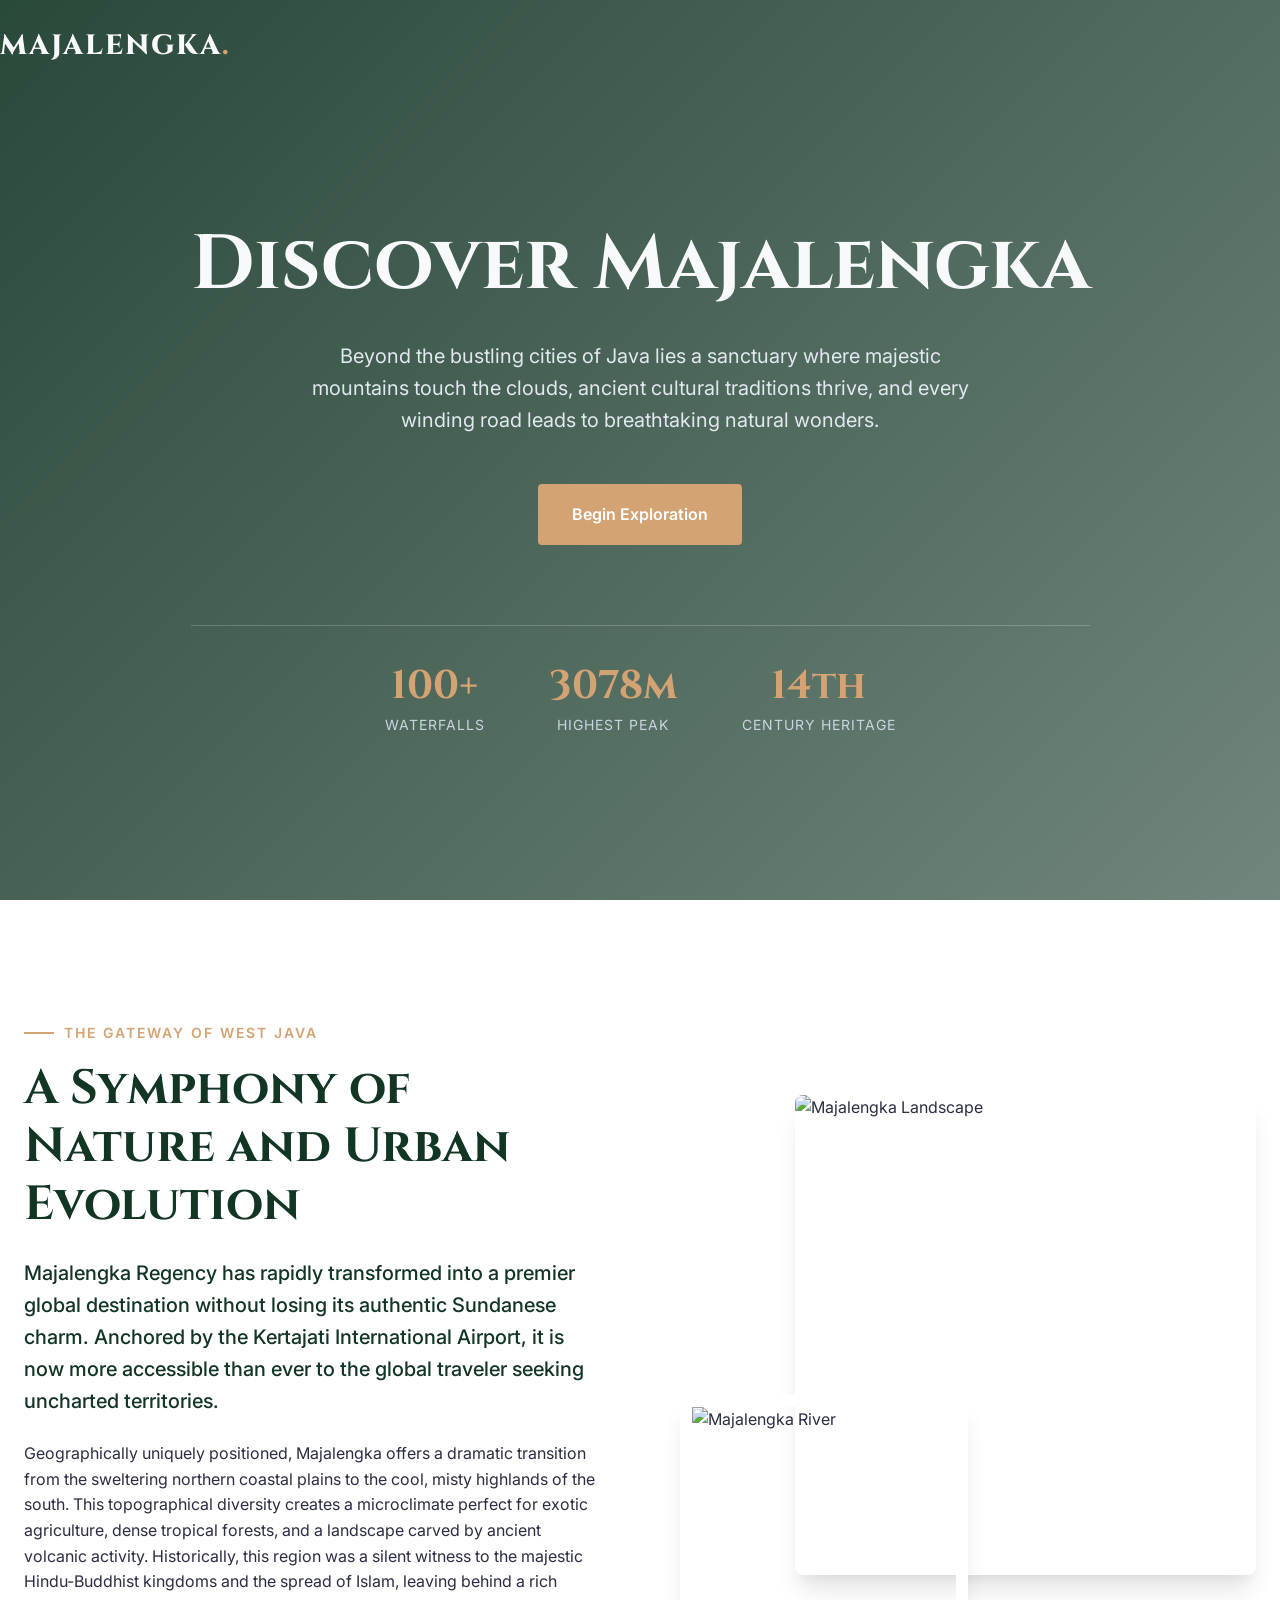
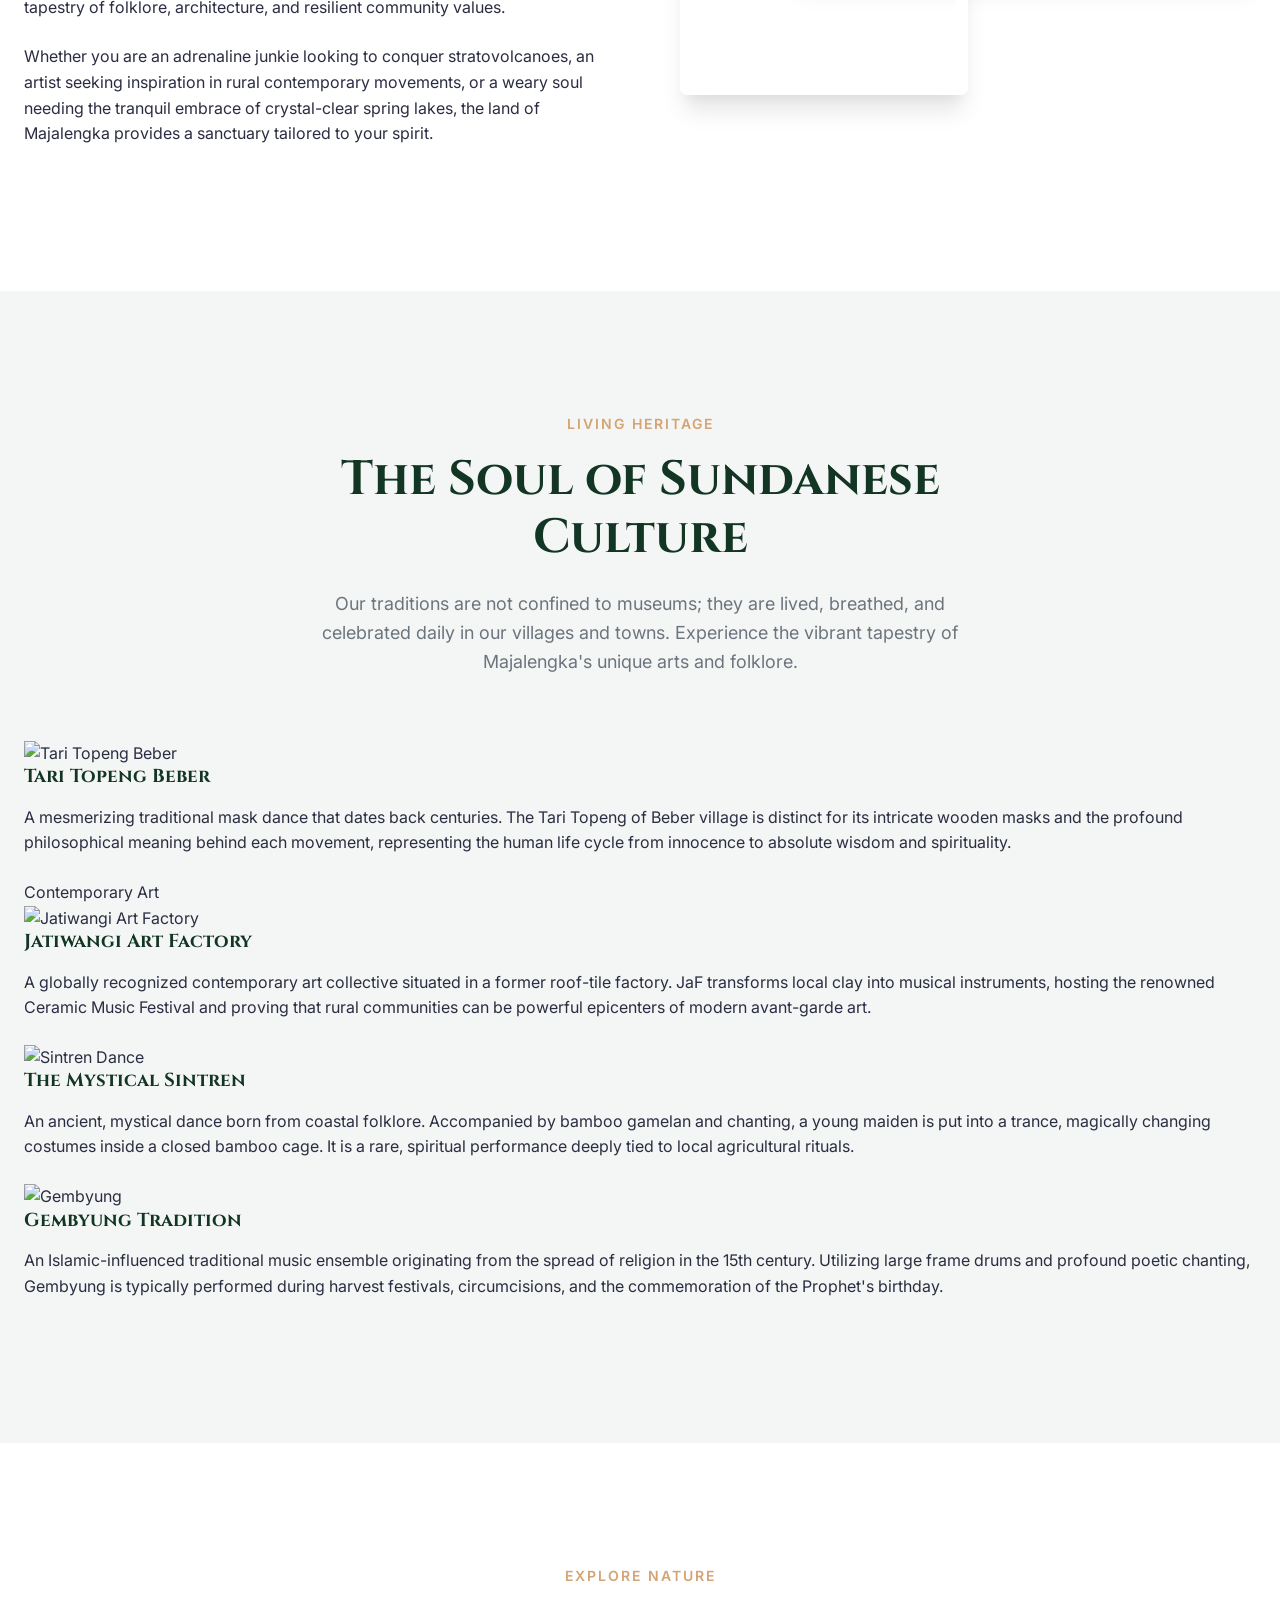
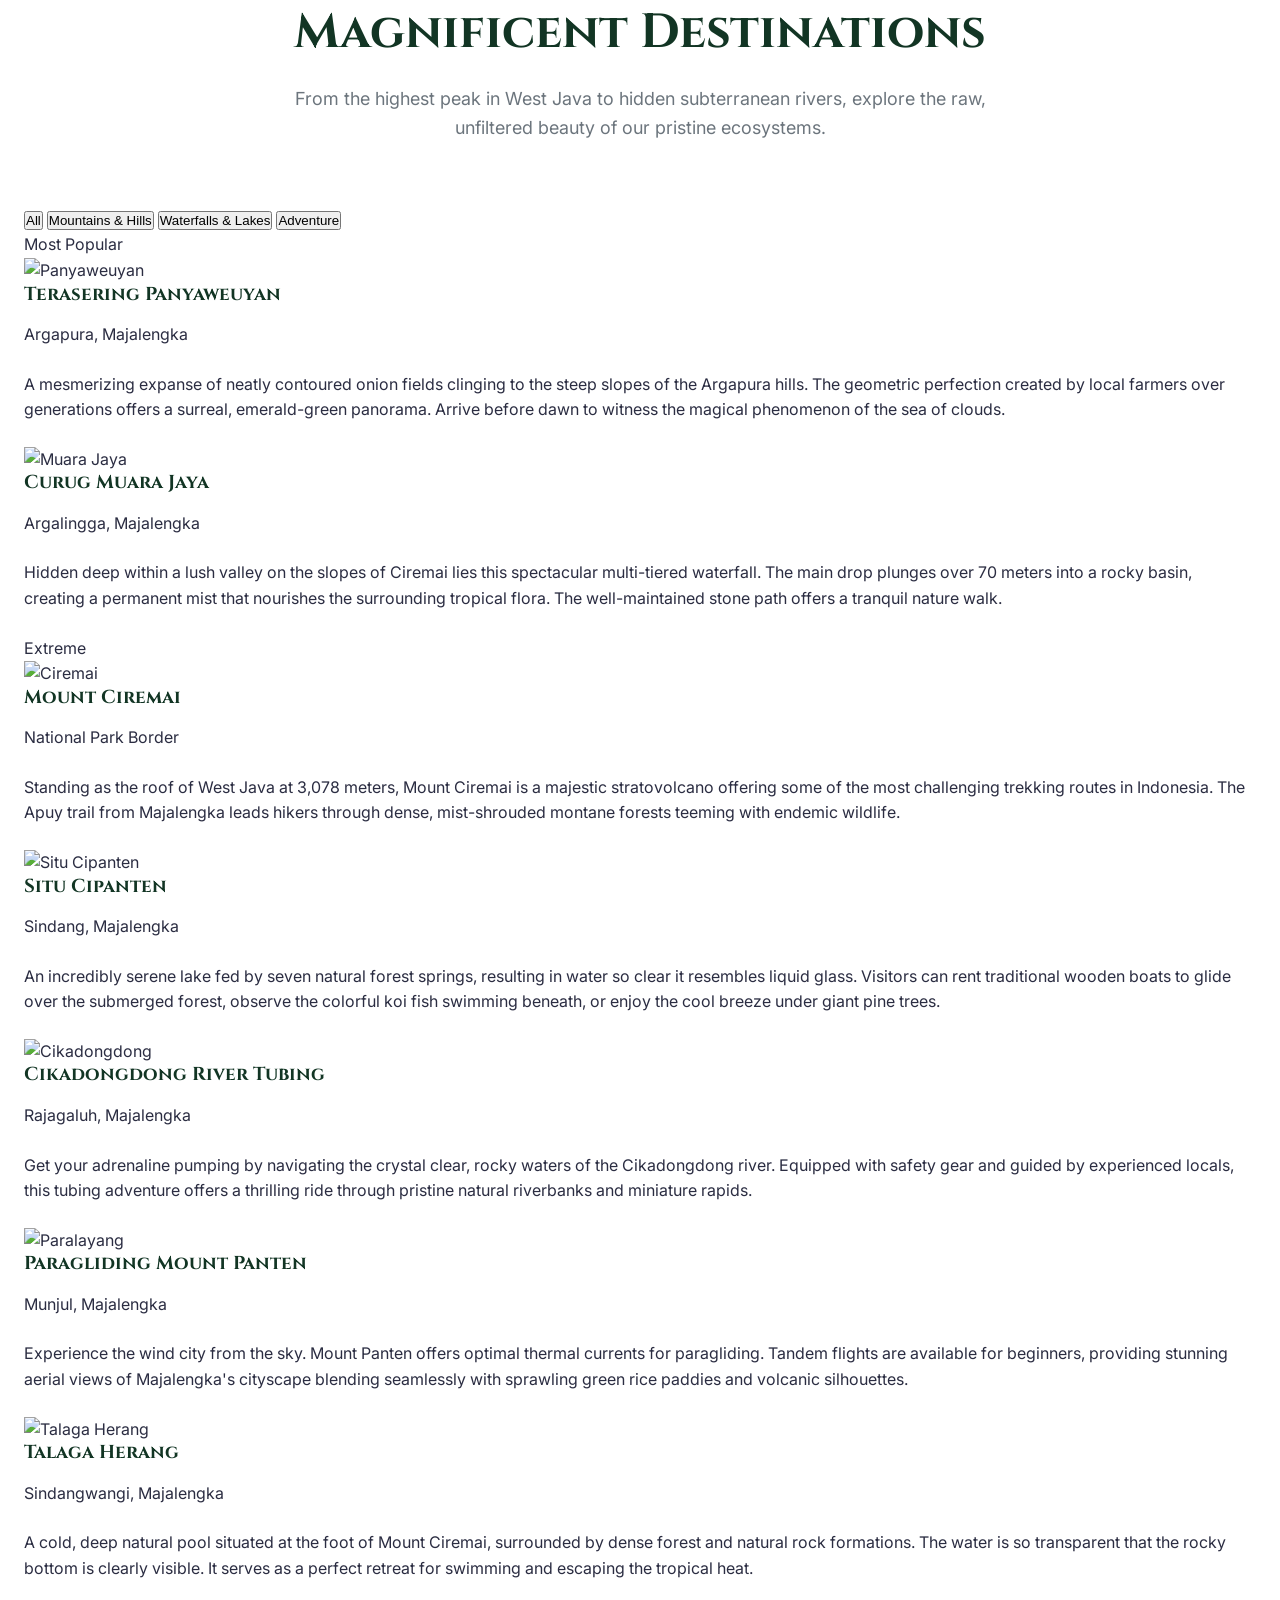
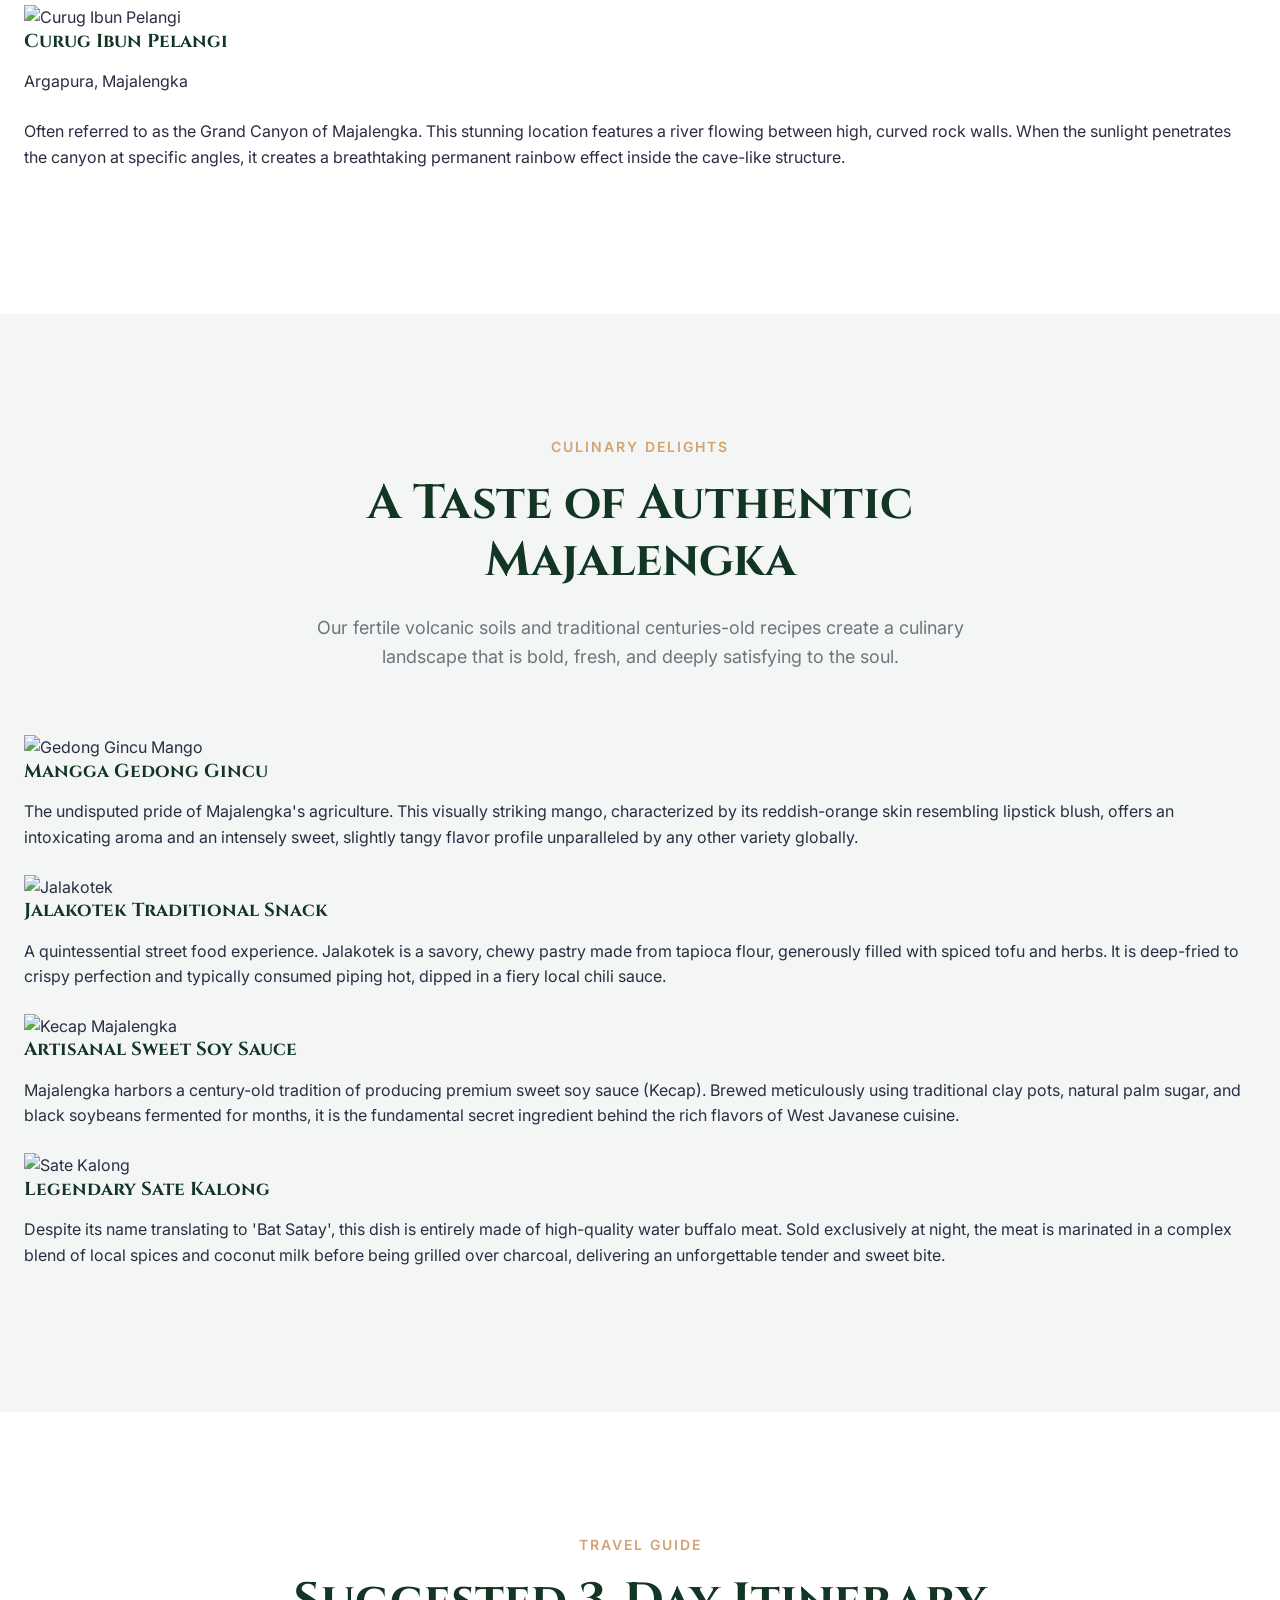
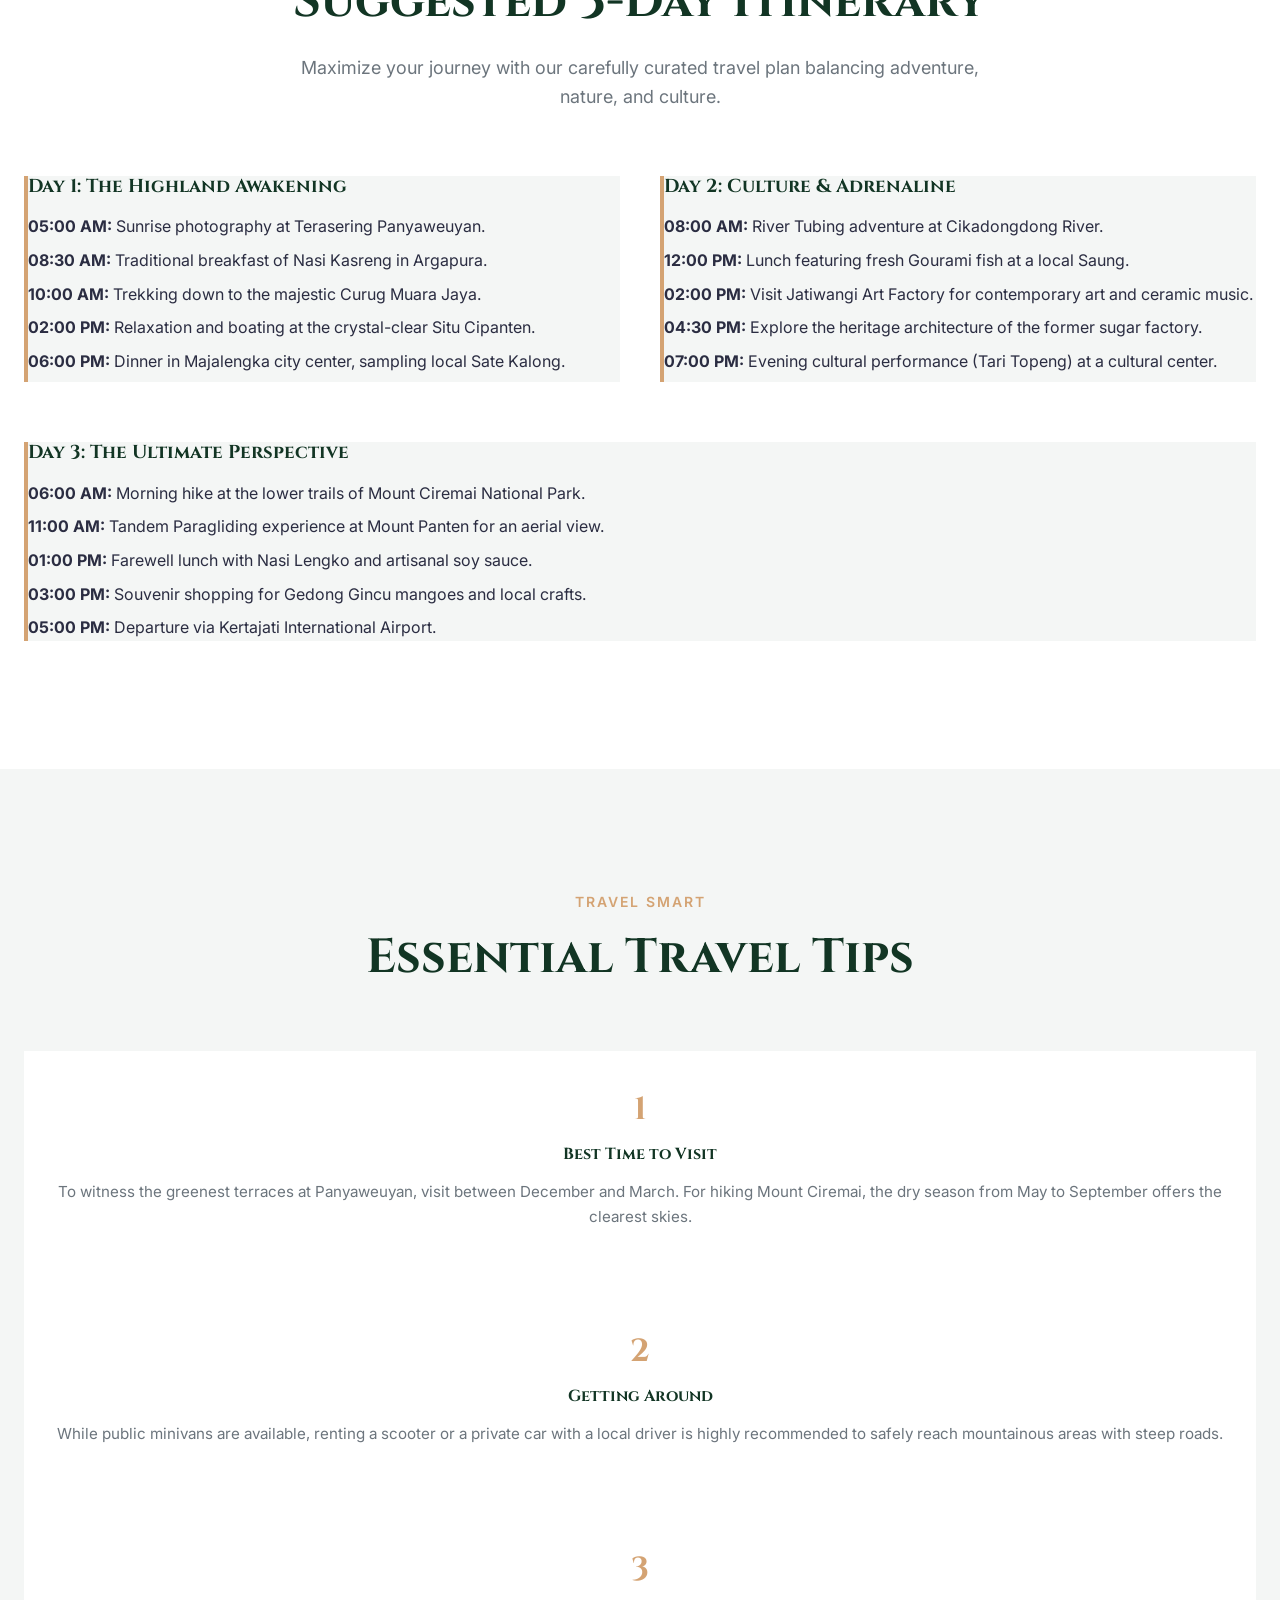
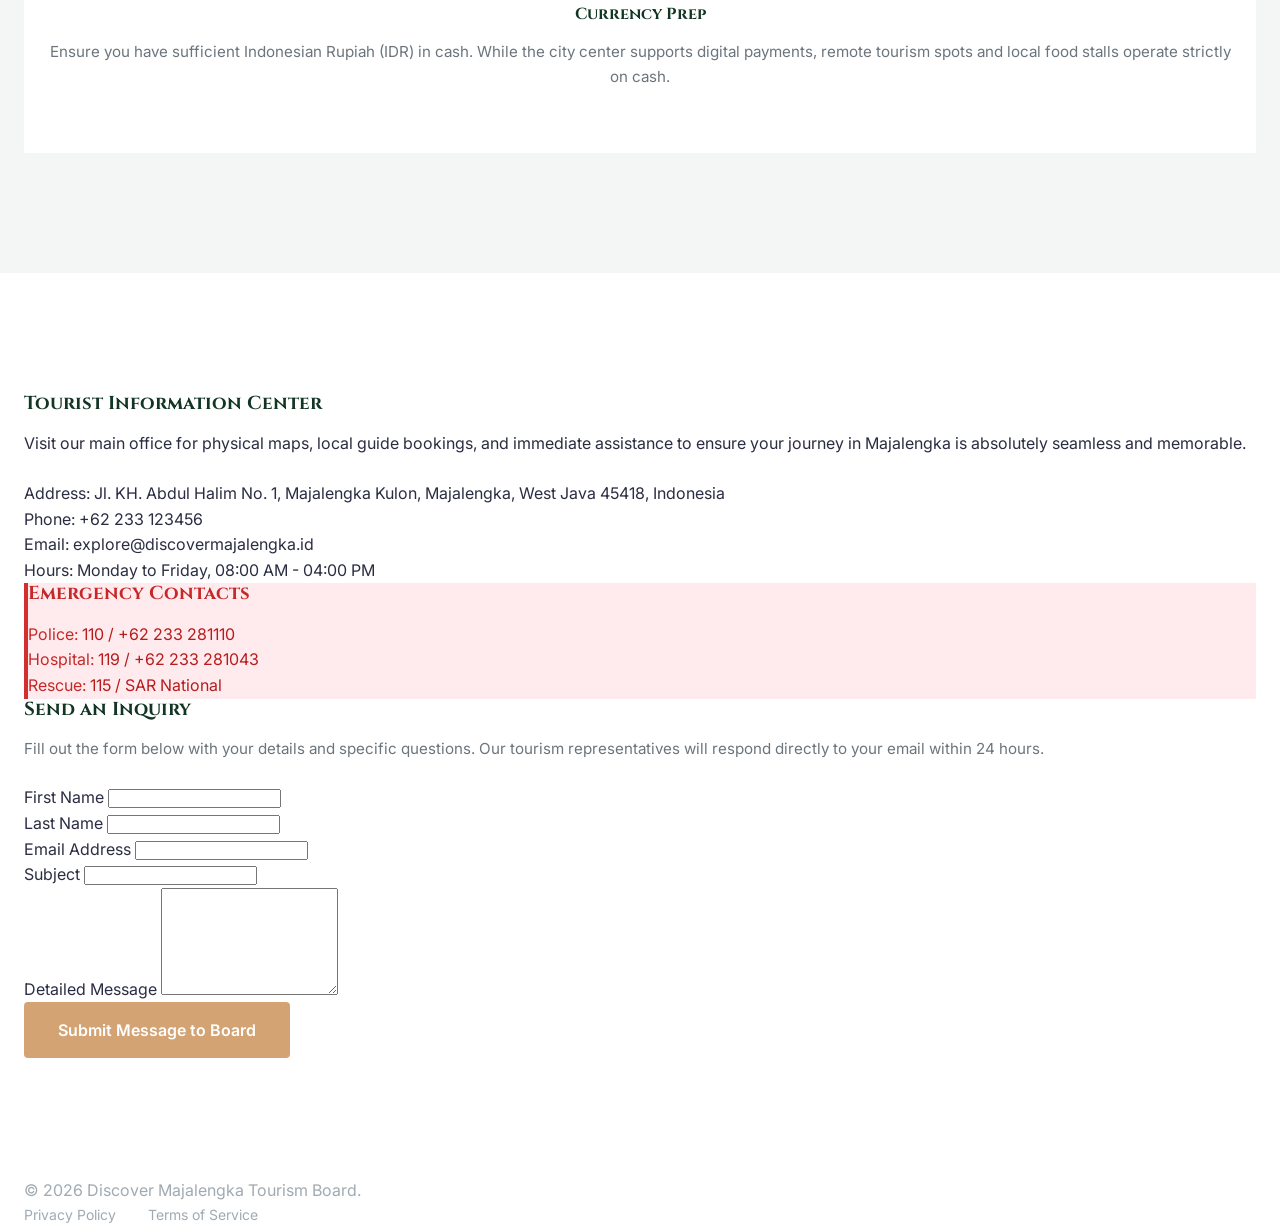
==== index.html @ 17fcf08e "Update index.html" ====
<!DOCTYPE html>
<html lang="en">
<head>
    <meta charset="UTF-8">
    <meta name="viewport" content="width=device-width, initial-scale=1.0">
    <meta name="description" content="Discover Majalengka - The Ultimate Tourism and Cultural Portal. Explore the hidden gems, rich Sundanese heritage, majestic landscapes, and vibrant culinary scene of Majalengka Regency, West Java, Indonesia.">
    <title>Discover Majalengka | Official Tourism Portal</title>
    <link rel="preconnect" href="https://fonts.googleapis.com">
    <link rel="preconnect" href="https://fonts.gstatic.com" crossorigin>
    <link href="https://fonts.googleapis.com/css2?family=Cinzel:wght@600;700;800&family=Inter:wght@300;400;500;600;700&display=swap" rel="stylesheet">
    <link rel="stylesheet" href="style.css">
</head>
<body>
    <nav class="navbar" id="navbar">
        <div class="nav-container">
            <a href="index.html" class="brand-logo">MAJALENGKA<span class="dot">.</span></a>
        </div>
    </nav>
    <header class="hero-section">
        <div class="hero-overlay"></div>
        <div class="hero-content">
            <h1 class="hero-title">Discover Majalengka</h1>
            <p class="hero-description">Beyond the bustling cities of Java lies a sanctuary where majestic mountains touch the clouds, ancient cultural traditions thrive, and every winding road leads to breathtaking natural wonders.</p>
            <div class="hero-actions">
                <a href="#explore" class="btn-primary">Begin Exploration</a>
            </div>
            <div class="hero-stats">
                <div class="stat-item"><span class="stat-number">100+</span><span class="stat-label">Waterfalls</span></div>
                <div class="stat-item"><span class="stat-number">3078m</span><span class="stat-label">Highest Peak</span></div>
                <div class="stat-item"><span class="stat-number">14th</span><span class="stat-label">Century Heritage</span></div>
            </div>
        </div>
    </header>
    <main id="explore">
        <section class="intro-section section-padding">
            <div class="container intro-grid">
                <div class="intro-text">
                    <span class="section-badge">The Gateway of West Java</span>
                    <h2 class="section-title">A Symphony of Nature and Urban Evolution</h2>
                    <p class="lead-text">Majalengka Regency has rapidly transformed into a premier global destination without losing its authentic Sundanese charm. Anchored by the Kertajati International Airport, it is now more accessible than ever to the global traveler seeking uncharted territories.</p>
                    <p>Geographically uniquely positioned, Majalengka offers a dramatic transition from the sweltering northern coastal plains to the cool, misty highlands of the south. This topographical diversity creates a microclimate perfect for exotic agriculture, dense tropical forests, and a landscape carved by ancient volcanic activity. Historically, this region was a silent witness to the majestic Hindu-Buddhist kingdoms and the spread of Islam, leaving behind a rich tapestry of folklore, architecture, and resilient community values.</p>
                    <p>Whether you are an adrenaline junkie looking to conquer stratovolcanoes, an artist seeking inspiration in rural contemporary movements, or a weary soul needing the tranquil embrace of crystal-clear spring lakes, the land of Majalengka provides a sanctuary tailored to your spirit.</p>
                </div>
                <div class="intro-gallery">
                    <img src="https://images.unsplash.com/photo-1596404984534-118c7d0d046e?auto=format&fit=crop&w=600&q=80" alt="Majalengka Landscape" class="img-main">
                    <img src="https://images.unsplash.com/photo-1544434914-f584e0394334?auto=format&fit=crop&w=400&q=80" alt="Majalengka River" class="img-sub">
                </div>
            </div>
        </section>
        <section class="culture-section section-padding bg-light">
            <div class="container">
                <div class="section-header center">
                    <span class="section-badge">Living Heritage</span>
                    <h2 class="section-title">The Soul of Sundanese Culture</h2>
                    <p class="section-desc">Our traditions are not confined to museums; they are lived, breathed, and celebrated daily in our villages and towns. Experience the vibrant tapestry of Majalengka's unique arts and folklore.</p>
                </div>
                <div class="destination-grid full-grid">
                    <article class="dest-card">
                        <div class="dest-img-wrapper">
                            <img src="https://images.unsplash.com/photo-1528222409593-9204bc32e721?auto=format&fit=crop&w=800&q=80" alt="Tari Topeng Beber">
                        </div>
                        <div class="dest-info">
                            <h3>Tari Topeng Beber</h3>
                            <p class="desc">A mesmerizing traditional mask dance that dates back centuries. The Tari Topeng of Beber village is distinct for its intricate wooden masks and the profound philosophical meaning behind each movement, representing the human life cycle from innocence to absolute wisdom and spirituality.</p>
                        </div>
                    </article>
                    <article class="dest-card">
                        <div class="dest-img-wrapper">
                            <span class="badge">Contemporary Art</span>
                            <img src="https://images.unsplash.com/photo-1514525253161-7a46d19cd819?auto=format&fit=crop&w=800&q=80" alt="Jatiwangi Art Factory">
                        </div>
                        <div class="dest-info">
                            <h3>Jatiwangi Art Factory</h3>
                            <p class="desc">A globally recognized contemporary art collective situated in a former roof-tile factory. JaF transforms local clay into musical instruments, hosting the renowned Ceramic Music Festival and proving that rural communities can be powerful epicenters of modern avant-garde art.</p>
                        </div>
                    </article>
                    <article class="dest-card">
                        <div class="dest-img-wrapper">
                            <img src="https://images.unsplash.com/photo-1516450360452-9312f5e86fc7?auto=format&fit=crop&w=800&q=80" alt="Sintren Dance">
                        </div>
                        <div class="dest-info">
                            <h3>The Mystical Sintren</h3>
                            <p class="desc">An ancient, mystical dance born from coastal folklore. Accompanied by bamboo gamelan and chanting, a young maiden is put into a trance, magically changing costumes inside a closed bamboo cage. It is a rare, spiritual performance deeply tied to local agricultural rituals.</p>
                        </div>
                    </article>
                    <article class="dest-card">
                        <div class="dest-img-wrapper">
                            <img src="https://images.unsplash.com/photo-1511671782779-c97d3d27a1d4?auto=format&fit=crop&w=800&q=80" alt="Gembyung">
                        </div>
                        <div class="dest-info">
                            <h3>Gembyung Tradition</h3>
                            <p class="desc">An Islamic-influenced traditional music ensemble originating from the spread of religion in the 15th century. Utilizing large frame drums and profound poetic chanting, Gembyung is typically performed during harvest festivals, circumcisions, and the commemoration of the Prophet's birthday.</p>
                        </div>
                    </article>
                </div>
            </div>
        </section>
        <section class="destinations-section section-padding">
            <div class="container">
                <div class="section-header center">
                    <span class="section-badge">Explore Nature</span>
                    <h2 class="section-title">Magnificent Destinations</h2>
                    <p class="section-desc">From the highest peak in West Java to hidden subterranean rivers, explore the raw, unfiltered beauty of our pristine ecosystems.</p>
                </div>
                <div class="filter-container">
                    <button class="filter-btn active" data-filter="all">All</button>
                    <button class="filter-btn" data-filter="mountain">Mountains & Hills</button>
                    <button class="filter-btn" data-filter="water">Waterfalls & Lakes</button>
                    <button class="filter-btn" data-filter="adventure">Adventure</button>
                </div>
                <div class="destination-grid full-grid" id="destinations-grid">
                    <article class="dest-card mix mountain">
                        <div class="dest-img-wrapper">
                            <span class="badge">Most Popular</span>
                            <img src="https://images.unsplash.com/photo-1596404984534-118c7d0d046e?auto=format&fit=crop&w=800&q=80" alt="Panyaweuyan">
                        </div>
                        <div class="dest-info">
                            <h3>Terasering Panyaweuyan</h3>
                            <p class="location">Argapura, Majalengka</p>
                            <p class="desc">A mesmerizing expanse of neatly contoured onion fields clinging to the steep slopes of the Argapura hills. The geometric perfection created by local farmers over generations offers a surreal, emerald-green panorama. Arrive before dawn to witness the magical phenomenon of the sea of clouds.</p>
                        </div>
                    </article>
                    <article class="dest-card mix water">
                        <div class="dest-img-wrapper">
                            <img src="https://images.unsplash.com/photo-1432405972618-c60b0225b8f9?auto=format&fit=crop&w=800&q=80" alt="Muara Jaya">
                        </div>
                        <div class="dest-info">
                            <h3>Curug Muara Jaya</h3>
                            <p class="location">Argalingga, Majalengka</p>
                            <p class="desc">Hidden deep within a lush valley on the slopes of Ciremai lies this spectacular multi-tiered waterfall. The main drop plunges over 70 meters into a rocky basin, creating a permanent mist that nourishes the surrounding tropical flora. The well-maintained stone path offers a tranquil nature walk.</p>
                        </div>
                    </article>
                    <article class="dest-card mix mountain adventure">
                        <div class="dest-img-wrapper">
                            <span class="badge">Extreme</span>
                            <img src="https://images.unsplash.com/photo-1506905925209-4ce4327249a1?auto=format&fit=crop&w=800&q=80" alt="Ciremai">
                        </div>
                        <div class="dest-info">
                            <h3>Mount Ciremai</h3>
                            <p class="location">National Park Border</p>
                            <p class="desc">Standing as the roof of West Java at 3,078 meters, Mount Ciremai is a majestic stratovolcano offering some of the most challenging trekking routes in Indonesia. The Apuy trail from Majalengka leads hikers through dense, mist-shrouded montane forests teeming with endemic wildlife.</p>
                        </div>
                    </article>
                    <article class="dest-card mix water">
                        <div class="dest-img-wrapper">
                            <img src="https://images.unsplash.com/photo-1518548419970-58e3b4079ab2?auto=format&fit=crop&w=800&q=80" alt="Situ Cipanten">
                        </div>
                        <div class="dest-info">
                            <h3>Situ Cipanten</h3>
                            <p class="location">Sindang, Majalengka</p>
                            <p class="desc">An incredibly serene lake fed by seven natural forest springs, resulting in water so clear it resembles liquid glass. Visitors can rent traditional wooden boats to glide over the submerged forest, observe the colorful koi fish swimming beneath, or enjoy the cool breeze under giant pine trees.</p>
                        </div>
                    </article>
                    <article class="dest-card mix adventure water">
                        <div class="dest-img-wrapper">
                            <img src="https://images.unsplash.com/photo-1544434914-f584e0394334?auto=format&fit=crop&w=800&q=80" alt="Cikadongdong">
                        </div>
                        <div class="dest-info">
                            <h3>Cikadongdong River Tubing</h3>
                            <p class="location">Rajagaluh, Majalengka</p>
                            <p class="desc">Get your adrenaline pumping by navigating the crystal clear, rocky waters of the Cikadongdong river. Equipped with safety gear and guided by experienced locals, this tubing adventure offers a thrilling ride through pristine natural riverbanks and miniature rapids.</p>
                        </div>
                    </article>
                    <article class="dest-card mix mountain adventure">
                        <div class="dest-img-wrapper">
                            <img src="https://images.unsplash.com/photo-1522093537031-3ee8eb5a109a?auto=format&fit=crop&w=800&q=80" alt="Paralayang">
                        </div>
                        <div class="dest-info">
                            <h3>Paragliding Mount Panten</h3>
                            <p class="location">Munjul, Majalengka</p>
                            <p class="desc">Experience the wind city from the sky. Mount Panten offers optimal thermal currents for paragliding. Tandem flights are available for beginners, providing stunning aerial views of Majalengka's cityscape blending seamlessly with sprawling green rice paddies and volcanic silhouettes.</p>
                        </div>
                    </article>
                    <article class="dest-card mix water">
                        <div class="dest-img-wrapper">
                            <img src="https://images.unsplash.com/photo-1432405972618-c60b0225b8f9?auto=format&fit=crop&w=800&q=80" alt="Talaga Herang">
                        </div>
                        <div class="dest-info">
                            <h3>Talaga Herang</h3>
                            <p class="location">Sindangwangi, Majalengka</p>
                            <p class="desc">A cold, deep natural pool situated at the foot of Mount Ciremai, surrounded by dense forest and natural rock formations. The water is so transparent that the rocky bottom is clearly visible. It serves as a perfect retreat for swimming and escaping the tropical heat.</p>
                        </div>
                    </article>
                    <article class="dest-card mix water adventure">
                        <div class="dest-img-wrapper">
                            <img src="https://images.unsplash.com/photo-1518548419970-58e3b4079ab2?auto=format&fit=crop&w=800&q=80" alt="Curug Ibun Pelangi">
                        </div>
                        <div class="dest-info">
                            <h3>Curug Ibun Pelangi</h3>
                            <p class="location">Argapura, Majalengka</p>
                            <p class="desc">Often referred to as the Grand Canyon of Majalengka. This stunning location features a river flowing between high, curved rock walls. When the sunlight penetrates the canyon at specific angles, it creates a breathtaking permanent rainbow effect inside the cave-like structure.</p>
                        </div>
                    </article>
                </div>
            </div>
        </section>
        <section class="gastronomy-section section-padding bg-light">
            <div class="container">
                <div class="section-header center">
                    <span class="section-badge">Culinary Delights</span>
                    <h2 class="section-title">A Taste of Authentic Majalengka</h2>
                    <p class="section-desc">Our fertile volcanic soils and traditional centuries-old recipes create a culinary landscape that is bold, fresh, and deeply satisfying to the soul.</p>
                </div>
                <div class="destination-grid full-grid">
                    <article class="dest-card">
                        <div class="dest-img-wrapper">
                            <img src="https://images.unsplash.com/photo-1582515073490-39981397c445?auto=format&fit=crop&w=800&q=80" alt="Gedong Gincu Mango">
                        </div>
                        <div class="dest-info">
                            <h3>Mangga Gedong Gincu</h3>
                            <p class="desc">The undisputed pride of Majalengka's agriculture. This visually striking mango, characterized by its reddish-orange skin resembling lipstick blush, offers an intoxicating aroma and an intensely sweet, slightly tangy flavor profile unparalleled by any other variety globally.</p>
                        </div>
                    </article>
                    <article class="dest-card">
                        <div class="dest-img-wrapper">
                            <img src="https://images.unsplash.com/photo-1551218808-94e220e084d2?auto=format&fit=crop&w=800&q=80" alt="Jalakotek">
                        </div>
                        <div class="dest-info">
                            <h3>Jalakotek Traditional Snack</h3>
                            <p class="desc">A quintessential street food experience. Jalakotek is a savory, chewy pastry made from tapioca flour, generously filled with spiced tofu and herbs. It is deep-fried to crispy perfection and typically consumed piping hot, dipped in a fiery local chili sauce.</p>
                        </div>
                    </article>
                    <article class="dest-card">
                        <div class="dest-img-wrapper">
                            <img src="https://images.unsplash.com/photo-1621996346565-e3dbc646d9a9?auto=format&fit=crop&w=800&q=80" alt="Kecap Majalengka">
                        </div>
                        <div class="dest-info">
                            <h3>Artisanal Sweet Soy Sauce</h3>
                            <p class="desc">Majalengka harbors a century-old tradition of producing premium sweet soy sauce (Kecap). Brewed meticulously using traditional clay pots, natural palm sugar, and black soybeans fermented for months, it is the fundamental secret ingredient behind the rich flavors of West Javanese cuisine.</p>
                        </div>
                    </article>
                    <article class="dest-card">
                        <div class="dest-img-wrapper">
                            <img src="https://images.unsplash.com/photo-1555939594-58d7cb561ad1?auto=format&fit=crop&w=800&q=80" alt="Sate Kalong">
                        </div>
                        <div class="dest-info">
                            <h3>Legendary Sate Kalong</h3>
                            <p class="desc">Despite its name translating to 'Bat Satay', this dish is entirely made of high-quality water buffalo meat. Sold exclusively at night, the meat is marinated in a complex blend of local spices and coconut milk before being grilled over charcoal, delivering an unforgettable tender and sweet bite.</p>
                        </div>
                    </article>
                </div>
            </div>
        </section>
        <section class="itinerary-section section-padding">
            <div class="container">
                <div class="section-header center">
                    <span class="section-badge">Travel Guide</span>
                    <h2 class="section-title">Suggested 3-Day Itinerary</h2>
                    <p class="section-desc">Maximize your journey with our carefully curated travel plan balancing adventure, nature, and culture.</p>
                </div>
                <div class="intro-grid" style="gap: 40px; margin-bottom: 60px;">
                    <div class="info-block" style="background-color: var(--bg-light); border-left: 4px solid var(--accent-color);">
                        <h3 style="margin-bottom: 16px;">Day 1: The Highland Awakening</h3>
                        <p style="margin-bottom: 8px;"><strong>05:00 AM:</strong> Sunrise photography at Terasering Panyaweuyan.</p>
                        <p style="margin-bottom: 8px;"><strong>08:30 AM:</strong> Traditional breakfast of Nasi Kasreng in Argapura.</p>
                        <p style="margin-bottom: 8px;"><strong>10:00 AM:</strong> Trekking down to the majestic Curug Muara Jaya.</p>
                        <p style="margin-bottom: 8px;"><strong>02:00 PM:</strong> Relaxation and boating at the crystal-clear Situ Cipanten.</p>
                        <p style="margin-bottom: 8px;"><strong>06:00 PM:</strong> Dinner in Majalengka city center, sampling local Sate Kalong.</p>
                    </div>
                    <div class="info-block" style="background-color: var(--bg-light); border-left: 4px solid var(--accent-color);">
                        <h3 style="margin-bottom: 16px;">Day 2: Culture & Adrenaline</h3>
                        <p style="margin-bottom: 8px;"><strong>08:00 AM:</strong> River Tubing adventure at Cikadongdong River.</p>
                        <p style="margin-bottom: 8px;"><strong>12:00 PM:</strong> Lunch featuring fresh Gourami fish at a local Saung.</p>
                        <p style="margin-bottom: 8px;"><strong>02:00 PM:</strong> Visit Jatiwangi Art Factory for contemporary art and ceramic music.</p>
                        <p style="margin-bottom: 8px;"><strong>04:30 PM:</strong> Explore the heritage architecture of the former sugar factory.</p>
                        <p style="margin-bottom: 8px;"><strong>07:00 PM:</strong> Evening cultural performance (Tari Topeng) at a cultural center.</p>
                    </div>
                </div>
                <div class="info-block" style="background-color: var(--bg-light); border-left: 4px solid var(--accent-color); max-width: 100%;">
                    <h3 style="margin-bottom: 16px;">Day 3: The Ultimate Perspective</h3>
                    <p style="margin-bottom: 8px;"><strong>06:00 AM:</strong> Morning hike at the lower trails of Mount Ciremai National Park.</p>
                    <p style="margin-bottom: 8px;"><strong>11:00 AM:</strong> Tandem Paragliding experience at Mount Panten for an aerial view.</p>
                    <p style="margin-bottom: 8px;"><strong>01:00 PM:</strong> Farewell lunch with Nasi Lengko and artisanal soy sauce.</p>
                    <p style="margin-bottom: 8px;"><strong>03:00 PM:</strong> Souvenir shopping for Gedong Gincu mangoes and local crafts.</p>
                    <p style="margin-bottom: 8px;"><strong>05:00 PM:</strong> Departure via Kertajati International Airport.</p>
                </div>
            </div>
        </section>
        <section class="tips-section section-padding bg-light">
            <div class="container">
                <div class="section-header center">
                    <span class="section-badge">Travel Smart</span>
                    <h2 class="section-title">Essential Travel Tips</h2>
                </div>
                <div class="destination-grid full-grid" style="grid-template-columns: repeat(auto-fit, minmax(250px, 1fr));">
                    <div class="info-block" style="background-color: var(--bg-main); text-align: center; padding: 40px 24px;">
                        <h3 style="color: var(--accent-color); font-size: 2rem; margin-bottom: 16px;">1</h3>
                        <h4 style="margin-bottom: 16px;">Best Time to Visit</h4>
                        <p style="color: var(--text-muted); font-size: 0.95rem;">To witness the greenest terraces at Panyaweuyan, visit between December and March. For hiking Mount Ciremai, the dry season from May to September offers the clearest skies.</p>
                    </div>
                    <div class="info-block" style="background-color: var(--bg-main); text-align: center; padding: 40px 24px;">
                        <h3 style="color: var(--accent-color); font-size: 2rem; margin-bottom: 16px;">2</h3>
                        <h4 style="margin-bottom: 16px;">Getting Around</h4>
                        <p style="color: var(--text-muted); font-size: 0.95rem;">While public minivans are available, renting a scooter or a private car with a local driver is highly recommended to safely reach mountainous areas with steep roads.</p>
                    </div>
                    <div class="info-block" style="background-color: var(--bg-main); text-align: center; padding: 40px 24px;">
                        <h3 style="color: var(--accent-color); font-size: 2rem; margin-bottom: 16px;">3</h3>
                        <h4 style="margin-bottom: 16px;">Currency Prep</h4>
                        <p style="color: var(--text-muted); font-size: 0.95rem;">Ensure you have sufficient Indonesian Rupiah (IDR) in cash. While the city center supports digital payments, remote tourism spots and local food stalls operate strictly on cash.</p>
                    </div>
                </div>
            </div>
        </section>
        <section class="contact-section section-padding">
            <div class="container contact-layout">
                <div class="contact-info-panel">
                    <div class="info-block">
                        <h3>Tourist Information Center</h3>
                        <p>Visit our main office for physical maps, local guide bookings, and immediate assistance to ensure your journey in Majalengka is absolutely seamless and memorable.</p>
                        <div class="contact-detail-row">
                            <span class="detail-label">Address:</span>
                            <span class="detail-value">Jl. KH. Abdul Halim No. 1, Majalengka Kulon, Majalengka, West Java 45418, Indonesia</span>
                        </div>
                        <div class="contact-detail-row">
                            <span class="detail-label">Phone:</span>
                            <span class="detail-value">+62 233 123456</span>
                        </div>
                        <div class="contact-detail-row">
                            <span class="detail-label">Email:</span>
                            <span class="detail-value">explore@discovermajalengka.id</span>
                        </div>
                        <div class="contact-detail-row">
                            <span class="detail-label">Hours:</span>
                            <span class="detail-value">Monday to Friday, 08:00 AM - 04:00 PM</span>
                        </div>
                    </div>
                    <div class="info-block" style="background-color: #ffebee; border-left: 4px solid #d32f2f;">
                        <h3 style="color: #c62828;">Emergency Contacts</h3>
                        <div class="contact-detail-row" style="border-bottom-color: #ffcdd2;">
                            <span class="detail-label" style="color: #c62828;">Police:</span>
                            <span class="detail-value" style="color: #b71c1c;">110 / +62 233 281110</span>
                        </div>
                        <div class="contact-detail-row" style="border-bottom-color: #ffcdd2;">
                            <span class="detail-label" style="color: #c62828;">Hospital:</span>
                            <span class="detail-value" style="color: #b71c1c;">119 / +62 233 281043</span>
                        </div>
                        <div class="contact-detail-row" style="border: none; margin-bottom: 0; padding-bottom: 0;">
                            <span class="detail-label" style="color: #c62828;">Rescue:</span>
                            <span class="detail-value" style="color: #b71c1c;">115 / SAR National</span>
                        </div>
                    </div>
                </div>
                <div class="contact-form-panel">
                    <form id="mainContactForm" class="inquiry-form" action="#" method="POST">
                        <h3>Send an Inquiry</h3>
                        <p style="color: var(--text-muted); margin-bottom: 24px; font-size: 0.95rem;">Fill out the form below with your details and specific questions. Our tourism representatives will respond directly to your email within 24 hours.</p>
                        <div class="form-grid">
                            <div class="input-group">
                                <label for="firstName">First Name</label>
                                <input type="text" id="firstName" name="firstName" required>
                            </div>
                            <div class="input-group">
                                <label for="lastName">Last Name</label>
                                <input type="text" id="lastName" name="lastName" required>
                            </div>
                        </div>
                        <div class="input-group">
                            <label for="emailAddress">Email Address</label>
                            <input type="email" id="emailAddress" name="emailAddress" required>
                        </div>
                        <div class="input-group">
                            <label for="messageSubject">Subject</label>
                            <input type="text" id="messageSubject" name="messageSubject" required>
                        </div>
                        <div class="input-group">
                            <label for="messageBody">Detailed Message</label>
                            <textarea id="messageBody" name="messageBody" rows="7" required></textarea>
                        </div>
                        <button type="submit" class="btn-primary w-100">Submit Message to Board</button>
                        <div id="formStatus" class="form-status"></div>
                    </form>
                </div>
            </div>
        </section>
    </main>
    <footer class="site-footer-simple">
        <div class="container footer-simple-flex">
            <p class="copyright">&copy; 2026 Discover Majalengka Tourism Board.</p>
            <div class="legal-links">
                <a href="privacy-policy.html">Privacy Policy</a>
                <a href="terms-of-service.html">Terms of Service</a>
            </div>
        </div>
    </footer>
    <script src="script.js"></script>
   </body>
</html>
---- style.css ----
:root {
    --primary-color: #123524;
    --primary-light: #1b4d35;
    --primary-dark: #0a1f15;
    --accent-color: #d4a373;
    --accent-hover: #bc8a59;
    --text-main: #2b2d42;
    --text-light: #f8f9fa;
    --text-muted: #6c757d;
    --bg-main: #ffffff;
    --bg-light: #f4f6f5;
    --bg-dark: #121413;
    --border-color: #e9ecef;
    --border-dark: #2a2d2b;
    --font-heading: 'Cinzel', serif;
    --font-body: 'Inter', sans-serif;
    --transition-fast: 0.2s ease-in-out;
    --transition-normal: 0.3s cubic-bezier(0.4, 0, 0.2, 1);
    --transition-slow: 0.5s cubic-bezier(0.4, 0, 0.2, 1);
    --shadow-sm: 0 4px 6px -1px rgba(0, 0, 0, 0.05), 0 2px 4px -1px rgba(0, 0, 0, 0.03);
    --shadow-md: 0 10px 15px -3px rgba(0, 0, 0, 0.1), 0 4px 6px -2px rgba(0, 0, 0, 0.05);
    --shadow-lg: 0 20px 25px -5px rgba(0, 0, 0, 0.1), 0 10px 10px -5px rgba(0, 0, 0, 0.04);
    --radius-sm: 4px;
    --radius-md: 8px;
    --radius-lg: 16px;
    --radius-full: 9999px;
    --z-nav: 1000;
    --z-modal: 2000;
}
*, *::before, *::after {
    box-sizing: border-box;
    margin: 0;
    padding: 0;
}
html {
    font-size: 16px;
    scroll-behavior: smooth;
    text-rendering: optimizeLegibility;
    -webkit-font-smoothing: antialiased;
    -moz-osx-font-smoothing: grayscale;
}
body {
    font-family: var(--font-body);
    color: var(--text-main);
    background-color: var(--bg-main);
    line-height: 1.6;
    overflow-x: hidden;
    display: flex;
    flex-direction: column;
    min-height: 100vh;
}
h1, h2, h3, h4, h5, h6 {
    font-family: var(--font-heading);
    color: var(--primary-color);
    line-height: 1.2;
    margin-bottom: 1rem;
    font-weight: 700;
}
p {
    margin-bottom: 1.5rem;
}
a {
    text-decoration: none;
    color: inherit;
    transition: var(--transition-normal);
}
ul {
    list-style: none;
}
img {
    max-width: 100%;
    height: auto;
    display: block;
    object-fit: cover;
}
.container {
    width: 100%;
    max-width: 1280px;
    margin: 0 auto;
    padding: 0 24px;
}
.section-padding {
    padding: 120px 0;
}
.bg-light {
    background-color: var(--bg-light);
}
.bg-dark {
    background-color: var(--bg-dark);
    color: var(--text-light);
}
.bg-dark h2, .bg-dark h3, .bg-dark h4 {
    color: var(--text-light);
}
.bg-dark .section-desc, .bg-dark p {
    color: #a0aab2;
}
.section-header {
    margin-bottom: 64px;
    max-width: 700px;
}
.section-header.center {
    text-align: center;
    margin-left: auto;
    margin-right: auto;
}
.section-badge {
    display: inline-block;
    font-size: 0.875rem;
    font-weight: 600;
    text-transform: uppercase;
    letter-spacing: 2px;
    color: var(--accent-color);
    margin-bottom: 16px;
    position: relative;
    padding-left: 40px;
}
.section-badge::before {
    content: '';
    position: absolute;
    left: 0;
    top: 50%;
    transform: translateY(-50%);
    width: 30px;
    height: 2px;
    background-color: var(--accent-color);
}
.section-header.center .section-badge {
    padding-left: 0;
}
.section-header.center .section-badge::before {
    display: none;
}
.section-title {
    font-size: 3rem;
    margin-bottom: 24px;
}
.section-desc {
    font-size: 1.125rem;
    color: var(--text-muted);
}
.btn-primary, .btn-secondary, .btn-primary-nav {
    display: inline-flex;
    align-items: center;
    justify-content: center;
    padding: 16px 32px;
    border-radius: var(--radius-sm);
    font-family: var(--font-body);
    font-weight: 600;
    font-size: 1rem;
    cursor: pointer;
    border: 2px solid transparent;
    transition: var(--transition-normal);
}
.btn-primary {
    background-color: var(--accent-color);
    color: var(--bg-main);
}
.btn-primary:hover, .btn-primary:focus {
    background-color: var(--accent-hover);
    transform: translateY(-3px);
    box-shadow: var(--shadow-md);
    outline: none;
}
.btn-secondary {
    background-color: transparent;
    color: var(--text-light);
    border-color: var(--text-light);
}
.btn-secondary:hover, .btn-secondary:focus {
    background-color: var(--text-light);
    color: var(--primary-color);
    transform: translateY(-3px);
}
.btn-primary-nav {
    background-color: var(--accent-color);
    color: var(--bg-main) !important;
    padding: 10px 24px;
}
.btn-primary-nav:hover {
    background-color: var(--accent-hover);
}
.btn-text {
    font-weight: 600;
    color: var(--accent-color);
    font-size: 1rem;
    display: inline-flex;
    align-items: center;
    gap: 8px;
    text-transform: uppercase;
    letter-spacing: 1px;
}
.btn-text:hover {
    color: var(--primary-color);
    gap: 12px;
}
.navbar {
    position: fixed;
    top: 0;
    left: 0;
    width: 100%;
    background-color: transparent;
    z-index: var(--z-nav);
    transition: var(--transition-normal);
    padding: 24px 0;
}
.navbar.scrolled {
    background-color: var(--bg-main);
    padding: 16px 0;
    box-shadow: var(--shadow-md);
}
.navbar.scrolled .brand-logo, .navbar.scrolled .nav-menu li a {
    color: var(--text-main);
}
.navbar.scrolled .nav-menu li a:hover, .navbar.scrolled .nav-menu li a.active {
    color: var(--accent-color);
}
.navbar.scrolled .hamburger .bar {
    background-color: var(--text-main);
}
.nav-container {
    display: flex;
    justify-content: space-between;
    align-items: center;
}
.brand-logo {
    font-family: var(--font-heading);
    font-size: 1.75rem;
    font-weight: 800;
    color: var(--text-light);
    letter-spacing: 2px;
    z-index: calc(var(--z-nav) + 1);
}
.brand-logo .dot {
    color: var(--accent-color);
}
.brand-logo.light {
    color: var(--text-light);
}
.nav-menu {
    display: flex;
    align-items: center;
    gap: 40px;
}
.nav-menu li a {
    font-family: var(--font-body);
    font-weight: 500;
    color: var(--text-light);
    font-size: 0.95rem;
    position: relative;
}
.nav-menu li a::after {
    content: '';
    position: absolute;
    bottom: -4px;
    left: 0;
    width: 0;
    height: 2px;
    background-color: var(--accent-color);
    transition: var(--transition-normal);
}
.nav-menu li a:not(.btn-primary-nav):hover::after, .nav-menu li a.active::after {
    width: 100%;
}
.nav-menu li a.btn-primary-nav::after {
    display: none;
}
.hamburger {
    display: none;
    cursor: pointer;
    z-index: calc(var(--z-nav) + 1);
}
.bar {
    display: block;
    width: 30px;
    height: 2px;
    margin: 6px auto;
    background-color: var(--text-light);
    transition: var(--transition-normal);
}
.hero-section {
    position: relative;
    min-height: 100vh;
    display: flex;
    align-items: center;
    padding: 120px 24px 60px;
    background-image: url('https://images.unsplash.com/photo-1544434914-f584e0394334?auto=format&fit=crop&w=1920&q=80');
    background-size: cover;
    background-position: center;
    background-attachment: fixed;
}
.hero-overlay {
    position: absolute;
    inset: 0;
    background: linear-gradient(135deg, rgba(18, 53, 36, 0.9) 0%, rgba(18, 53, 36, 0.6) 100%);
}
.hero-content {
    position: relative;
    z-index: 1;
    max-width: 900px;
    margin: 0 auto;
    text-align: center;
    color: var(--text-light);
}
.hero-content .subtitle {
    display: block;
    font-family: var(--font-body);
    font-size: 1.125rem;
    font-weight: 600;
    letter-spacing: 4px;
    text-transform: uppercase;
    color: var(--accent-color);
    margin-bottom: 24px;
    animation: fadeInDown 1s ease forwards;
}
.hero-title {
    font-size: clamp(3rem, 6vw, 5.5rem);
    color: var(--text-light);
    margin-bottom: 32px;
    line-height: 1.1;
    animation: fadeInUp 1s ease 0.2s forwards;
    opacity: 0;
}
.hero-description {
    font-size: 1.25rem;
    margin-bottom: 48px;
    opacity: 0;
    max-width: 700px;
    margin-left: auto;
    margin-right: auto;
    color: #e2e8f0;
    animation: fadeInUp 1s ease 0.4s forwards;
}
.hero-actions {
    display: flex;
    gap: 20px;
    justify-content: center;
    margin-bottom: 80px;
    opacity: 0;
    animation: fadeInUp 1s ease 0.6s forwards;
}
.hero-stats {
    display: flex;
    justify-content: center;
    gap: 64px;
    border-top: 1px solid rgba(255, 255, 255, 0.2);
    padding-top: 40px;
    opacity: 0;
    animation: fadeIn 1s ease 0.8s forwards;
}
.stat-item {
    display: flex;
    flex-direction: column;
    align-items: center;
}
.stat-number {
    font-family: var(--font-heading);
    font-size: 2.5rem;
    font-weight: 700;
    color: var(--accent-color);
    line-height: 1;
    margin-bottom: 8px;
}
.stat-label {
    font-size: 0.875rem;
    text-transform: uppercase;
    letter-spacing: 1px;
    color: #cbd5e1;
}
.intro-grid {
    display: grid;
    grid-template-columns: 1fr 1fr;
    gap: 80px;
    align-items: center;
}
.lead-text {
    font-size: 1.25rem;
    color: var(--primary-color);
    font-weight: 500;
    margin-bottom: 24px;
}
.link-arrow {
    display: inline-block;
    font-weight: 600;
    color: var(--accent-color);
    font-size: 1.125rem;
    margin-top: 24px;
    border-bottom: 2px solid transparent;
}
.link-arrow:hover {
    border-bottom-color: var(--accent-color);
    gap: 8px;
}
.intro-gallery {
    position: relative;
    height: 600px;
}
.img-main {
    width: 80%;
    height: 80%;
    position: absolute;
    top: 0;
    right: 0;
    border-radius: var(--radius-md);
    box-shadow: var(--shadow-lg);
}
.img-sub {
    width: 50%;
    height: 50%;
    position: absolute;
    bottom: 0;
    left: 0;
    border-radius: var(--radius-md);
    border: 12px solid var(--bg-main);
    box-shadow: var(--shadow-lg);
}
.culture-grid {
    display: grid;
    grid-template-columns: repeat(3, 1fr);
    gap: 32px;
}
.culture-card {
    background-color: var(--primary-color);
    border-radius: var(--radius-md);
    overflow: hidden;
    transition: var(--transition-normal);
    border: 1px solid var(--border-dark);
}
.culture-card:hover {
    transform: translateY(-10px);
    box-shadow: var(--shadow-lg);
    border-color: var(--accent-color);
}
.card-img {
    height: 250px;
    overflow: hidden;
}
.card-img img {
    width: 100%;
    height: 100%;
    transition: var(--transition-slow);
}
.culture-card:hover .card-img img {
    transform: scale(1.1);
}
.card-content {
    padding: 32px;
}
.card-content h3 {
    font-size: 1.5rem;
    margin-bottom: 16px;
}
.card-content p {
    font-size: 0.95rem;
    margin: 0;
}
.destination-showcase {
    display: flex;
    flex-direction: column;
    gap: 120px;
}
.showcase-item {
    display: grid;
    grid-template-columns: 1fr 1.2fr;
    gap: 64px;
    align-items: center;
}
.showcase-item.reverse {
    grid-template-columns: 1.2fr 1fr;
}
.showcase-item.reverse .showcase-content {
    order: 2;
}
.showcase-item.reverse .showcase-image {
    order: 1;
}
.showcase-title {
    font-size: 2.5rem;
    margin-bottom: 16px;
}
.meta-tags {
    display: flex;
    flex-wrap: wrap;
    gap: 12px;
    margin-bottom: 24px;
}
.tag {
    padding: 6px 16px;
    background-color: var(--bg-light);
    color: var(--primary-color);
    border-radius: var(--radius-full);
    font-size: 0.875rem;
    font-weight: 500;
}
.showcase-content p {
    font-size: 1.125rem;
    color: var(--text-muted);
    margin-bottom: 32px;
}
.showcase-image {
    border-radius: var(--radius-lg);
    overflow: hidden;
    box-shadow: var(--shadow-lg);
    position: relative;
}
.showcase-image::after {
    content: '';
    position: absolute;
    inset: 0;
    border: 1px solid rgba(255,255,255,0.2);
    border-radius: var(--radius-lg);
    pointer-events: none;
}
.showcase-image img {
    transition: var(--transition-slow);
}
.showcase-item:hover .showcase-image img {
    transform: scale(1.03);
}
.gastro-grid {
    display: grid;
    grid-template-columns: repeat(auto-fit, minmax(350px, 1fr));
    gap: 40px;
}
.gastro-item {
    background-color: var(--bg-main);
    border-radius: var(--radius-md);
    padding: 24px;
    box-shadow: var(--shadow-sm);
    transition: var(--transition-normal);
    display: flex;
    flex-direction: column;
    gap: 24px;
}
.gastro-item:hover {
    box-shadow: var(--shadow-md);
    transform: translateY(-5px);
}
.gastro-img {
    height: 250px;
    border-radius: var(--radius-sm);
    overflow: hidden;
}
.gastro-info h4 {
    font-size: 1.5rem;
    margin-bottom: 16px;
}
.timeline {
    position: relative;
    max-width: 800px;
    margin: 0 auto;
}
.timeline::before {
    content: '';
    position: absolute;
    top: 0;
    bottom: 0;
    left: 40px;
    width: 2px;
    background-color: var(--border-color);
}
.timeline-item {
    position: relative;
    padding-left: 100px;
    margin-bottom: 64px;
}
.timeline-item:last-child {
    margin-bottom: 0;
}
.timeline-marker {
    position: absolute;
    left: 0;
    top: 0;
    width: 80px;
    height: 80px;
    background-color: var(--primary-color);
    color: var(--accent-color);
    border-radius: 50%;
    display: flex;
    align-items: center;
    justify-content: center;
    font-family: var(--font-heading);
    font-weight: 700;
    font-size: 1.125rem;
    box-shadow: 0 0 0 8px var(--bg-main);
    z-index: 1;
}
.timeline-content {
    background-color: var(--bg-light);
    padding: 40px;
    border-radius: var(--radius-md);
    box-shadow: var(--shadow-sm);
}
.timeline-content h3 {
    font-size: 1.75rem;
    margin-bottom: 24px;
}
.itinerary-list li {
    margin-bottom: 16px;
    padding-left: 24px;
    position: relative;
}
.itinerary-list li::before {
    content: '→';
    position: absolute;
    left: 0;
    color: var(--accent-color);
    font-weight: bold;
}
.tips-grid {
    display: grid;
    grid-template-columns: repeat(3, 1fr);
    gap: 40px;
}
.tip-card {
    background-color: var(--primary-color);
    padding: 40px;
    border-radius: var(--radius-md);
    border: 1px solid var(--border-dark);
    text-align: center;
}
.tip-icon {
    font-size: 3rem;
    margin-bottom: 24px;
    color: var(--accent-color);
}
.newsletter-wrapper {
    background-color: var(--primary-light);
    border-radius: var(--radius-lg);
    padding: 80px;
    display: flex;
    align-items: center;
    justify-content: space-between;
    gap: 64px;
    color: var(--text-light);
    box-shadow: var(--shadow-lg);
}
.newsletter-content {
    flex: 1;
}
.newsletter-content h2 {
    color: var(--text-light);
    font-size: 2.5rem;
    margin-bottom: 16px;
}
.newsletter-content p {
    color: #cbd5e1;
    font-size: 1.125rem;
    margin: 0;
}
.newsletter-form {
    flex: 1;
    display: flex;
    width: 100%;
    gap: 16px;
}
.newsletter-form input {
    flex: 1;
    padding: 16px 24px;
    border: none;
    border-radius: var(--radius-sm);
    font-family: var(--font-body);
    font-size: 1rem;
    outline: none;
}
.newsletter-form input:focus {
    box-shadow: 0 0 0 4px rgba(212, 163, 115, 0.3);
}
.site-footer {
    background-color: var(--primary-dark);
    color: var(--text-light);
    padding-top: 100px;
}
.footer-grid {
    display: grid;
    grid-template-columns: 2fr 1fr 1fr 1.5fr;
    gap: 64px;
    margin-bottom: 80px;
}
.footer-desc {
    color: #a0aab2;
    margin: 24px 0;
    max-width: 400px;
}
.social-links {
    display: flex;
    gap: 16px;
}
.social-icon {
    width: 40px;
    height: 40px;
    border-radius: 50%;
    background-color: rgba(255,255,255,0.05);
    display: flex;
    align-items: center;
    justify-content: center;
    font-weight: 600;
    font-size: 0.875rem;
    transition: var(--transition-normal);
}
.social-icon:hover {
    background-color: var(--accent-color);
    color: var(--primary-dark);
    transform: translateY(-3px);
}
.footer-title {
    color: var(--text-light);
    font-size: 1.25rem;
    margin-bottom: 32px;
}
.footer-links ul li {
    margin-bottom: 16px;
}
.footer-links a {
    color: #a0aab2;
    transition: var(--transition-fast);
}
.footer-links a:hover {
    color: var(--accent-color);
    padding-left: 8px;
}
.contact-details p {
    color: #a0aab2;
    margin-bottom: 8px;
}
.contact-methods {
    margin-top: 24px;
}
.contact-methods a {
    color: var(--accent-color);
    font-weight: 600;
    font-size: 1.125rem;
}
.contact-methods a:hover {
    color: var(--text-light);
}
.footer-bottom {
    border-top: 1px solid rgba(255,255,255,0.1);
    padding: 32px 0;
}
.bottom-flex {
    display: flex;
    justify-content: space-between;
    align-items: center;
    flex-wrap: wrap;
    gap: 24px;
}
.copyright {
    color: #a0aab2;
    margin: 0;
}
.legal-links {
    display: flex;
    gap: 32px;
}
.legal-links a {
    color: #a0aab2;
    font-size: 0.875rem;
}
.legal-links a:hover {
    color: var(--text-light);
}
@keyframes fadeInUp {
    from { opacity: 0; transform: translateY(30px); }
    to { opacity: 1; transform: translateY(0); }
}
@keyframes fadeInDown {
    from { opacity: 0; transform: translateY(-30px); }
    to { opacity: 1; transform: translateY(0); }
}
@keyframes fadeIn {
    from { opacity: 0; }
    to { opacity: 1; }
}
@media screen and (max-width: 1200px) {
    .showcase-item, .showcase-item.reverse {
        grid-template-columns: 1fr;
        gap: 40px;
    }
    .showcase-item.reverse .showcase-content {
        order: 1;
    }
    .showcase-item.reverse .showcase-image {
        order: 2;
    }
    .intro-grid {
        grid-template-columns: 1fr;
    }
    .intro-gallery {
        margin-top: 40px;
    }
}
@media screen and (max-width: 992px) {
    .culture-grid, .tips-grid {
        grid-template-columns: 1fr;
    }
    .footer-grid {
        grid-template-columns: 1fr 1fr;
    }
    .newsletter-wrapper {
        flex-direction: column;
        text-align: center;
        padding: 48px 32px;
    }
    .hero-stats {
        flex-wrap: wrap;
        gap: 32px;
    }
}
@media screen and (max-width: 768px) {
    .hamburger {
        display: block;
    }
    .nav-menu {
        position: fixed;
        left: -100%;
        top: 0;
        flex-direction: column;
        background-color: var(--primary-color);
        width: 100%;
        height: 100vh;
        justify-content: center;
        transition: 0.4s ease-in-out;
        padding: 0;
    }
    .nav-menu.active {
        left: 0;
    }
    .nav-menu li {
        margin: 16px 0;
    }
    .nav-menu li a {
        font-size: 1.5rem;
    }
    .hamburger.active .bar:nth-child(2) {
        opacity: 0;
    }
    .hamburger.active .bar:nth-child(1) {
        transform: translateY(8px) rotate(45deg);
    }
    .hamburger.active .bar:nth-child(3) {
        transform: translateY(-8px) rotate(-45deg);
    }
    .hero-actions {
        flex-direction: column;
    }
    .footer-grid {
        grid-template-columns: 1fr;
        gap: 40px;
    }
    .timeline::before {
        left: 20px;
    }
    .timeline-item {
        padding-left: 60px;
    }
    .timeline-marker {
        width: 40px;
        height: 40px;
        font-size: 0.75rem;
        box-shadow: 0 0 0 4px var(--bg-main);
    }
    .newsletter-form {
        flex-direction: column;
    }
    .bottom-flex {
        flex-direction: column;
        text-align: center;
    }
}
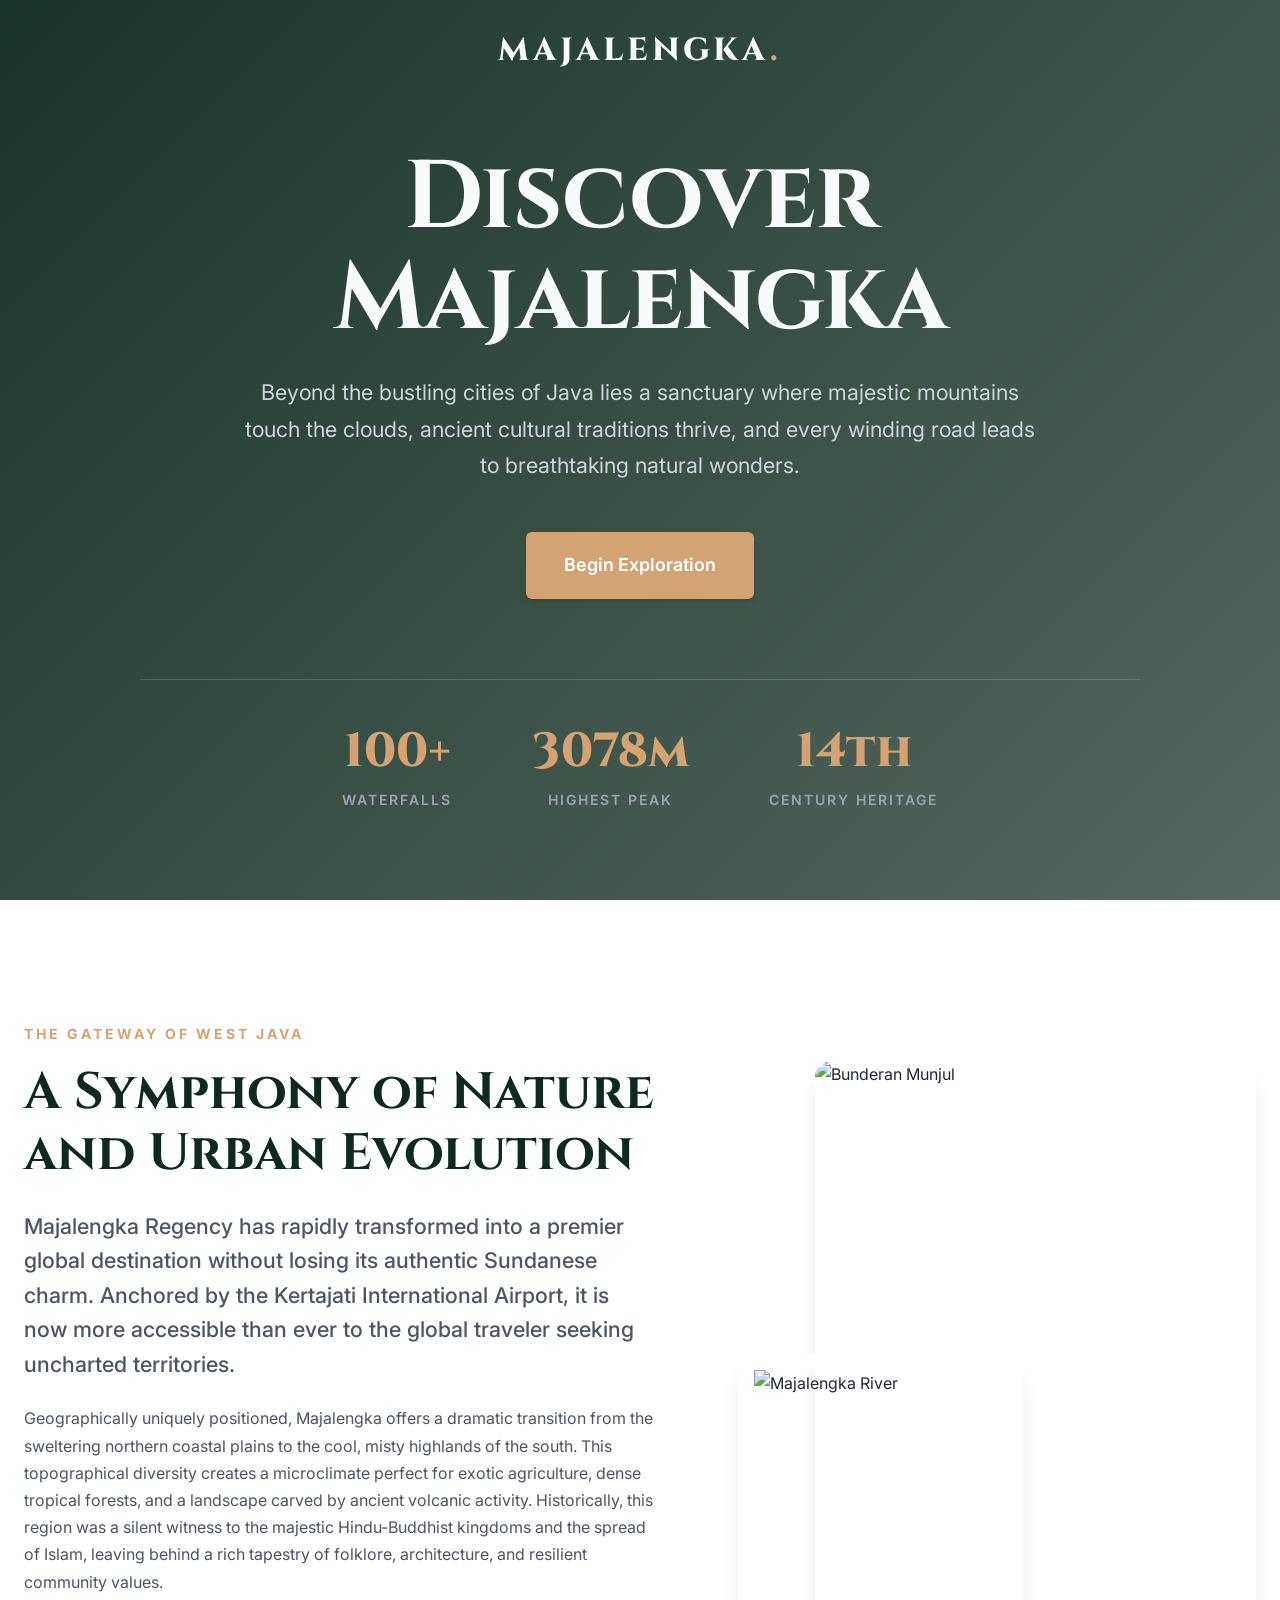
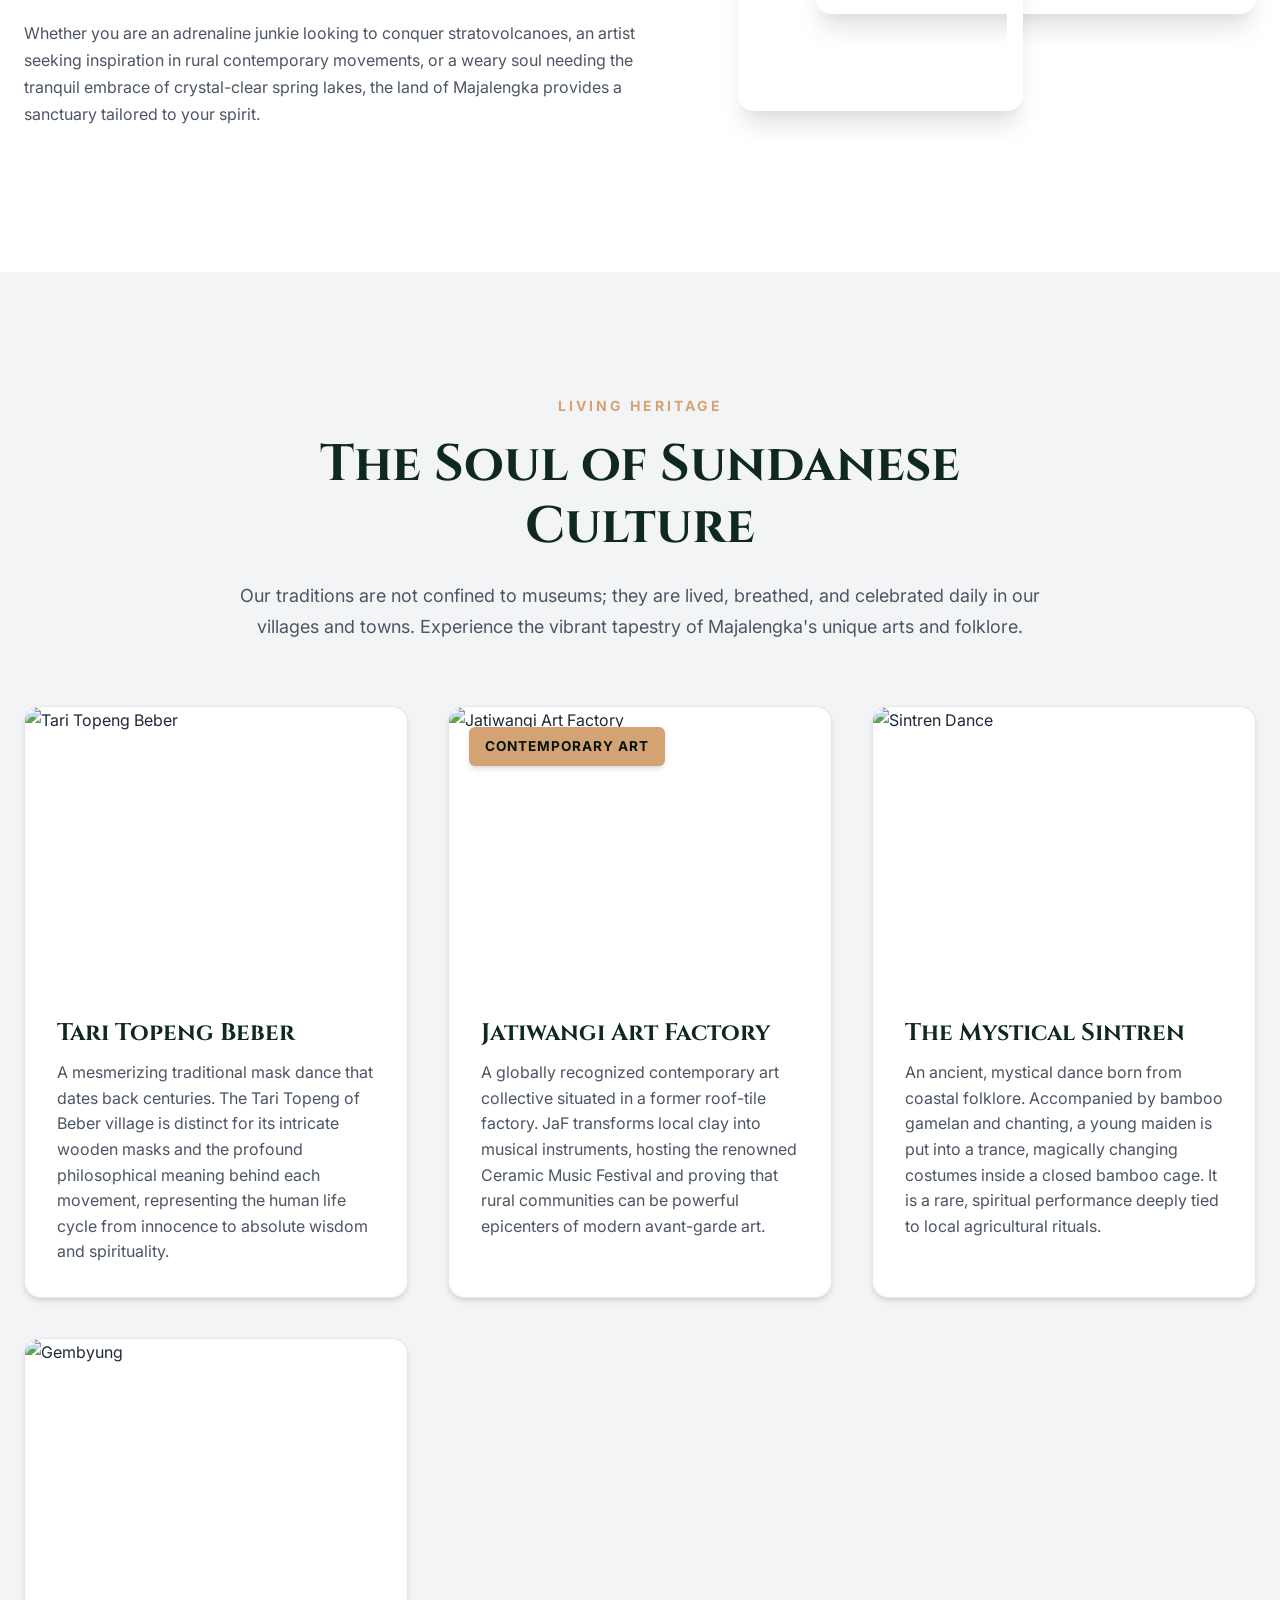
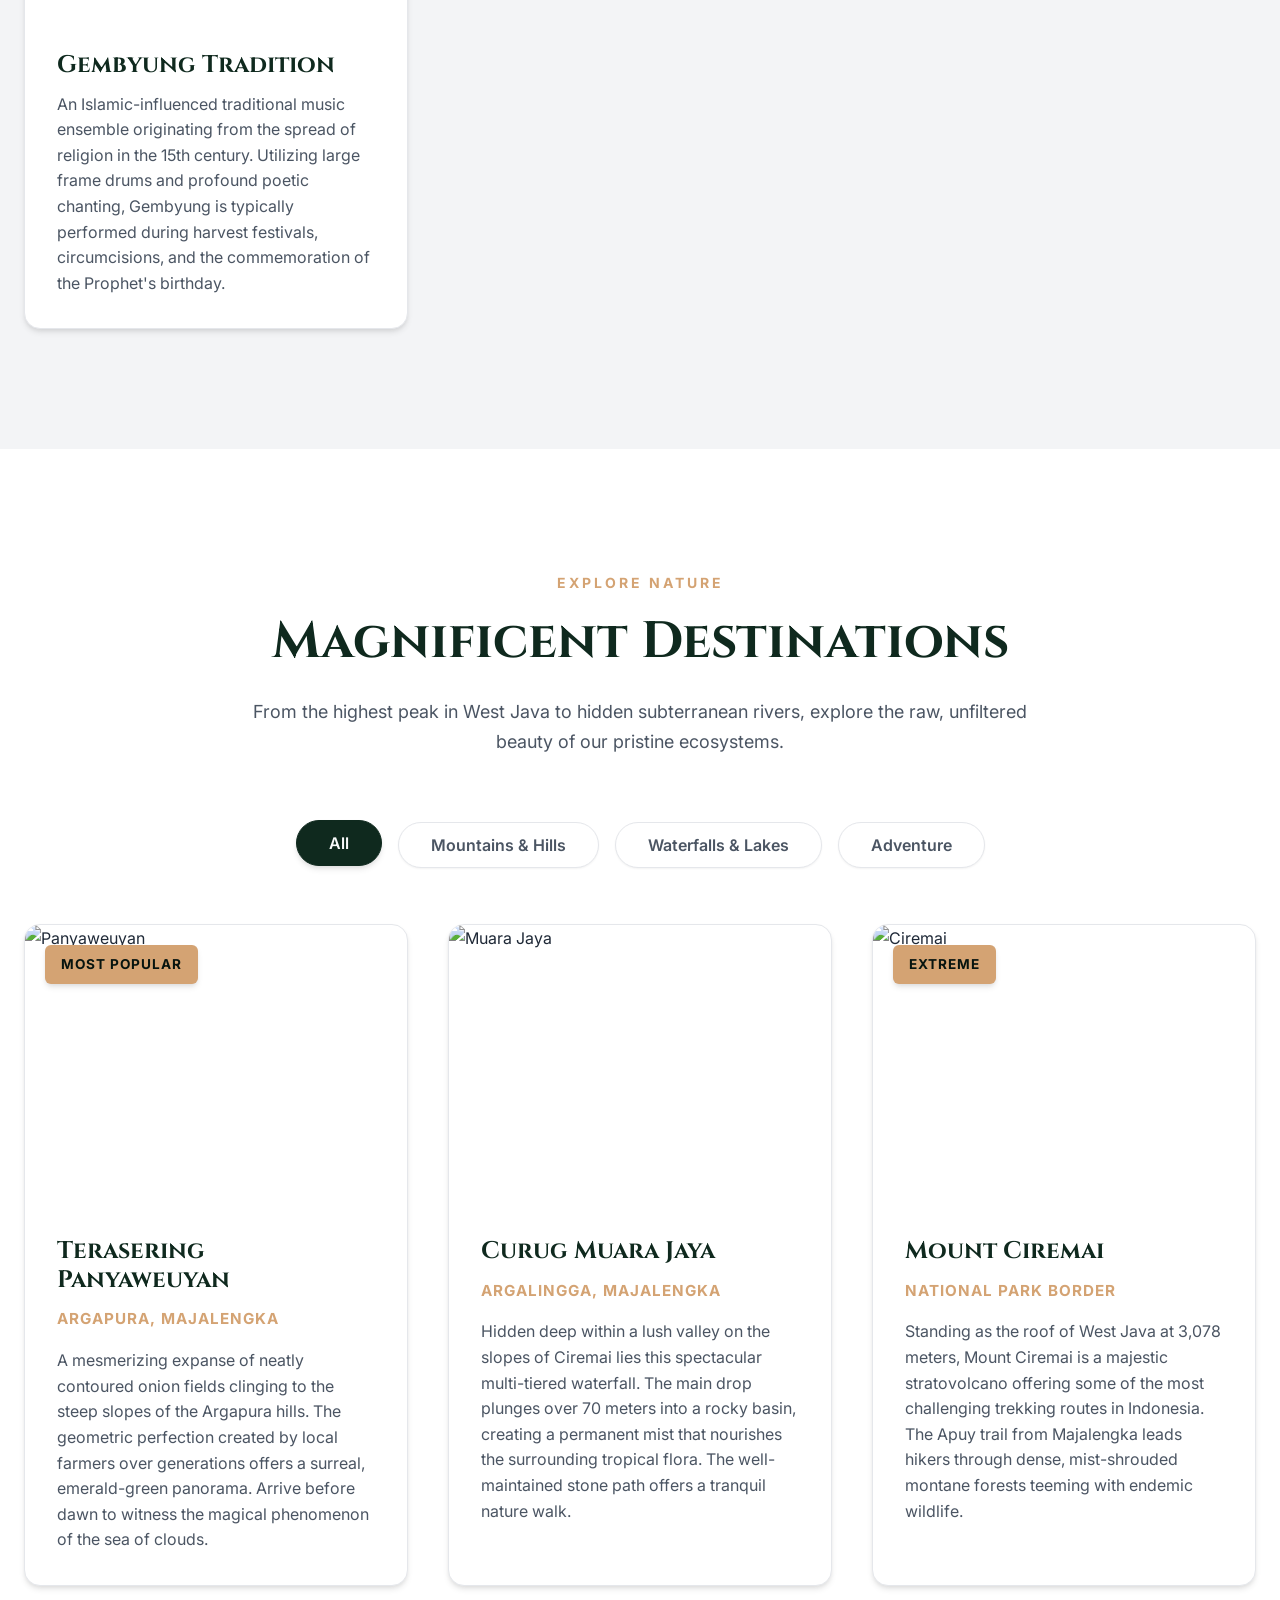
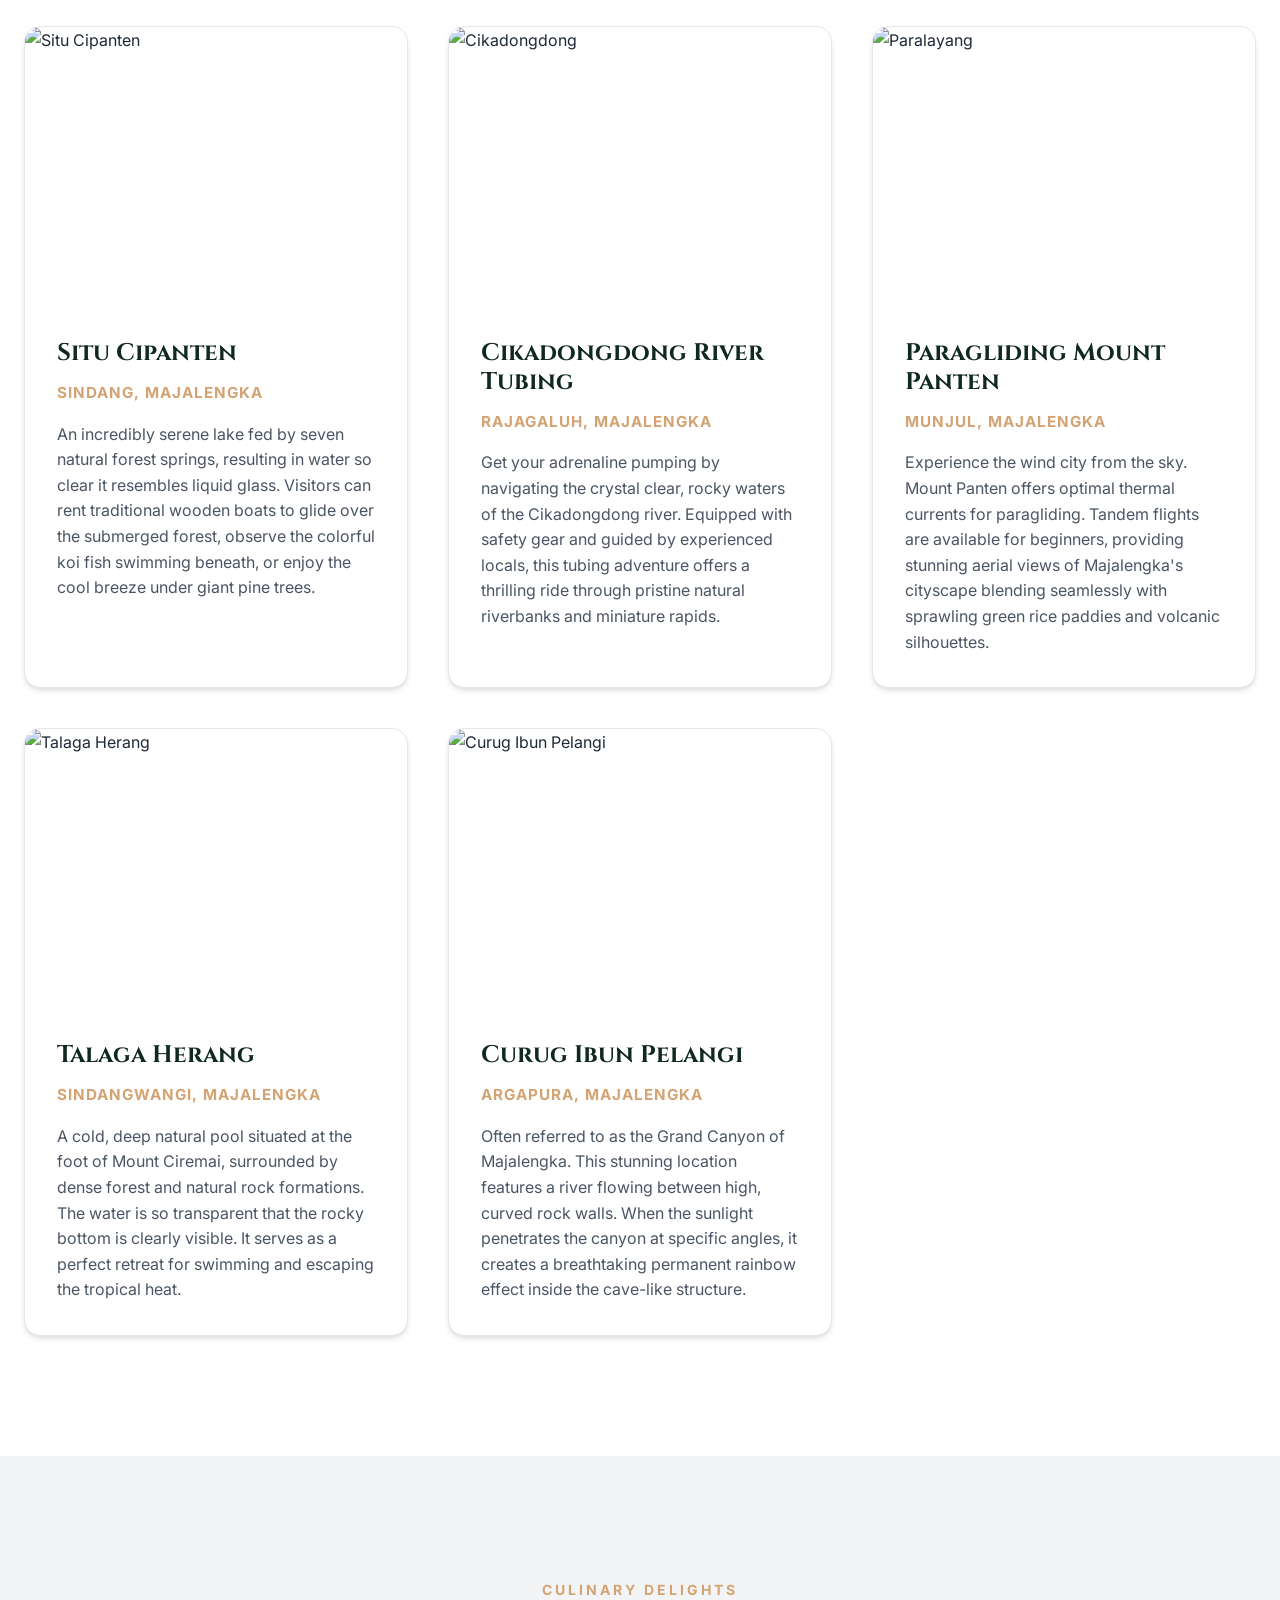
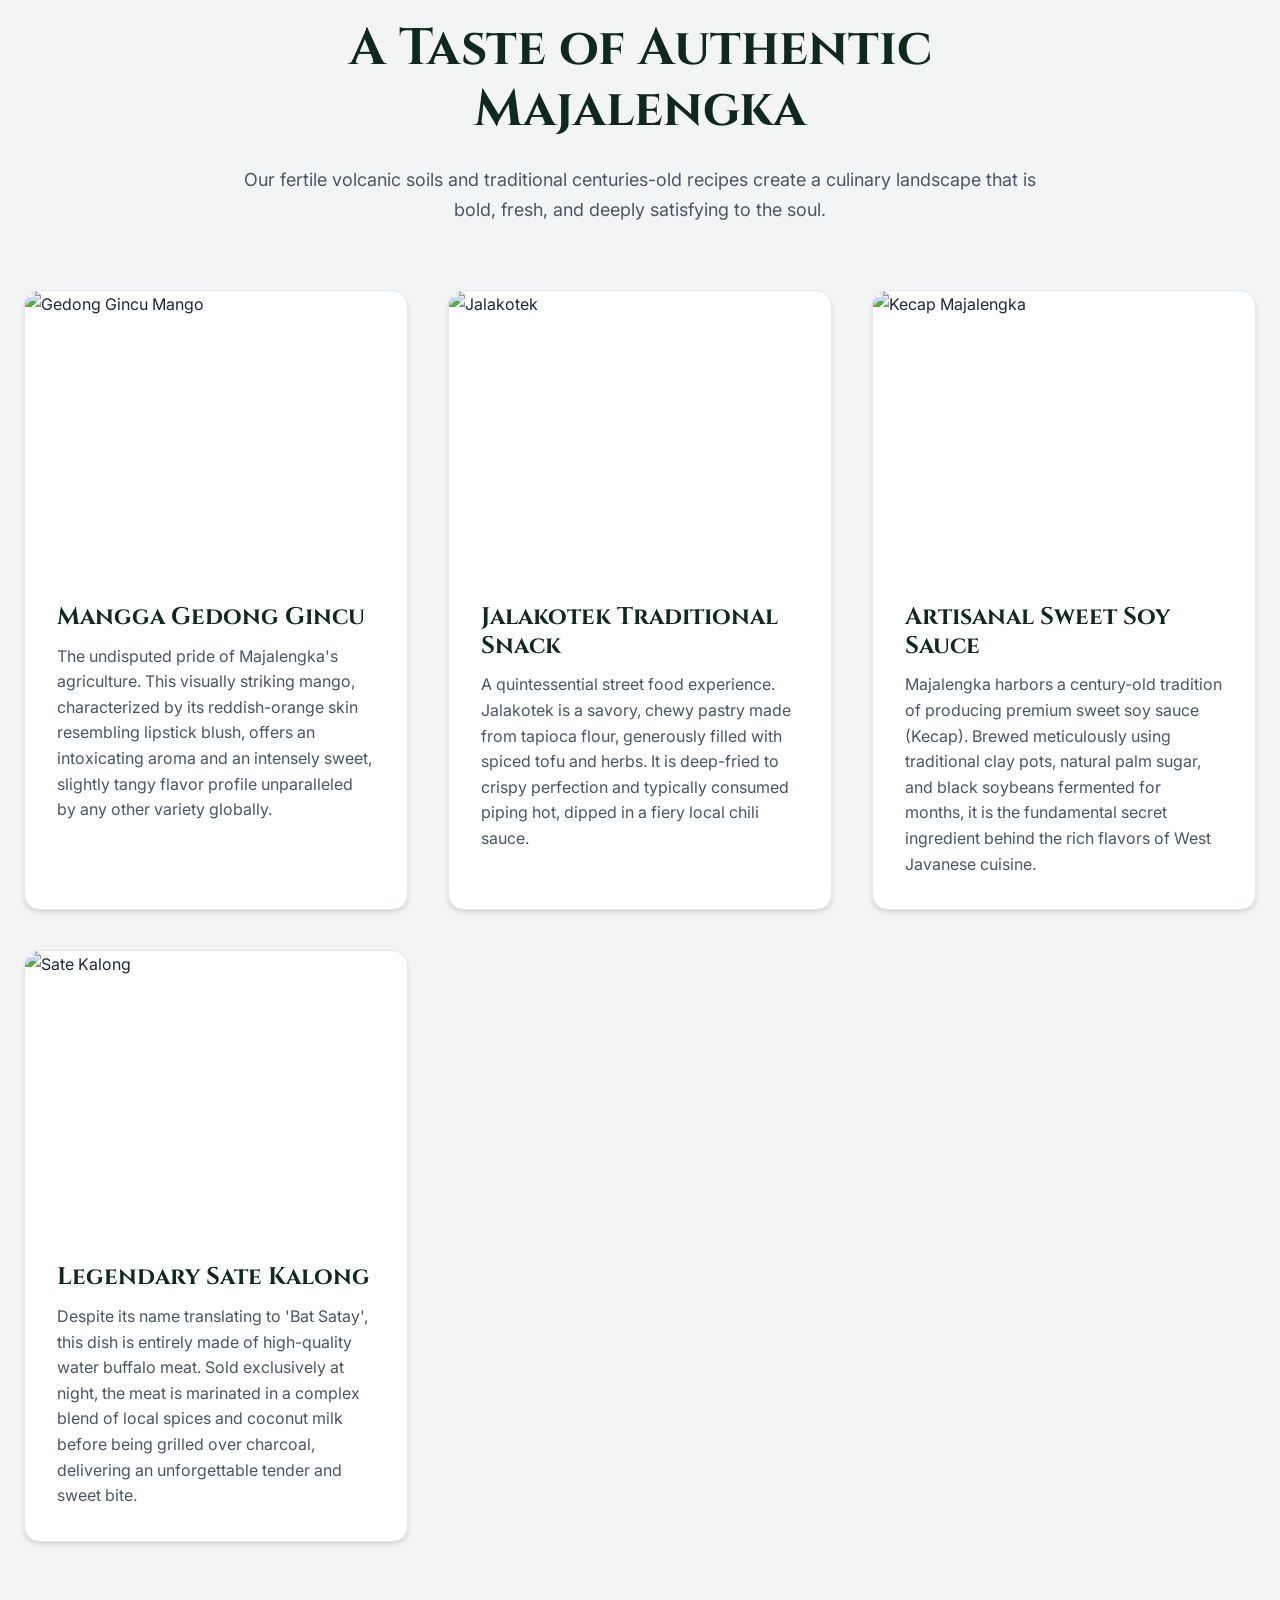
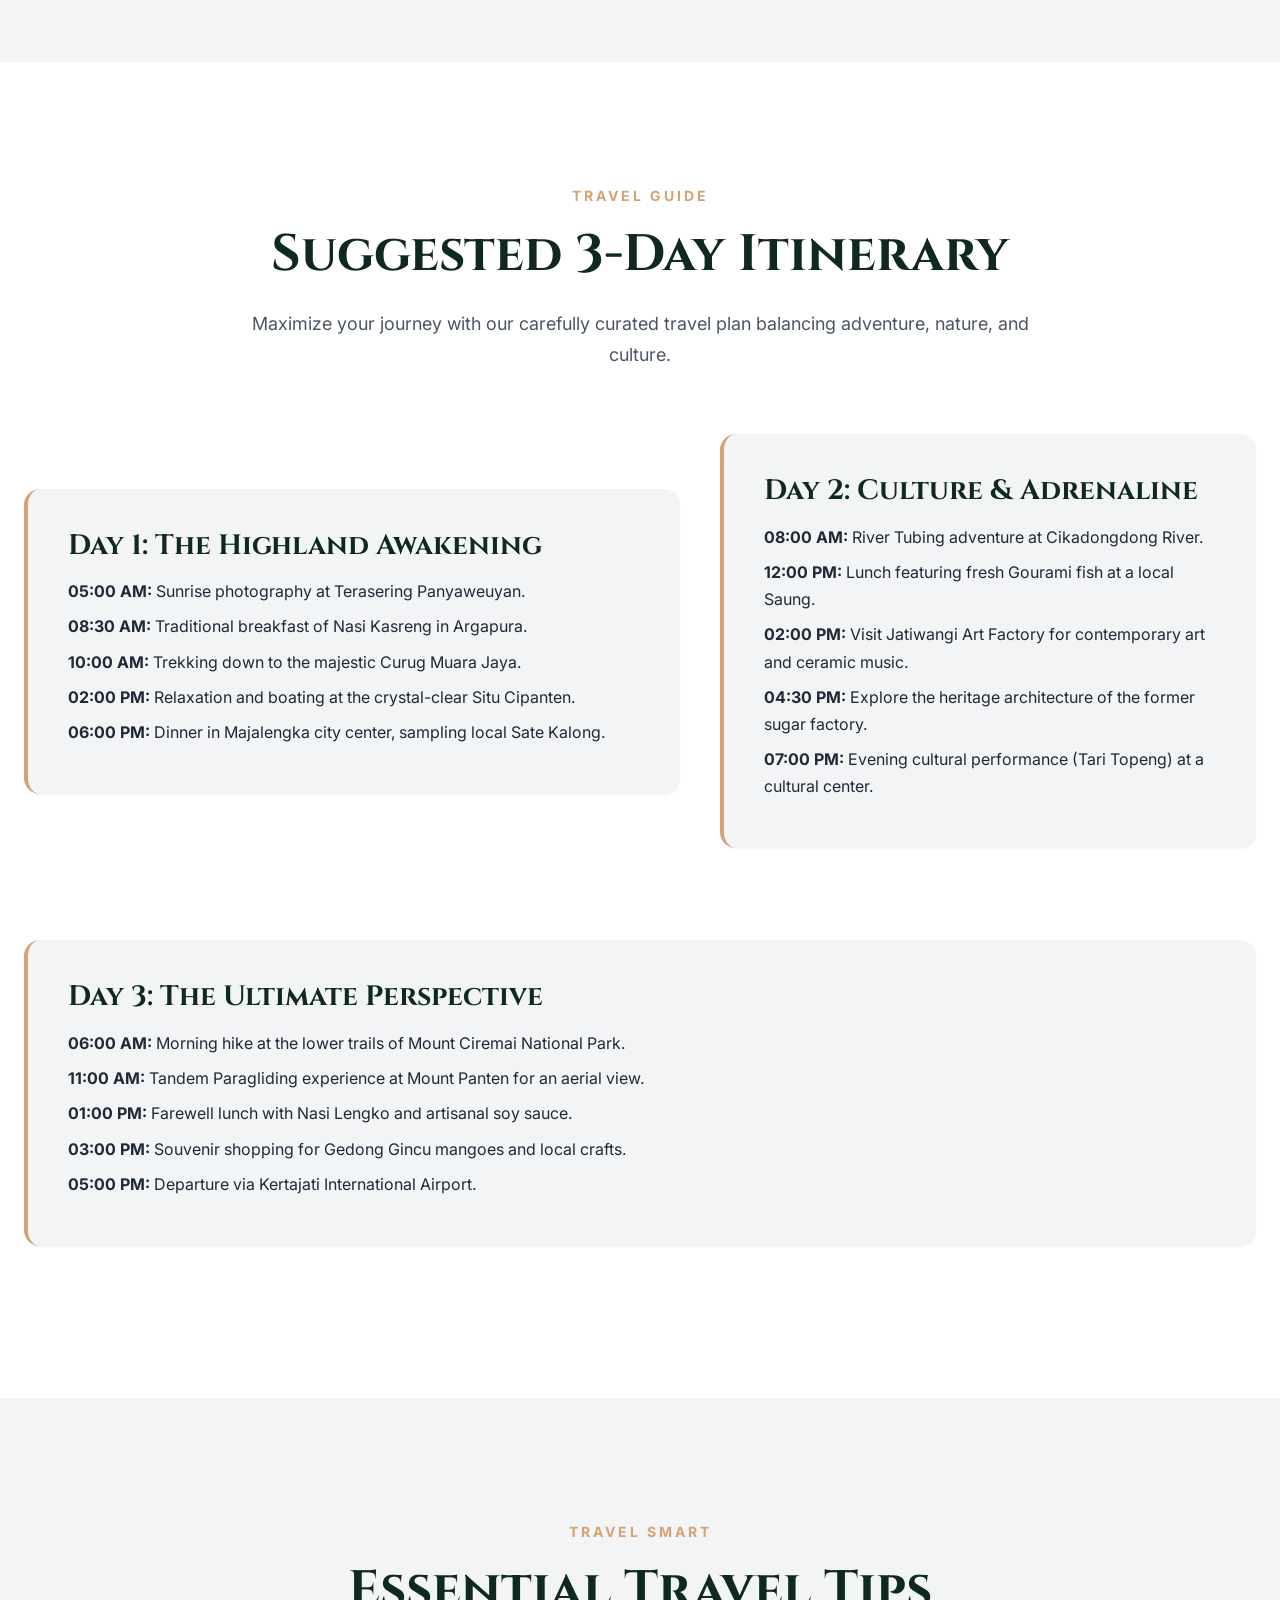
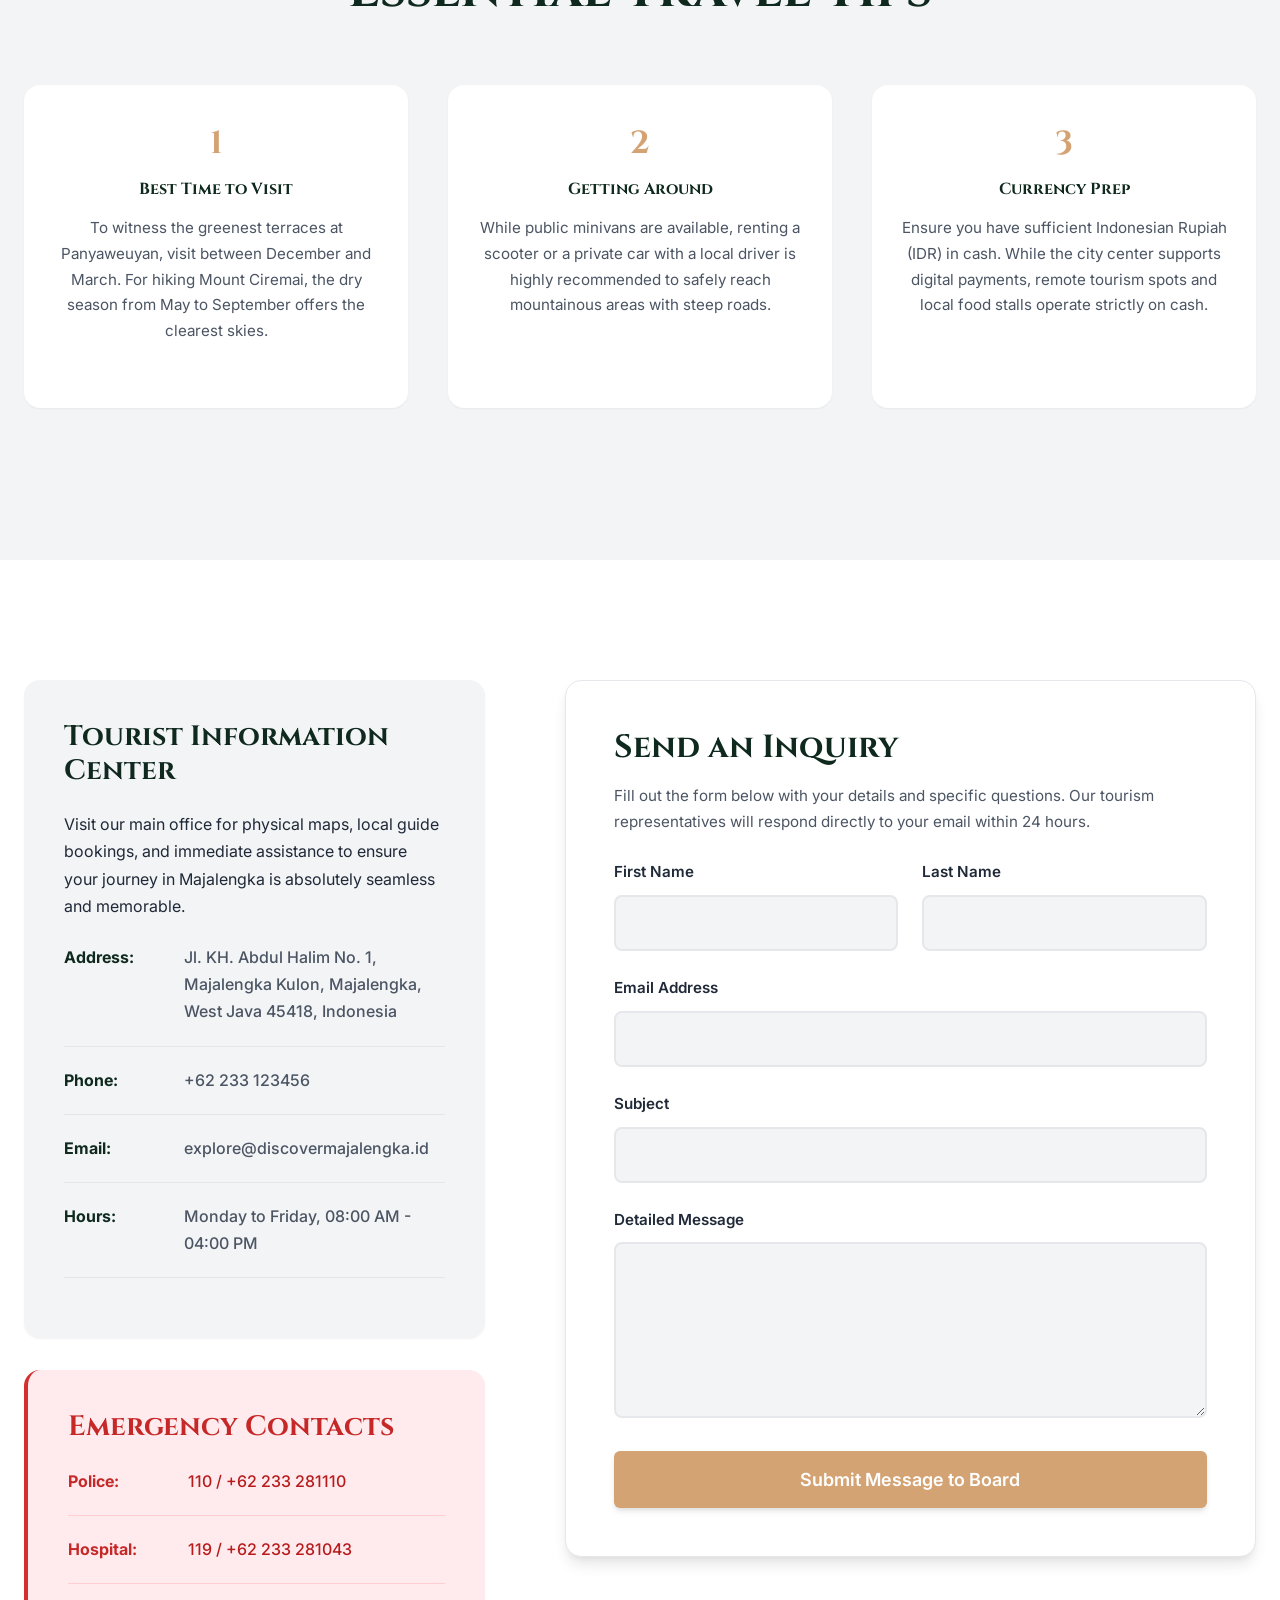
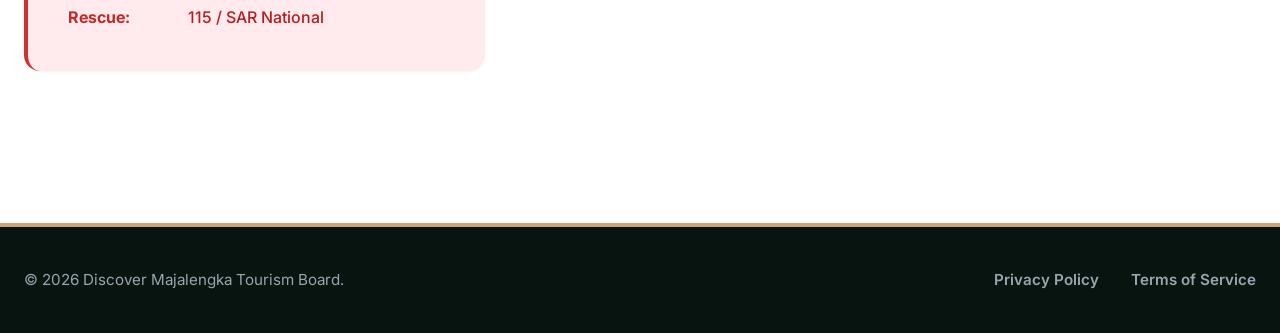
==== commit eaae2766: "Update index.html" ====
--- a/index.html
+++ b/index.html
@@ -42,7 +42,7 @@
                     <p>Whether you are an adrenaline junkie looking to conquer stratovolcanoes, an artist seeking inspiration in rural contemporary movements, or a weary soul needing the tranquil embrace of crystal-clear spring lakes, the land of Majalengka provides a sanctuary tailored to your spirit.</p>
                 </div>
                 <div class="intro-gallery">
-                    <img src="https://images.unsplash.com/photo-1596404984534-118c7d0d046e?auto=format&fit=crop&w=600&q=80" alt="Majalengka Landscape" class="img-main">
+                    <img src="https://www.google.com/search?client=ms-android-vivo-terr1-rso2&hs=NWvU&sca_esv=647dd897d658ce20&sxsrf=ANbL-n60pRhKNNTl1wm6Vpy4BLj4_K1rIg:1774549102180&udm=2&fbs=[base64]&q=majalengka&sa=X&ved=2ahUKEwiRxfzGlr6TAxUKxzgGHXJUHxEQtKgLegQIDRAB&biw=390&bih=738&dpr=1.84#sv=CAMSZBoyKhBlLTRXZjJPVEVGN1AzTHBNMg40V2YyT1RFRjdQM0xwTToOeWhINUd0MEtHeG4wR00gBCokCg5qX3NqZDFsb09FZk1vTRIQZS00V2YyT1RFRjdQM0xwTRgAMAFKBAgBEAIYByCfmcnODUoIEAIYASACKAE" alt="Bunderan Munjul" class="img-main">
                     <img src="https://images.unsplash.com/photo-1544434914-f584e0394334?auto=format&fit=crop&w=400&q=80" alt="Majalengka River" class="img-sub">
                 </div>
             </div>
--- a/style.css
+++ b/style.css
@@ -1,31 +1,28 @@
 :root {
-    --primary-color: #123524;
+    --primary-color: #0f291e;
     --primary-light: #1b4d35;
-    --primary-dark: #0a1f15;
+    --primary-dark: #07140f;
     --accent-color: #d4a373;
     --accent-hover: #bc8a59;
-    --text-main: #2b2d42;
-    --text-light: #f8f9fa;
-    --text-muted: #6c757d;
+    --text-main: #1f2937;
+    --text-light: #f9fafb;
+    --text-muted: #4b5563;
     --bg-main: #ffffff;
-    --bg-light: #f4f6f5;
-    --bg-dark: #121413;
-    --border-color: #e9ecef;
-    --border-dark: #2a2d2b;
+    --bg-light: #f3f4f6;
+    --bg-dark: #111827;
+    --border-color: #e5e7eb;
     --font-heading: 'Cinzel', serif;
     --font-body: 'Inter', sans-serif;
     --transition-fast: 0.2s ease-in-out;
     --transition-normal: 0.3s cubic-bezier(0.4, 0, 0.2, 1);
-    --transition-slow: 0.5s cubic-bezier(0.4, 0, 0.2, 1);
-    --shadow-sm: 0 4px 6px -1px rgba(0, 0, 0, 0.05), 0 2px 4px -1px rgba(0, 0, 0, 0.03);
-    --shadow-md: 0 10px 15px -3px rgba(0, 0, 0, 0.1), 0 4px 6px -2px rgba(0, 0, 0, 0.05);
-    --shadow-lg: 0 20px 25px -5px rgba(0, 0, 0, 0.1), 0 10px 10px -5px rgba(0, 0, 0, 0.04);
-    --radius-sm: 4px;
-    --radius-md: 8px;
-    --radius-lg: 16px;
-    --radius-full: 9999px;
+    --shadow-sm: 0 1px 2px 0 rgba(0, 0, 0, 0.05);
+    --shadow-md: 0 4px 6px -1px rgba(0, 0, 0, 0.1), 0 2px 4px -1px rgba(0, 0, 0, 0.06);
+    --shadow-lg: 0 10px 15px -3px rgba(0, 0, 0, 0.1), 0 4px 6px -2px rgba(0, 0, 0, 0.05);
+    --shadow-xl: 0 20px 25px -5px rgba(0, 0, 0, 0.1), 0 10px 10px -5px rgba(0, 0, 0, 0.04);
+    --radius-sm: 0.375rem;
+    --radius-md: 0.5rem;
+    --radius-lg: 1rem;
     --z-nav: 1000;
-    --z-modal: 2000;
 }
 *, *::before, *::after {
     box-sizing: border-box;
@@ -35,7 +32,6 @@
 html {
     font-size: 16px;
     scroll-behavior: smooth;
-    text-rendering: optimizeLegibility;
     -webkit-font-smoothing: antialiased;
     -moz-osx-font-smoothing: grayscale;
 }
@@ -43,7 +39,7 @@
     font-family: var(--font-body);
     color: var(--text-main);
     background-color: var(--bg-main);
-    line-height: 1.6;
+    line-height: 1.7;
     overflow-x: hidden;
     display: flex;
     flex-direction: column;
@@ -85,19 +81,9 @@
 .bg-light {
     background-color: var(--bg-light);
 }
-.bg-dark {
-    background-color: var(--bg-dark);
-    color: var(--text-light);
-}
-.bg-dark h2, .bg-dark h3, .bg-dark h4 {
-    color: var(--text-light);
-}
-.bg-dark .section-desc, .bg-dark p {
-    color: #a0aab2;
-}
 .section-header {
     margin-bottom: 64px;
-    max-width: 700px;
+    max-width: 800px;
 }
 .section-header.center {
     text-align: center;
@@ -107,92 +93,44 @@
 .section-badge {
     display: inline-block;
     font-size: 0.875rem;
-    font-weight: 600;
+    font-weight: 700;
     text-transform: uppercase;
-    letter-spacing: 2px;
+    letter-spacing: 3px;
     color: var(--accent-color);
     margin-bottom: 16px;
-    position: relative;
-    padding-left: 40px;
-}
-.section-badge::before {
-    content: '';
-    position: absolute;
-    left: 0;
-    top: 50%;
-    transform: translateY(-50%);
-    width: 30px;
-    height: 2px;
-    background-color: var(--accent-color);
-}
-.section-header.center .section-badge {
-    padding-left: 0;
-}
-.section-header.center .section-badge::before {
-    display: none;
 }
 .section-title {
-    font-size: 3rem;
+    font-size: clamp(2.5rem, 4vw, 3.5rem);
     margin-bottom: 24px;
+    color: var(--primary-color);
 }
 .section-desc {
     font-size: 1.125rem;
     color: var(--text-muted);
 }
-.btn-primary, .btn-secondary, .btn-primary-nav {
+.btn-primary {
     display: inline-flex;
     align-items: center;
     justify-content: center;
-    padding: 16px 32px;
+    padding: 16px 36px;
     border-radius: var(--radius-sm);
     font-family: var(--font-body);
     font-weight: 600;
-    font-size: 1rem;
+    font-size: 1.125rem;
     cursor: pointer;
     border: 2px solid transparent;
     transition: var(--transition-normal);
-}
-.btn-primary {
     background-color: var(--accent-color);
     color: var(--bg-main);
-}
-.btn-primary:hover, .btn-primary:focus {
+    box-shadow: var(--shadow-md);
+}
+.btn-primary:hover {
     background-color: var(--accent-hover);
-    transform: translateY(-3px);
-    box-shadow: var(--shadow-md);
-    outline: none;
-}
-.btn-secondary {
-    background-color: transparent;
-    color: var(--text-light);
-    border-color: var(--text-light);
-}
-.btn-secondary:hover, .btn-secondary:focus {
-    background-color: var(--text-light);
-    color: var(--primary-color);
-    transform: translateY(-3px);
-}
-.btn-primary-nav {
-    background-color: var(--accent-color);
-    color: var(--bg-main) !important;
-    padding: 10px 24px;
-}
-.btn-primary-nav:hover {
-    background-color: var(--accent-hover);
-}
-.btn-text {
-    font-weight: 600;
-    color: var(--accent-color);
-    font-size: 1rem;
-    display: inline-flex;
-    align-items: center;
-    gap: 8px;
-    text-transform: uppercase;
-    letter-spacing: 1px;
-}
-.btn-text:hover {
-    color: var(--primary-color);
-    gap: 12px;
+    transform: translateY(-4px);
+    box-shadow: var(--shadow-lg);
+}
+.w-100 {
+    width: 100%;
 }
 .navbar {
     position: fixed;
@@ -204,79 +142,35 @@
     transition: var(--transition-normal);
     padding: 24px 0;
 }
-.navbar.scrolled {
-    background-color: var(--bg-main);
+.navbar.scrolled, .navbar.solid-nav {
+    background-color: rgba(255, 255, 255, 0.98);
+    backdrop-filter: blur(10px);
     padding: 16px 0;
     box-shadow: var(--shadow-md);
 }
-.navbar.scrolled .brand-logo, .navbar.scrolled .nav-menu li a {
-    color: var(--text-main);
-}
-.navbar.scrolled .nav-menu li a:hover, .navbar.scrolled .nav-menu li a.active {
-    color: var(--accent-color);
-}
-.navbar.scrolled .hamburger .bar {
-    background-color: var(--text-main);
+.navbar.scrolled .brand-logo, .navbar.solid-nav .brand-logo {
+    color: var(--primary-color);
 }
 .nav-container {
     display: flex;
-    justify-content: space-between;
+    justify-content: center;
     align-items: center;
+    width: 100%;
 }
 .brand-logo {
     font-family: var(--font-heading);
-    font-size: 1.75rem;
+    font-size: 2rem;
     font-weight: 800;
     color: var(--text-light);
-    letter-spacing: 2px;
+    letter-spacing: 4px;
     z-index: calc(var(--z-nav) + 1);
+    transition: var(--transition-normal);
 }
 .brand-logo .dot {
     color: var(--accent-color);
 }
-.brand-logo.light {
-    color: var(--text-light);
-}
-.nav-menu {
-    display: flex;
-    align-items: center;
-    gap: 40px;
-}
-.nav-menu li a {
-    font-family: var(--font-body);
-    font-weight: 500;
-    color: var(--text-light);
-    font-size: 0.95rem;
-    position: relative;
-}
-.nav-menu li a::after {
-    content: '';
-    position: absolute;
-    bottom: -4px;
-    left: 0;
-    width: 0;
-    height: 2px;
-    background-color: var(--accent-color);
-    transition: var(--transition-normal);
-}
-.nav-menu li a:not(.btn-primary-nav):hover::after, .nav-menu li a.active::after {
-    width: 100%;
-}
-.nav-menu li a.btn-primary-nav::after {
-    display: none;
-}
-.hamburger {
-    display: none;
-    cursor: pointer;
-    z-index: calc(var(--z-nav) + 1);
-}
-.bar {
-    display: block;
-    width: 30px;
-    height: 2px;
-    margin: 6px auto;
-    background-color: var(--text-light);
-    transition: var(--transition-normal);
+.doc-header {
+    padding-top: 160px;
 }
 .hero-section {
     position: relative;
@@ -292,61 +186,53 @@
 .hero-overlay {
     position: absolute;
     inset: 0;
-    background: linear-gradient(135deg, rgba(18, 53, 36, 0.9) 0%, rgba(18, 53, 36, 0.6) 100%);
+    background: linear-gradient(135deg, rgba(15, 41, 30, 0.95) 0%, rgba(15, 41, 30, 0.7) 100%);
 }
 .hero-content {
     position: relative;
     z-index: 1;
-    max-width: 900px;
+    max-width: 1000px;
     margin: 0 auto;
     text-align: center;
     color: var(--text-light);
 }
-.hero-content .subtitle {
-    display: block;
-    font-family: var(--font-body);
-    font-size: 1.125rem;
-    font-weight: 600;
-    letter-spacing: 4px;
-    text-transform: uppercase;
-    color: var(--accent-color);
+.hero-title {
+    font-size: clamp(3.5rem, 8vw, 6rem);
+    color: var(--text-light);
     margin-bottom: 24px;
-    animation: fadeInDown 1s ease forwards;
-}
-.hero-title {
-    font-size: clamp(3rem, 6vw, 5.5rem);
-    color: var(--text-light);
-    margin-bottom: 32px;
-    line-height: 1.1;
+    line-height: 1.05;
+    letter-spacing: -1px;
+    animation: fadeInUp 1s ease forwards;
+}
+.hero-description {
+    font-size: clamp(1.125rem, 2vw, 1.35rem);
+    margin-bottom: 48px;
+    max-width: 800px;
+    margin-left: auto;
+    margin-right: auto;
+    color: #d1d5db;
     animation: fadeInUp 1s ease 0.2s forwards;
     opacity: 0;
-}
-.hero-description {
-    font-size: 1.25rem;
-    margin-bottom: 48px;
-    opacity: 0;
-    max-width: 700px;
-    margin-left: auto;
-    margin-right: auto;
-    color: #e2e8f0;
-    animation: fadeInUp 1s ease 0.4s forwards;
+    animation-fill-mode: forwards;
 }
 .hero-actions {
     display: flex;
     gap: 20px;
     justify-content: center;
     margin-bottom: 80px;
+    animation: fadeInUp 1s ease 0.4s forwards;
     opacity: 0;
-    animation: fadeInUp 1s ease 0.6s forwards;
+    animation-fill-mode: forwards;
 }
 .hero-stats {
     display: flex;
     justify-content: center;
-    gap: 64px;
-    border-top: 1px solid rgba(255, 255, 255, 0.2);
-    padding-top: 40px;
+    gap: 80px;
+    border-top: 1px solid rgba(255, 255, 255, 0.15);
+    padding-top: 48px;
+    animation: fadeIn 1s ease 0.6s forwards;
     opacity: 0;
-    animation: fadeIn 1s ease 0.8s forwards;
+    animation-fill-mode: forwards;
 }
 .stat-item {
     display: flex;
@@ -355,390 +241,278 @@
 }
 .stat-number {
     font-family: var(--font-heading);
-    font-size: 2.5rem;
-    font-weight: 700;
+    font-size: 3rem;
+    font-weight: 800;
     color: var(--accent-color);
     line-height: 1;
-    margin-bottom: 8px;
+    margin-bottom: 12px;
 }
 .stat-label {
     font-size: 0.875rem;
     text-transform: uppercase;
-    letter-spacing: 1px;
-    color: #cbd5e1;
+    letter-spacing: 2px;
+    color: #9ca3af;
+    font-weight: 600;
 }
 .intro-grid {
     display: grid;
-    grid-template-columns: 1fr 1fr;
+    grid-template-columns: 1.1fr 0.9fr;
     gap: 80px;
     align-items: center;
 }
 .lead-text {
-    font-size: 1.25rem;
+    font-size: 1.35rem;
     color: var(--primary-color);
     font-weight: 500;
     margin-bottom: 24px;
-}
-.link-arrow {
-    display: inline-block;
-    font-weight: 600;
-    color: var(--accent-color);
-    font-size: 1.125rem;
-    margin-top: 24px;
-    border-bottom: 2px solid transparent;
-}
-.link-arrow:hover {
-    border-bottom-color: var(--accent-color);
-    gap: 8px;
+    line-height: 1.6;
+}
+.intro-text p {
+    color: var(--text-muted);
 }
 .intro-gallery {
     position: relative;
-    height: 600px;
+    height: 650px;
 }
 .img-main {
-    width: 80%;
-    height: 80%;
+    width: 85%;
+    height: 85%;
     position: absolute;
     top: 0;
     right: 0;
-    border-radius: var(--radius-md);
-    box-shadow: var(--shadow-lg);
+    border-radius: var(--radius-lg);
+    box-shadow: var(--shadow-xl);
 }
 .img-sub {
-    width: 50%;
-    height: 50%;
+    width: 55%;
+    height: 55%;
     position: absolute;
     bottom: 0;
     left: 0;
-    border-radius: var(--radius-md);
-    border: 12px solid var(--bg-main);
-    box-shadow: var(--shadow-lg);
-}
-.culture-grid {
+    border-radius: var(--radius-lg);
+    border: 16px solid var(--bg-main);
+    box-shadow: var(--shadow-xl);
+}
+.filter-container {
+    display: flex;
+    justify-content: center;
+    gap: 16px;
+    margin-bottom: 56px;
+    flex-wrap: wrap;
+}
+.filter-btn {
+    padding: 12px 32px;
+    border-radius: 50px;
+    background-color: var(--bg-main);
+    border: 1px solid var(--border-color);
+    cursor: pointer;
+    font-weight: 600;
+    font-family: var(--font-body);
+    font-size: 1rem;
+    color: var(--text-muted);
+    transition: var(--transition-fast);
+    box-shadow: var(--shadow-sm);
+}
+.filter-btn:hover, .filter-btn.active {
+    background-color: var(--primary-color);
+    color: var(--text-light);
+    border-color: var(--primary-color);
+    box-shadow: var(--shadow-md);
+    transform: translateY(-2px);
+}
+.destination-grid {
     display: grid;
-    grid-template-columns: repeat(3, 1fr);
-    gap: 32px;
-}
-.culture-card {
-    background-color: var(--primary-color);
-    border-radius: var(--radius-md);
+    gap: 40px;
+}
+.full-grid {
+    grid-template-columns: repeat(auto-fill, minmax(350px, 1fr));
+}
+.dest-card {
+    background-color: var(--bg-main);
+    border-radius: var(--radius-lg);
     overflow: hidden;
+    box-shadow: var(--shadow-md);
     transition: var(--transition-normal);
-    border: 1px solid var(--border-dark);
-}
-.culture-card:hover {
-    transform: translateY(-10px);
-    box-shadow: var(--shadow-lg);
+    border: 1px solid var(--border-color);
+    display: flex;
+    flex-direction: column;
+}
+.dest-card:hover {
+    box-shadow: var(--shadow-xl);
+    transform: translateY(-8px);
     border-color: var(--accent-color);
 }
-.card-img {
-    height: 250px;
+.dest-img-wrapper {
+    position: relative;
+    height: 280px;
     overflow: hidden;
 }
-.card-img img {
+.dest-img-wrapper img {
     width: 100%;
     height: 100%;
-    transition: var(--transition-slow);
-}
-.culture-card:hover .card-img img {
-    transform: scale(1.1);
-}
-.card-content {
+    transition: transform 0.6s cubic-bezier(0.4, 0, 0.2, 1);
+}
+.dest-card:hover .dest-img-wrapper img {
+    transform: scale(1.08);
+}
+.badge {
+    position: absolute;
+    top: 20px;
+    left: 20px;
+    background-color: var(--accent-color);
+    color: var(--primary-dark);
+    padding: 8px 16px;
+    border-radius: var(--radius-sm);
+    font-size: 0.85rem;
+    font-weight: 700;
+    letter-spacing: 1px;
+    text-transform: uppercase;
+    z-index: 2;
+    box-shadow: var(--shadow-md);
+}
+.dest-info {
     padding: 32px;
-}
-.card-content h3 {
+    flex: 1;
+    display: flex;
+    flex-direction: column;
+}
+.dest-info h3 {
     font-size: 1.5rem;
+    margin-bottom: 12px;
+}
+.location {
+    color: var(--accent-color);
+    font-size: 0.95rem;
+    font-weight: 700;
     margin-bottom: 16px;
-}
-.card-content p {
-    font-size: 0.95rem;
-    margin: 0;
-}
-.destination-showcase {
-    display: flex;
-    flex-direction: column;
-    gap: 120px;
-}
-.showcase-item {
+    text-transform: uppercase;
+    letter-spacing: 1px;
+}
+.desc {
+    color: var(--text-muted);
+    font-size: 1rem;
+    margin-bottom: 0;
+    line-height: 1.6;
+}
+.contact-layout {
     display: grid;
-    grid-template-columns: 1fr 1.2fr;
-    gap: 64px;
-    align-items: center;
-}
-.showcase-item.reverse {
-    grid-template-columns: 1.2fr 1fr;
-}
-.showcase-item.reverse .showcase-content {
-    order: 2;
-}
-.showcase-item.reverse .showcase-image {
-    order: 1;
-}
-.showcase-title {
-    font-size: 2.5rem;
-    margin-bottom: 16px;
-}
-.meta-tags {
-    display: flex;
-    flex-wrap: wrap;
-    gap: 12px;
-    margin-bottom: 24px;
-}
-.tag {
-    padding: 6px 16px;
+    grid-template-columns: 1fr 1.5fr;
+    gap: 80px;
+}
+.info-block {
+    margin-bottom: 32px;
+    padding: 40px;
     background-color: var(--bg-light);
-    color: var(--primary-color);
-    border-radius: var(--radius-full);
-    font-size: 0.875rem;
-    font-weight: 500;
-}
-.showcase-content p {
-    font-size: 1.125rem;
-    color: var(--text-muted);
-    margin-bottom: 32px;
-}
-.showcase-image {
     border-radius: var(--radius-lg);
-    overflow: hidden;
-    box-shadow: var(--shadow-lg);
-    position: relative;
-}
-.showcase-image::after {
-    content: '';
-    position: absolute;
-    inset: 0;
-    border: 1px solid rgba(255,255,255,0.2);
-    border-radius: var(--radius-lg);
-    pointer-events: none;
-}
-.showcase-image img {
-    transition: var(--transition-slow);
-}
-.showcase-item:hover .showcase-image img {
-    transform: scale(1.03);
-}
-.gastro-grid {
-    display: grid;
-    grid-template-columns: repeat(auto-fit, minmax(350px, 1fr));
-    gap: 40px;
-}
-.gastro-item {
-    background-color: var(--bg-main);
-    border-radius: var(--radius-md);
-    padding: 24px;
     box-shadow: var(--shadow-sm);
-    transition: var(--transition-normal);
-    display: flex;
-    flex-direction: column;
-    gap: 24px;
-}
-.gastro-item:hover {
-    box-shadow: var(--shadow-md);
-    transform: translateY(-5px);
-}
-.gastro-img {
-    height: 250px;
-    border-radius: var(--radius-sm);
-    overflow: hidden;
-}
-.gastro-info h4 {
-    font-size: 1.5rem;
-    margin-bottom: 16px;
-}
-.timeline {
-    position: relative;
-    max-width: 800px;
-    margin: 0 auto;
-}
-.timeline::before {
-    content: '';
-    position: absolute;
-    top: 0;
-    bottom: 0;
-    left: 40px;
-    width: 2px;
-    background-color: var(--border-color);
-}
-.timeline-item {
-    position: relative;
-    padding-left: 100px;
-    margin-bottom: 64px;
-}
-.timeline-item:last-child {
-    margin-bottom: 0;
-}
-.timeline-marker {
-    position: absolute;
-    left: 0;
-    top: 0;
-    width: 80px;
-    height: 80px;
-    background-color: var(--primary-color);
-    color: var(--accent-color);
-    border-radius: 50%;
-    display: flex;
-    align-items: center;
-    justify-content: center;
-    font-family: var(--font-heading);
-    font-weight: 700;
-    font-size: 1.125rem;
-    box-shadow: 0 0 0 8px var(--bg-main);
-    z-index: 1;
-}
-.timeline-content {
-    background-color: var(--bg-light);
-    padding: 40px;
-    border-radius: var(--radius-md);
-    box-shadow: var(--shadow-sm);
-}
-.timeline-content h3 {
+}
+.info-block h3 {
     font-size: 1.75rem;
     margin-bottom: 24px;
 }
-.itinerary-list li {
+.contact-detail-row {
+    display: flex;
+    margin-bottom: 20px;
+    border-bottom: 1px solid var(--border-color);
+    padding-bottom: 20px;
+}
+.detail-label {
+    font-weight: 700;
+    width: 120px;
+    color: var(--primary-color);
+    flex-shrink: 0;
+}
+.detail-value {
+    color: var(--text-muted);
+    flex: 1;
+    font-weight: 500;
+    word-break: break-word;
+}
+.inquiry-form {
+    background-color: var(--bg-main);
+    padding: 48px;
+    border-radius: var(--radius-lg);
+    box-shadow: var(--shadow-lg);
+    border: 1px solid var(--border-color);
+}
+.inquiry-form h3 {
+    font-size: 2rem;
     margin-bottom: 16px;
-    padding-left: 24px;
-    position: relative;
-}
-.itinerary-list li::before {
-    content: '→';
-    position: absolute;
-    left: 0;
-    color: var(--accent-color);
-    font-weight: bold;
-}
-.tips-grid {
+}
+.form-grid {
     display: grid;
-    grid-template-columns: repeat(3, 1fr);
-    gap: 40px;
-}
-.tip-card {
-    background-color: var(--primary-color);
-    padding: 40px;
+    grid-template-columns: 1fr 1fr;
+    gap: 24px;
+}
+.input-group {
+    margin-bottom: 24px;
+    width: 100%;
+}
+.input-group label {
+    display: block;
+    margin-bottom: 10px;
+    font-weight: 600;
+    font-size: 0.95rem;
+    color: var(--text-main);
+}
+.input-group input, .input-group textarea {
+    width: 100%;
+    padding: 16px;
+    border: 2px solid var(--border-color);
     border-radius: var(--radius-md);
-    border: 1px solid var(--border-dark);
-    text-align: center;
-}
-.tip-icon {
-    font-size: 3rem;
-    margin-bottom: 24px;
-    color: var(--accent-color);
-}
-.newsletter-wrapper {
-    background-color: var(--primary-light);
-    border-radius: var(--radius-lg);
-    padding: 80px;
-    display: flex;
-    align-items: center;
-    justify-content: space-between;
-    gap: 64px;
-    color: var(--text-light);
-    box-shadow: var(--shadow-lg);
-}
-.newsletter-content {
-    flex: 1;
-}
-.newsletter-content h2 {
-    color: var(--text-light);
-    font-size: 2.5rem;
-    margin-bottom: 16px;
-}
-.newsletter-content p {
-    color: #cbd5e1;
-    font-size: 1.125rem;
-    margin: 0;
-}
-.newsletter-form {
-    flex: 1;
-    display: flex;
-    width: 100%;
-    gap: 16px;
-}
-.newsletter-form input {
-    flex: 1;
-    padding: 16px 24px;
-    border: none;
-    border-radius: var(--radius-sm);
     font-family: var(--font-body);
     font-size: 1rem;
+    background-color: var(--bg-light);
+    transition: var(--transition-fast);
+    color: var(--text-main);
+}
+.input-group input:focus, .input-group textarea:focus {
     outline: none;
-}
-.newsletter-form input:focus {
-    box-shadow: 0 0 0 4px rgba(212, 163, 115, 0.3);
-}
-.site-footer {
+    border-color: var(--accent-color);
+    background-color: var(--bg-main);
+    box-shadow: 0 0 0 4px rgba(212, 163, 115, 0.2);
+}
+.doc-container {
+    max-width: 900px;
+    background-color: var(--bg-main);
+    padding: 64px;
+    border-radius: var(--radius-lg);
+    box-shadow: var(--shadow-md);
+}
+.doc-meta {
+    color: var(--text-muted);
+    font-weight: 600;
+    margin-bottom: 40px;
+    padding-bottom: 24px;
+    border-bottom: 2px solid var(--border-color);
+    font-size: 0.95rem;
+    text-transform: uppercase;
+    letter-spacing: 1px;
+}
+.doc-container h2 {
+    font-size: 1.75rem;
+    margin: 48px 0 24px;
+}
+.doc-container p, .doc-container ul {
+    margin-bottom: 24px;
+    color: var(--text-muted);
+    font-size: 1.05rem;
+    line-height: 1.8;
+}
+.doc-container ul {
+    padding-left: 32px;
+}
+.doc-container li {
+    margin-bottom: 12px;
+}
+.site-footer-simple {
     background-color: var(--primary-dark);
     color: var(--text-light);
-    padding-top: 100px;
-}
-.footer-grid {
-    display: grid;
-    grid-template-columns: 2fr 1fr 1fr 1.5fr;
-    gap: 64px;
-    margin-bottom: 80px;
-}
-.footer-desc {
-    color: #a0aab2;
-    margin: 24px 0;
-    max-width: 400px;
-}
-.social-links {
-    display: flex;
-    gap: 16px;
-}
-.social-icon {
-    width: 40px;
-    height: 40px;
-    border-radius: 50%;
-    background-color: rgba(255,255,255,0.05);
-    display: flex;
-    align-items: center;
-    justify-content: center;
-    font-weight: 600;
-    font-size: 0.875rem;
-    transition: var(--transition-normal);
-}
-.social-icon:hover {
-    background-color: var(--accent-color);
-    color: var(--primary-dark);
-    transform: translateY(-3px);
-}
-.footer-title {
-    color: var(--text-light);
-    font-size: 1.25rem;
-    margin-bottom: 32px;
-}
-.footer-links ul li {
-    margin-bottom: 16px;
-}
-.footer-links a {
-    color: #a0aab2;
-    transition: var(--transition-fast);
-}
-.footer-links a:hover {
-    color: var(--accent-color);
-    padding-left: 8px;
-}
-.contact-details p {
-    color: #a0aab2;
-    margin-bottom: 8px;
-}
-.contact-methods {
-    margin-top: 24px;
-}
-.contact-methods a {
-    color: var(--accent-color);
-    font-weight: 600;
-    font-size: 1.125rem;
-}
-.contact-methods a:hover {
-    color: var(--text-light);
-}
-.footer-bottom {
-    border-top: 1px solid rgba(255,255,255,0.1);
-    padding: 32px 0;
-}
-.bottom-flex {
+    padding: 40px 0;
+    margin-top: auto;
+    border-top: 4px solid var(--accent-color);
+}
+.footer-simple-flex {
     display: flex;
     justify-content: space-between;
     align-items: center;
@@ -746,125 +520,100 @@
     gap: 24px;
 }
 .copyright {
-    color: #a0aab2;
+    color: #9ca3af;
     margin: 0;
+    font-size: 0.95rem;
 }
 .legal-links {
     display: flex;
     gap: 32px;
 }
 .legal-links a {
-    color: #a0aab2;
-    font-size: 0.875rem;
+    color: #9ca3af;
+    font-size: 0.95rem;
+    font-weight: 600;
+    transition: var(--transition-fast);
 }
 .legal-links a:hover {
-    color: var(--text-light);
+    color: var(--accent-color);
 }
 @keyframes fadeInUp {
-    from { opacity: 0; transform: translateY(30px); }
-    to { opacity: 1; transform: translateY(0); }
-}
-@keyframes fadeInDown {
-    from { opacity: 0; transform: translateY(-30px); }
+    from { opacity: 0; transform: translateY(40px); }
     to { opacity: 1; transform: translateY(0); }
 }
 @keyframes fadeIn {
     from { opacity: 0; }
     to { opacity: 1; }
 }
+.animate-on-scroll {
+    opacity: 0;
+    transform: translateY(30px);
+    transition: opacity 0.8s ease-out, transform 0.8s ease-out;
+}
+.animate-on-scroll.is-visible {
+    opacity: 1;
+    transform: translateY(0);
+}
 @media screen and (max-width: 1200px) {
-    .showcase-item, .showcase-item.reverse {
+    .intro-grid, .contact-layout {
         grid-template-columns: 1fr;
+        gap: 60px;
+    }
+    .intro-gallery {
+        margin-top: 64px;
+    }
+    .hero-stats {
         gap: 40px;
     }
-    .showcase-item.reverse .showcase-content {
-        order: 1;
-    }
-    .showcase-item.reverse .showcase-image {
-        order: 2;
-    }
-    .intro-grid {
+}
+@media screen and (max-width: 768px) {
+    .section-padding {
+        padding: 80px 0;
+    }
+    .nav-container {
+        padding: 0 20px;
+    }
+    .brand-logo {
+        margin-right: -4px;
+        font-size: 1.5rem;
+    }
+    .hero-title {
+        font-size: 3rem;
+    }
+    .hero-stats {
+        flex-wrap: wrap;
+        justify-content: center;
+        gap: 32px;
+    }
+    .stat-item {
+        width: 40%;
+    }
+    .form-grid {
         grid-template-columns: 1fr;
-    }
-    .intro-gallery {
-        margin-top: 40px;
-    }
-}
-@media screen and (max-width: 992px) {
-    .culture-grid, .tips-grid {
-        grid-template-columns: 1fr;
-    }
-    .footer-grid {
-        grid-template-columns: 1fr 1fr;
-    }
-    .newsletter-wrapper {
+        gap: 0;
+    }
+    .inquiry-form {
+        padding: 32px 24px;
+    }
+    .info-block {
+        padding: 32px 24px;
+    }
+    .contact-detail-row {
+        flex-direction: column;
+        gap: 8px;
+    }
+    .detail-label {
+        width: 100%;
+        margin-bottom: 0;
+    }
+    .footer-simple-flex {
         flex-direction: column;
         text-align: center;
-        padding: 48px 32px;
-    }
-    .hero-stats {
-        flex-wrap: wrap;
-        gap: 32px;
-    }
-}
-@media screen and (max-width: 768px) {
-    .hamburger {
-        display: block;
-    }
-    .nav-menu {
-        position: fixed;
-        left: -100%;
-        top: 0;
-        flex-direction: column;
-        background-color: var(--primary-color);
-        width: 100%;
-        height: 100vh;
-        justify-content: center;
-        transition: 0.4s ease-in-out;
-        padding: 0;
-    }
-    .nav-menu.active {
-        left: 0;
-    }
-    .nav-menu li {
-        margin: 16px 0;
-    }
-    .nav-menu li a {
-        font-size: 1.5rem;
-    }
-    .hamburger.active .bar:nth-child(2) {
-        opacity: 0;
-    }
-    .hamburger.active .bar:nth-child(1) {
-        transform: translateY(8px) rotate(45deg);
-    }
-    .hamburger.active .bar:nth-child(3) {
-        transform: translateY(-8px) rotate(-45deg);
-    }
-    .hero-actions {
-        flex-direction: column;
-    }
-    .footer-grid {
+    }
+    .full-grid {
         grid-template-columns: 1fr;
-        gap: 40px;
-    }
-    .timeline::before {
-        left: 20px;
-    }
-    .timeline-item {
-        padding-left: 60px;
-    }
-    .timeline-marker {
-        width: 40px;
-        height: 40px;
-        font-size: 0.75rem;
-        box-shadow: 0 0 0 4px var(--bg-main);
-    }
-    .newsletter-form {
-        flex-direction: column;
-    }
-    .bottom-flex {
-        flex-direction: column;
-        text-align: center;
-    }
-}
+    }
+    .intro-gallery {
+        height: 400px;
+    }
+    }
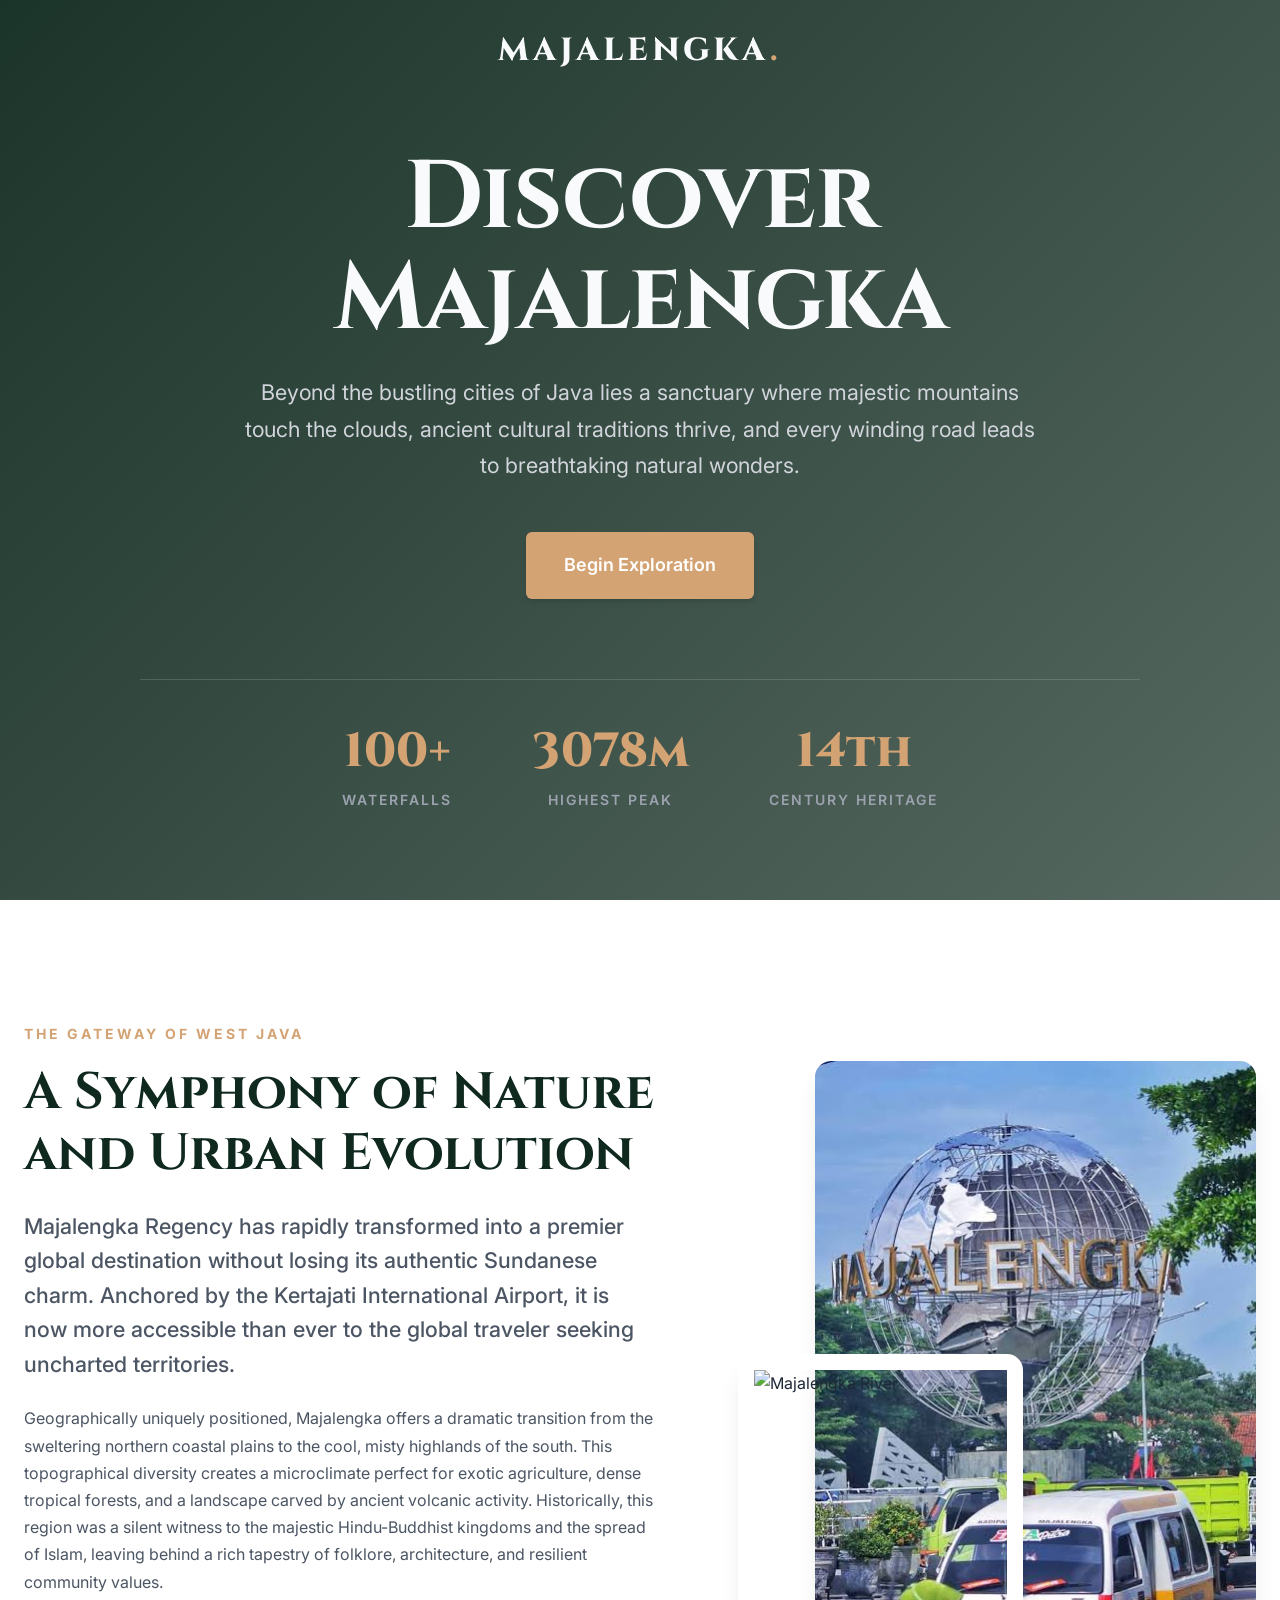
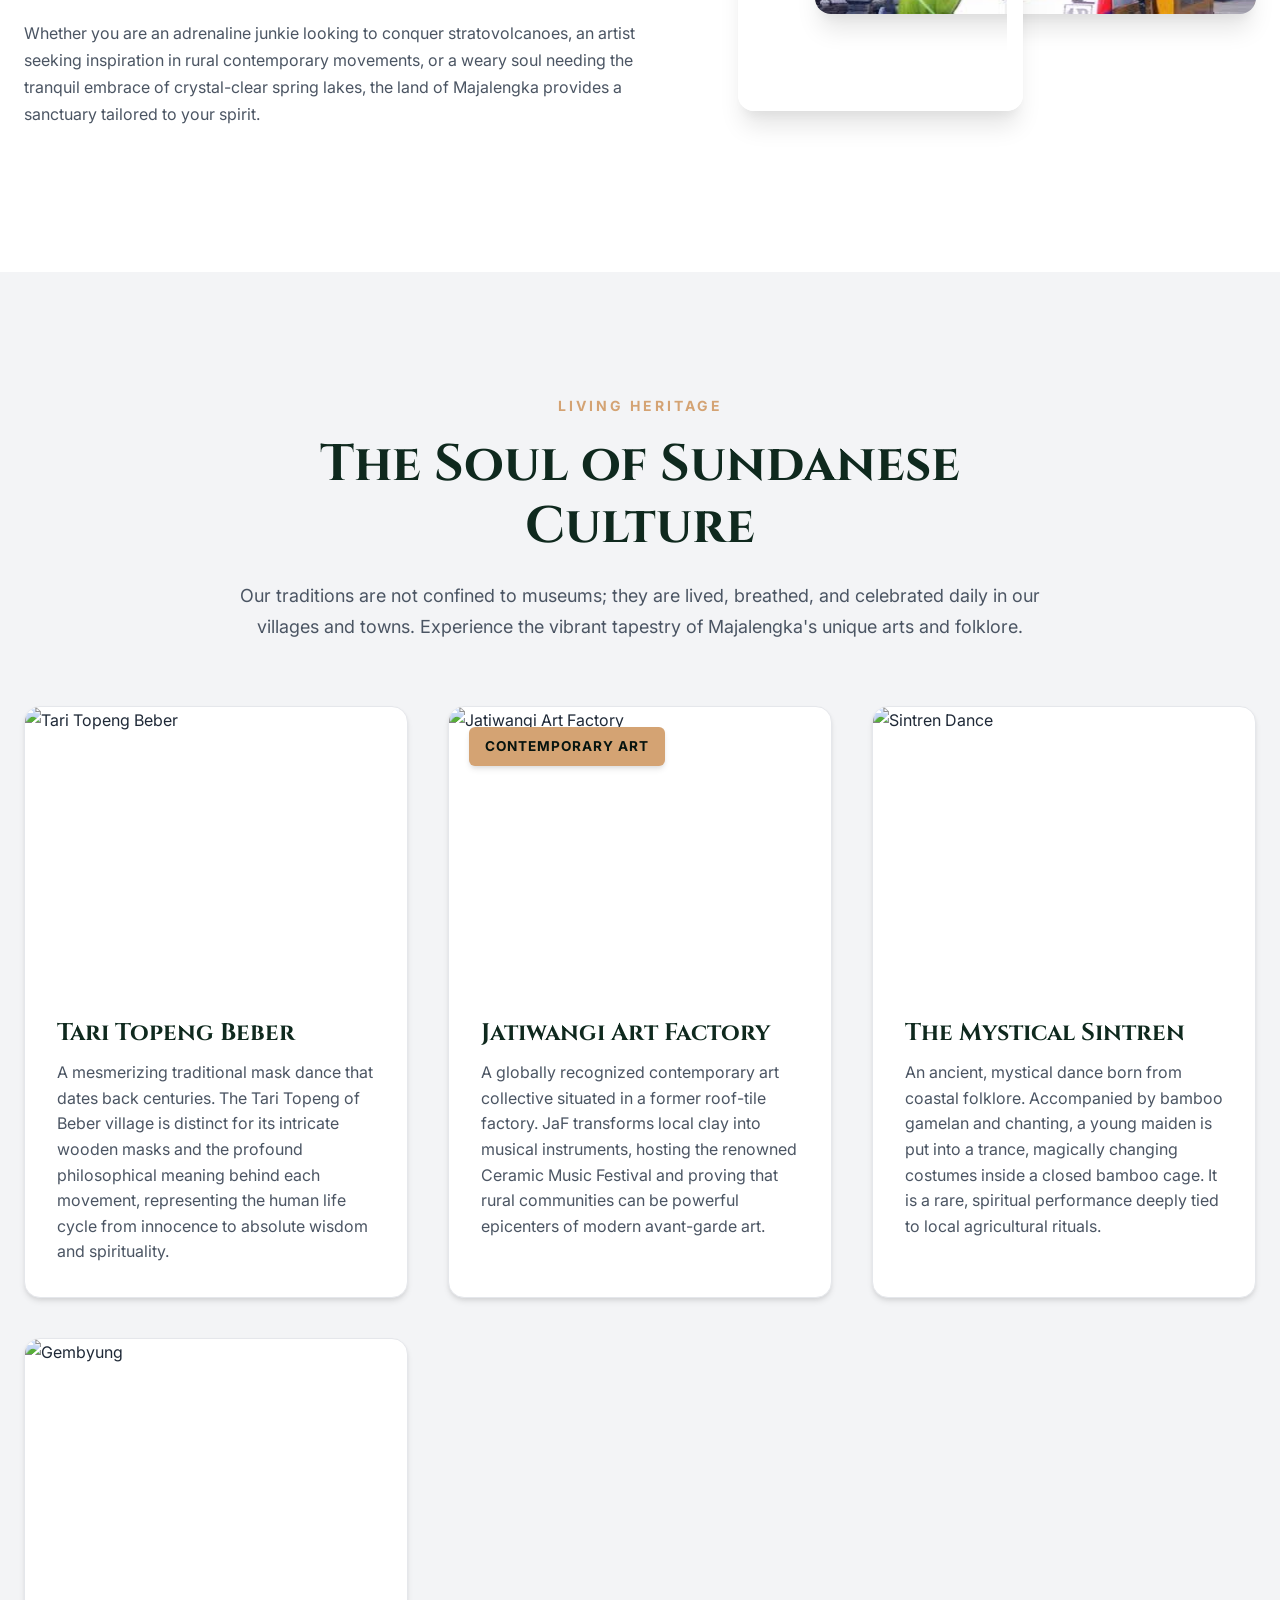
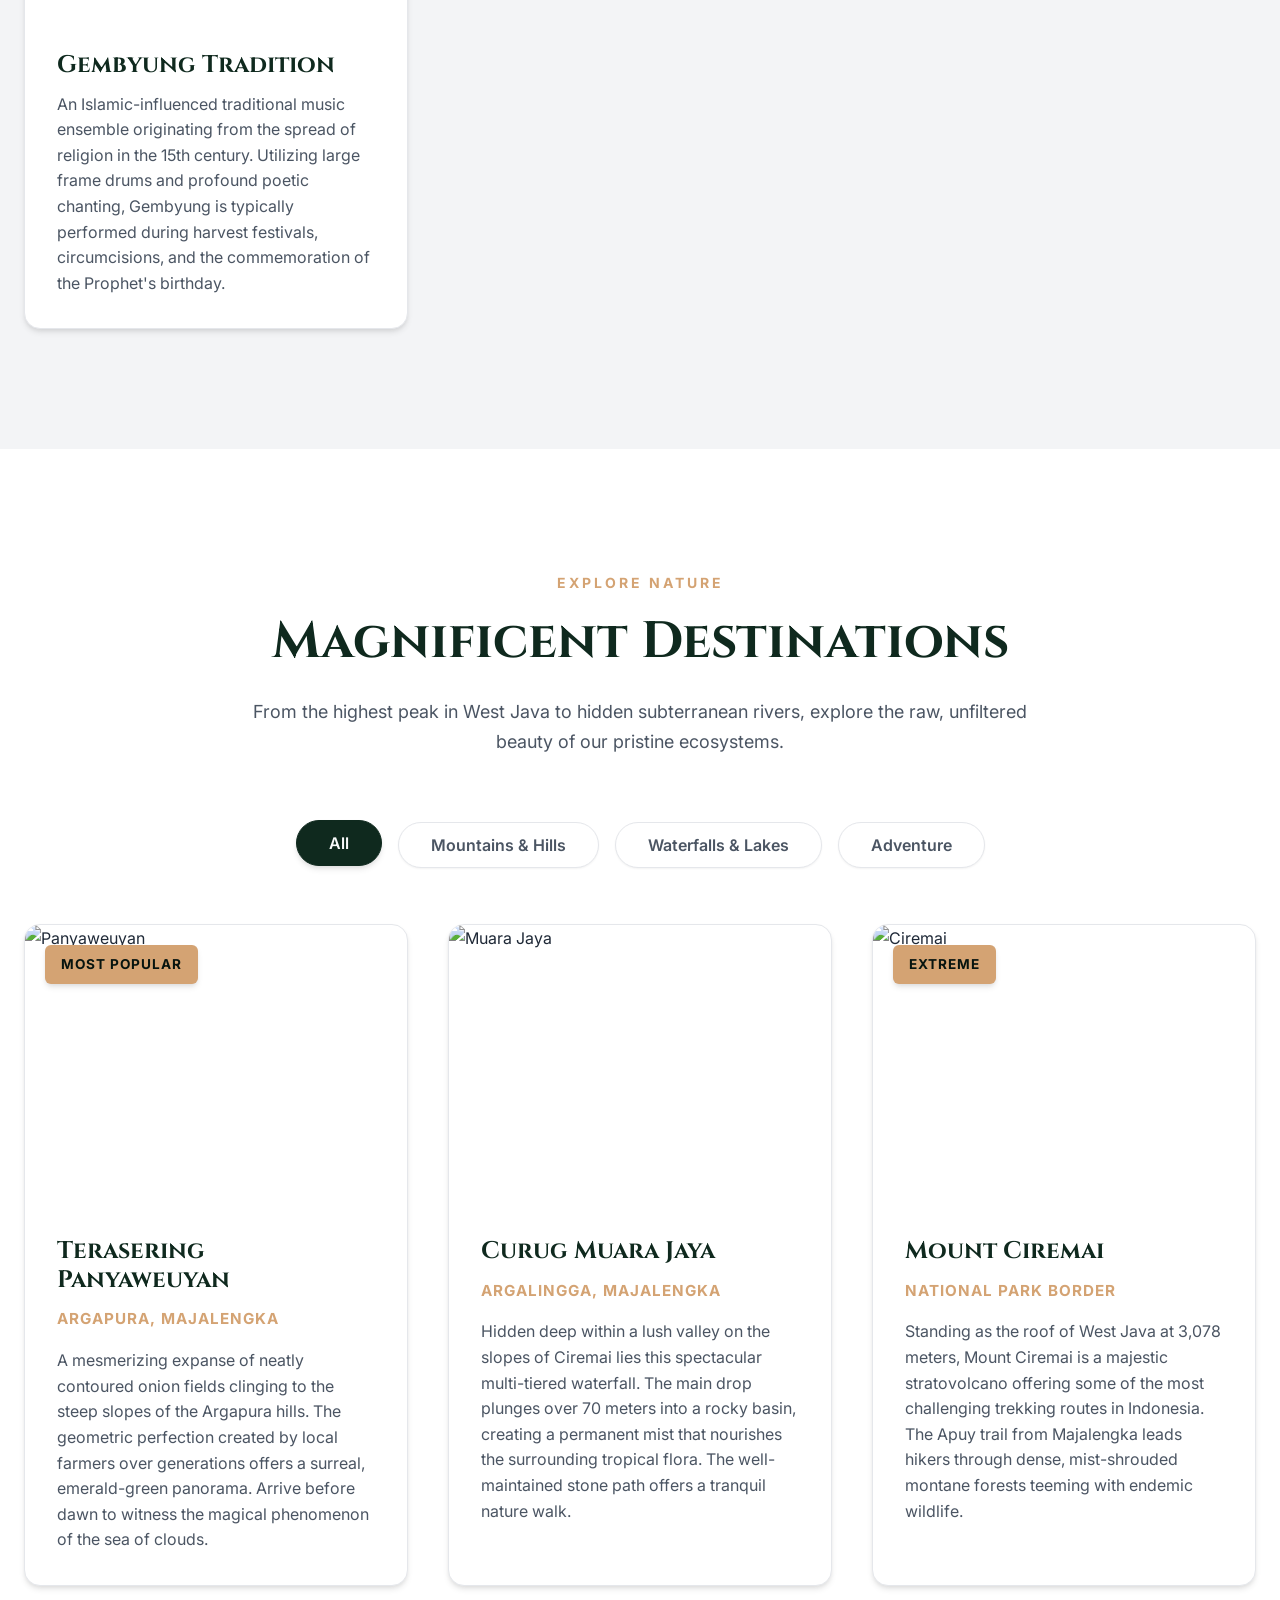
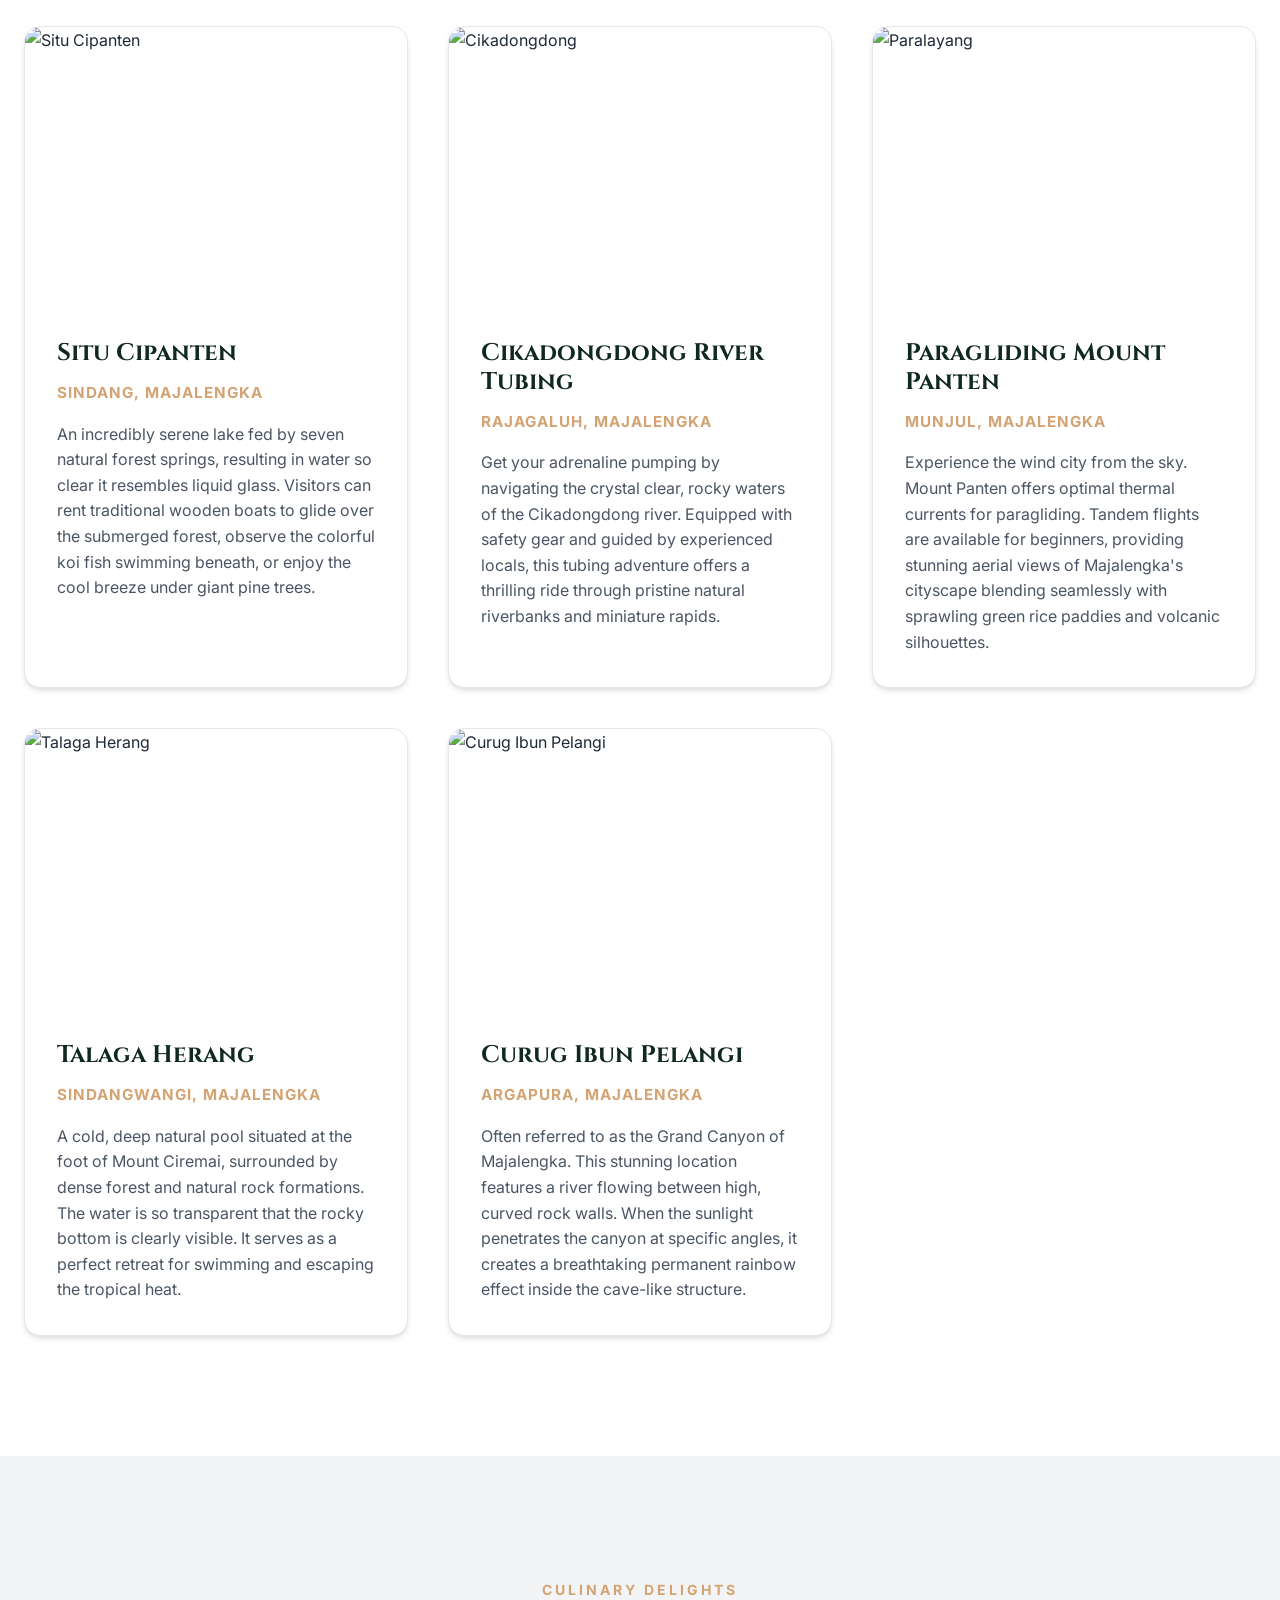
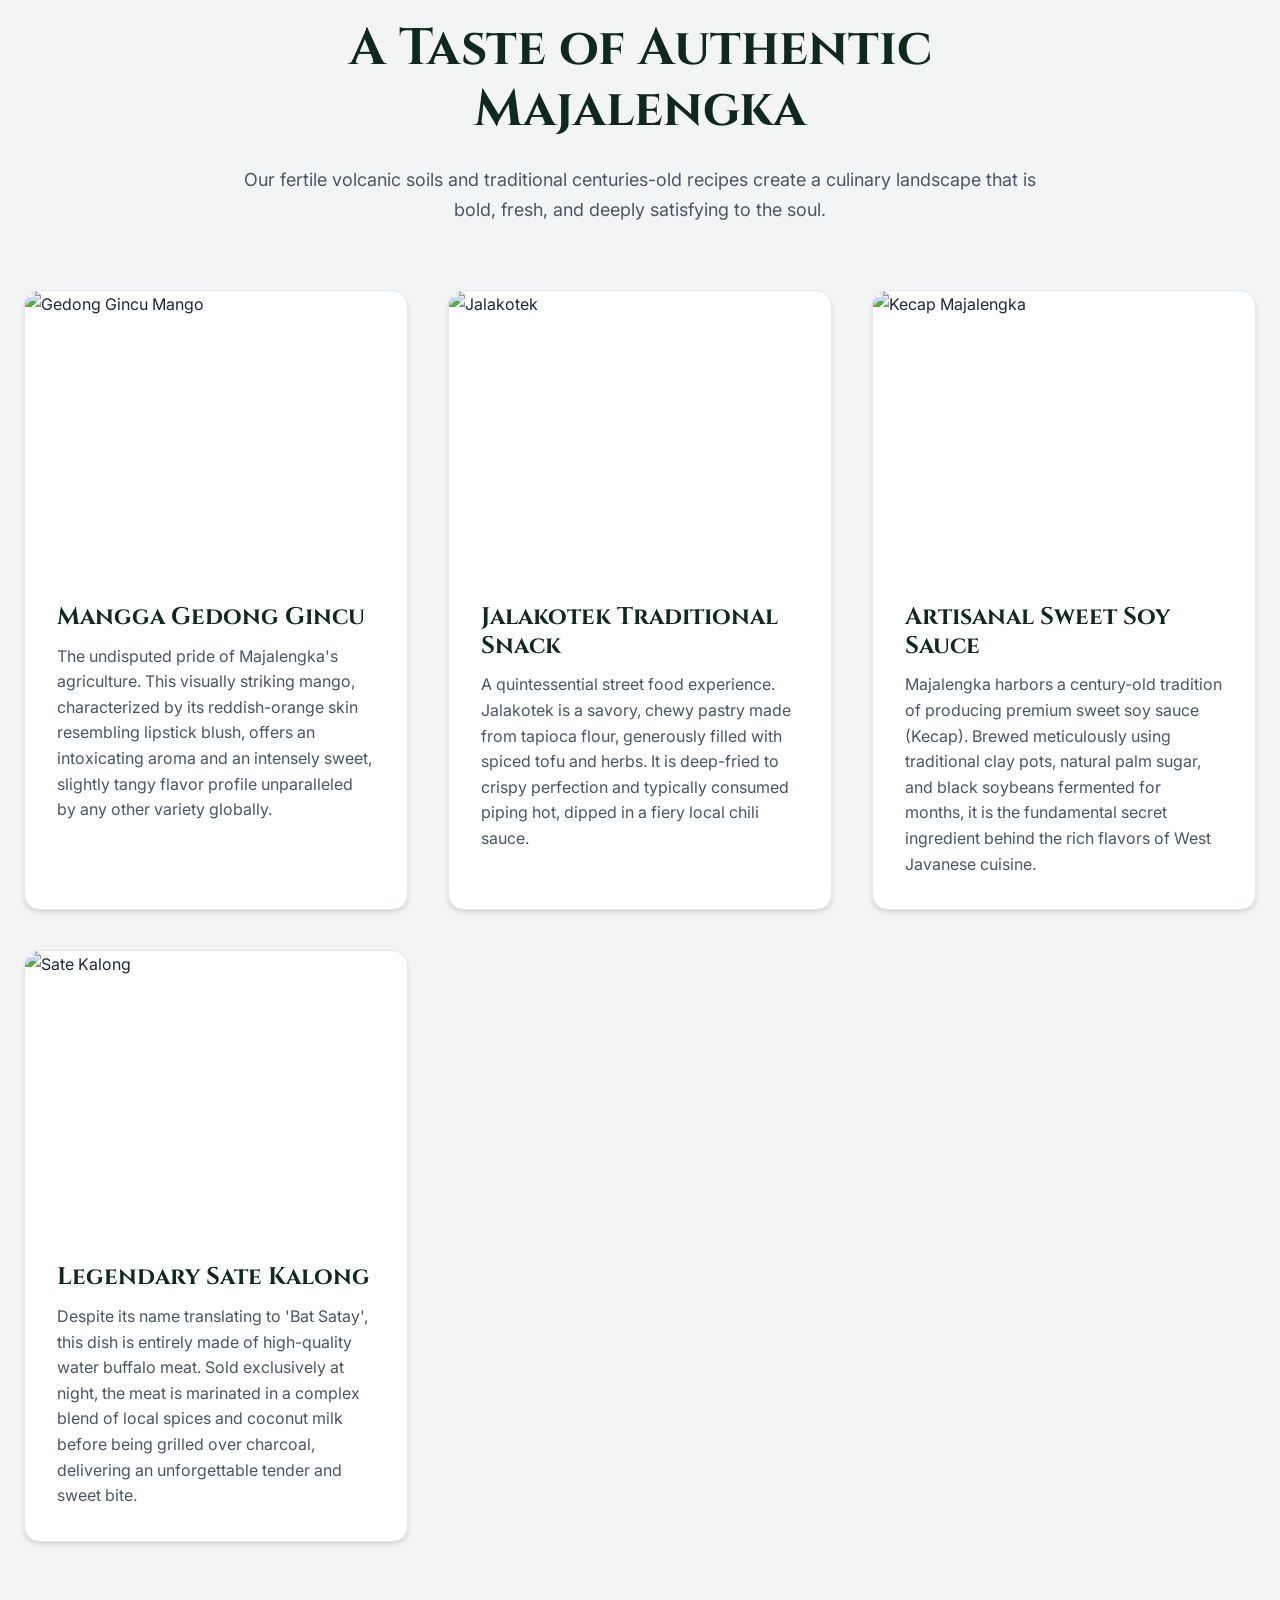
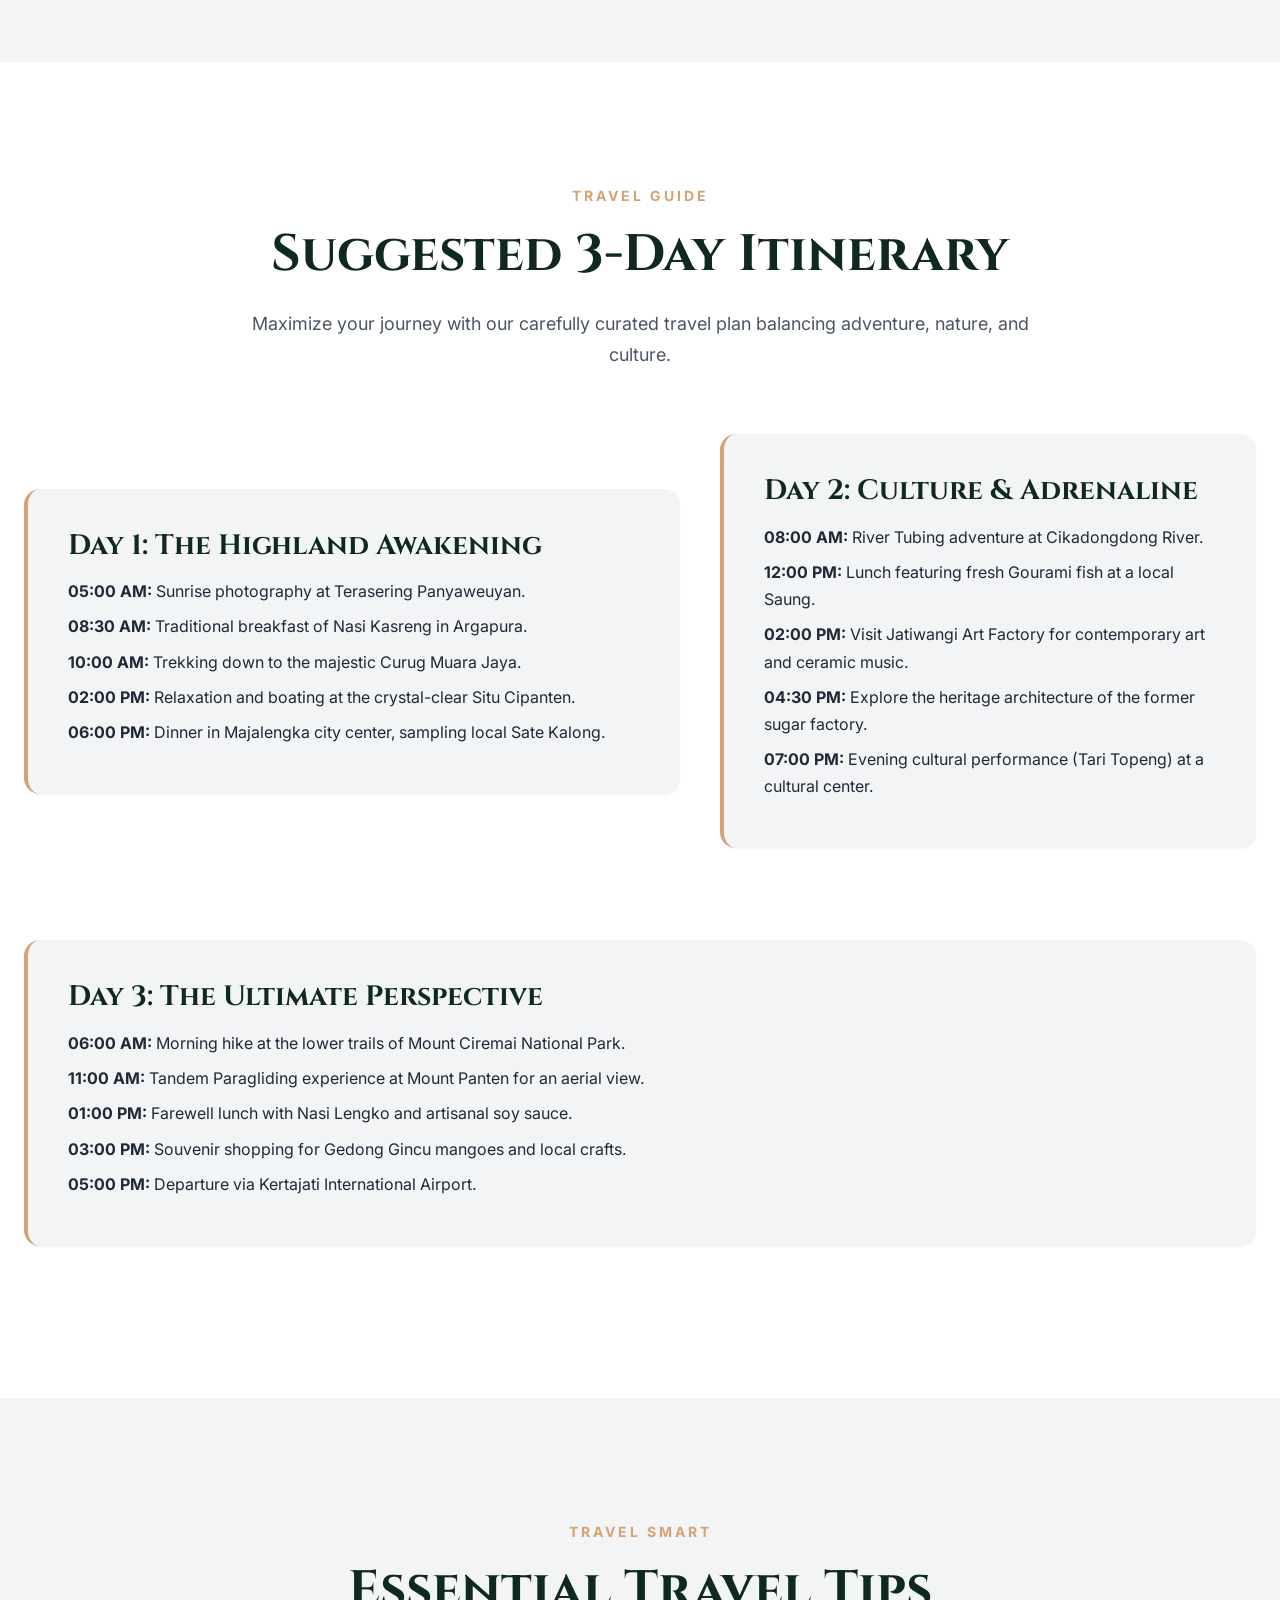
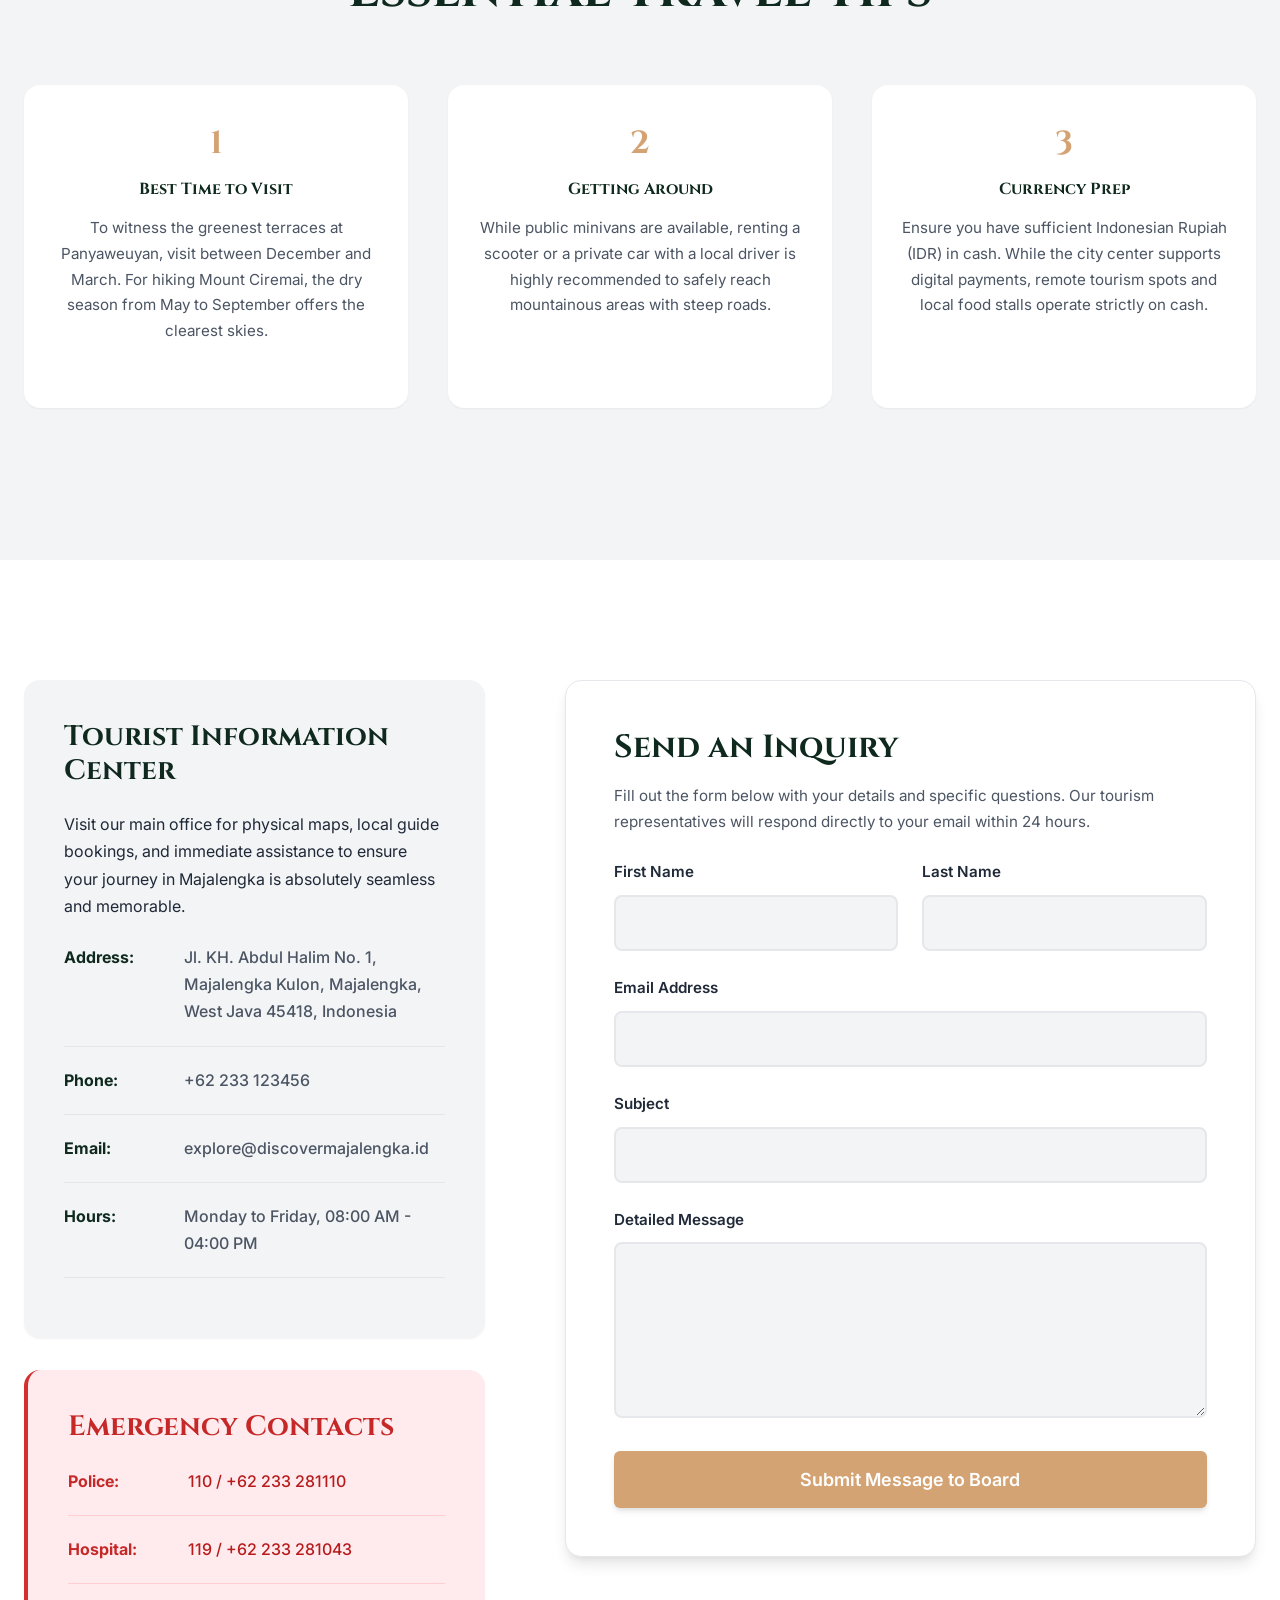
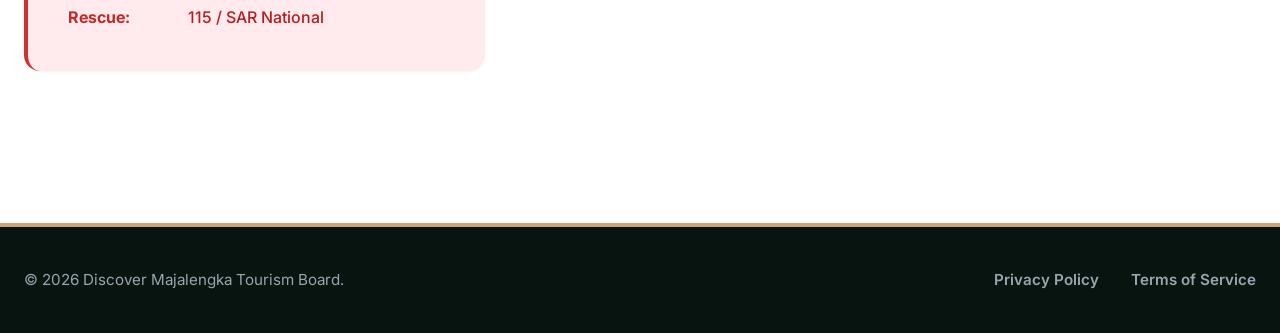
==== commit 0b9d3add: "Update index.html" ====
--- a/index.html
+++ b/index.html
@@ -42,8 +42,8 @@
                     <p>Whether you are an adrenaline junkie looking to conquer stratovolcanoes, an artist seeking inspiration in rural contemporary movements, or a weary soul needing the tranquil embrace of crystal-clear spring lakes, the land of Majalengka provides a sanctuary tailored to your spirit.</p>
                 </div>
                 <div class="intro-gallery">
-                    <img src="https://www.google.com/search?client=ms-android-vivo-terr1-rso2&hs=NWvU&sca_esv=647dd897d658ce20&sxsrf=ANbL-n60pRhKNNTl1wm6Vpy4BLj4_K1rIg:1774549102180&udm=2&fbs=[base64]&q=majalengka&sa=X&ved=2ahUKEwiRxfzGlr6TAxUKxzgGHXJUHxEQtKgLegQIDRAB&biw=390&bih=738&dpr=1.84#sv=CAMSZBoyKhBlLTRXZjJPVEVGN1AzTHBNMg40V2YyT1RFRjdQM0xwTToOeWhINUd0MEtHeG4wR00gBCokCg5qX3NqZDFsb09FZk1vTRIQZS00V2YyT1RFRjdQM0xwTRgAMAFKBAgBEAIYByCfmcnODUoIEAIYASACKAE" alt="Bunderan Munjul" class="img-main">
-                    <img src="https://images.unsplash.com/photo-1544434914-f584e0394334?auto=format&fit=crop&w=400&q=80" alt="Majalengka River" class="img-sub">
+                    <img src="image/bunderan-munjul.jpg" alt="Bunderan Munjul" class="img-main">
+                    <img src="image/majalengka-river.jpg" alt="Majalengka River" class="img-sub">
                 </div>
             </div>
         </section>
@@ -57,7 +57,7 @@
                 <div class="destination-grid full-grid">
                     <article class="dest-card">
                         <div class="dest-img-wrapper">
-                            <img src="https://images.unsplash.com/photo-1528222409593-9204bc32e721?auto=format&fit=crop&w=800&q=80" alt="Tari Topeng Beber">
+                            <img src="image/tari-topeng-beber.jpg" alt="Tari Topeng Beber">
                         </div>
                         <div class="dest-info">
                             <h3>Tari Topeng Beber</h3>
@@ -67,7 +67,7 @@
                     <article class="dest-card">
                         <div class="dest-img-wrapper">
                             <span class="badge">Contemporary Art</span>
-                            <img src="https://images.unsplash.com/photo-1514525253161-7a46d19cd819?auto=format&fit=crop&w=800&q=80" alt="Jatiwangi Art Factory">
+                            <img src="image/jatiwangi-art-factory.jpg" alt="Jatiwangi Art Factory">
                         </div>
                         <div class="dest-info">
                             <h3>Jatiwangi Art Factory</h3>
@@ -76,7 +76,7 @@
                     </article>
                     <article class="dest-card">
                         <div class="dest-img-wrapper">
-                            <img src="https://images.unsplash.com/photo-1516450360452-9312f5e86fc7?auto=format&fit=crop&w=800&q=80" alt="Sintren Dance">
+                            <img src="image/sintren-dance.jpg" alt="Sintren Dance">
                         </div>
                         <div class="dest-info">
                             <h3>The Mystical Sintren</h3>
@@ -85,7 +85,7 @@
                     </article>
                     <article class="dest-card">
                         <div class="dest-img-wrapper">
-                            <img src="https://images.unsplash.com/photo-1511671782779-c97d3d27a1d4?auto=format&fit=crop&w=800&q=80" alt="Gembyung">
+                            <img src="image/gembyung.jpg" alt="Gembyung">
                         </div>
                         <div class="dest-info">
                             <h3>Gembyung Tradition</h3>
@@ -112,7 +112,7 @@
                     <article class="dest-card mix mountain">
                         <div class="dest-img-wrapper">
                             <span class="badge">Most Popular</span>
-                            <img src="https://images.unsplash.com/photo-1596404984534-118c7d0d046e?auto=format&fit=crop&w=800&q=80" alt="Panyaweuyan">
+                            <img src="image/panyaweuyan.jpg" alt="Panyaweuyan">
                         </div>
                         <div class="dest-info">
                             <h3>Terasering Panyaweuyan</h3>
@@ -122,7 +122,7 @@
                     </article>
                     <article class="dest-card mix water">
                         <div class="dest-img-wrapper">
-                            <img src="https://images.unsplash.com/photo-1432405972618-c60b0225b8f9?auto=format&fit=crop&w=800&q=80" alt="Muara Jaya">
+                            <img src="image/muara-jaya.jpg" alt="Muara Jaya">
                         </div>
                         <div class="dest-info">
                             <h3>Curug Muara Jaya</h3>
@@ -133,7 +133,7 @@
                     <article class="dest-card mix mountain adventure">
                         <div class="dest-img-wrapper">
                             <span class="badge">Extreme</span>
-                            <img src="https://images.unsplash.com/photo-1506905925209-4ce4327249a1?auto=format&fit=crop&w=800&q=80" alt="Ciremai">
+                            <img src="image/ciremai.jpg" alt="Ciremai">
                         </div>
                         <div class="dest-info">
                             <h3>Mount Ciremai</h3>
@@ -143,7 +143,7 @@
                     </article>
                     <article class="dest-card mix water">
                         <div class="dest-img-wrapper">
-                            <img src="https://images.unsplash.com/photo-1518548419970-58e3b4079ab2?auto=format&fit=crop&w=800&q=80" alt="Situ Cipanten">
+                            <img src="image/situ-cipanten.jpg" alt="Situ Cipanten">
                         </div>
                         <div class="dest-info">
                             <h3>Situ Cipanten</h3>
@@ -153,7 +153,7 @@
                     </article>
                     <article class="dest-card mix adventure water">
                         <div class="dest-img-wrapper">
-                            <img src="https://images.unsplash.com/photo-1544434914-f584e0394334?auto=format&fit=crop&w=800&q=80" alt="Cikadongdong">
+                            <img src="image/cikadongdong.jpg" alt="Cikadongdong">
                         </div>
                         <div class="dest-info">
                             <h3>Cikadongdong River Tubing</h3>
@@ -163,7 +163,7 @@
                     </article>
                     <article class="dest-card mix mountain adventure">
                         <div class="dest-img-wrapper">
-                            <img src="https://images.unsplash.com/photo-1522093537031-3ee8eb5a109a?auto=format&fit=crop&w=800&q=80" alt="Paralayang">
+                            <img src="image/paralayang.jpg" alt="Paralayang">
                         </div>
                         <div class="dest-info">
                             <h3>Paragliding Mount Panten</h3>
@@ -173,7 +173,7 @@
                     </article>
                     <article class="dest-card mix water">
                         <div class="dest-img-wrapper">
-                            <img src="https://images.unsplash.com/photo-1432405972618-c60b0225b8f9?auto=format&fit=crop&w=800&q=80" alt="Talaga Herang">
+                            <img src="image/talaga-herang.jpg" alt="Talaga Herang">
                         </div>
                         <div class="dest-info">
                             <h3>Talaga Herang</h3>
@@ -183,7 +183,7 @@
                     </article>
                     <article class="dest-card mix water adventure">
                         <div class="dest-img-wrapper">
-                            <img src="https://images.unsplash.com/photo-1518548419970-58e3b4079ab2?auto=format&fit=crop&w=800&q=80" alt="Curug Ibun Pelangi">
+                            <img src="image/curug-ibun-pelangi.jpg" alt="Curug Ibun Pelangi">
                         </div>
                         <div class="dest-info">
                             <h3>Curug Ibun Pelangi</h3>
@@ -204,7 +204,7 @@
                 <div class="destination-grid full-grid">
                     <article class="dest-card">
                         <div class="dest-img-wrapper">
-                            <img src="https://images.unsplash.com/photo-1582515073490-39981397c445?auto=format&fit=crop&w=800&q=80" alt="Gedong Gincu Mango">
+                            <img src="image/gedong-gincu.jpg" alt="Gedong Gincu Mango">
                         </div>
                         <div class="dest-info">
                             <h3>Mangga Gedong Gincu</h3>
@@ -213,7 +213,7 @@
                     </article>
                     <article class="dest-card">
                         <div class="dest-img-wrapper">
-                            <img src="https://images.unsplash.com/photo-1551218808-94e220e084d2?auto=format&fit=crop&w=800&q=80" alt="Jalakotek">
+                            <img src="image/jalakotek.jpg" alt="Jalakotek">
                         </div>
                         <div class="dest-info">
                             <h3>Jalakotek Traditional Snack</h3>
@@ -222,7 +222,7 @@
                     </article>
                     <article class="dest-card">
                         <div class="dest-img-wrapper">
-                            <img src="https://images.unsplash.com/photo-1621996346565-e3dbc646d9a9?auto=format&fit=crop&w=800&q=80" alt="Kecap Majalengka">
+                            <img src="image/kecap-majalengka.jpg" alt="Kecap Majalengka">
                         </div>
                         <div class="dest-info">
                             <h3>Artisanal Sweet Soy Sauce</h3>
@@ -231,7 +231,7 @@
                     </article>
                     <article class="dest-card">
                         <div class="dest-img-wrapper">
-                            <img src="https://images.unsplash.com/photo-1555939594-58d7cb561ad1?auto=format&fit=crop&w=800&q=80" alt="Sate Kalong">
+                            <img src="image/sate-kalong.jpg" alt="Sate Kalong">
                         </div>
                         <div class="dest-info">
                             <h3>Legendary Sate Kalong</h3>
@@ -383,5 +383,5 @@
         </div>
     </footer>
     <script src="script.js"></script>
-   </body>
+  </body>
 </html>
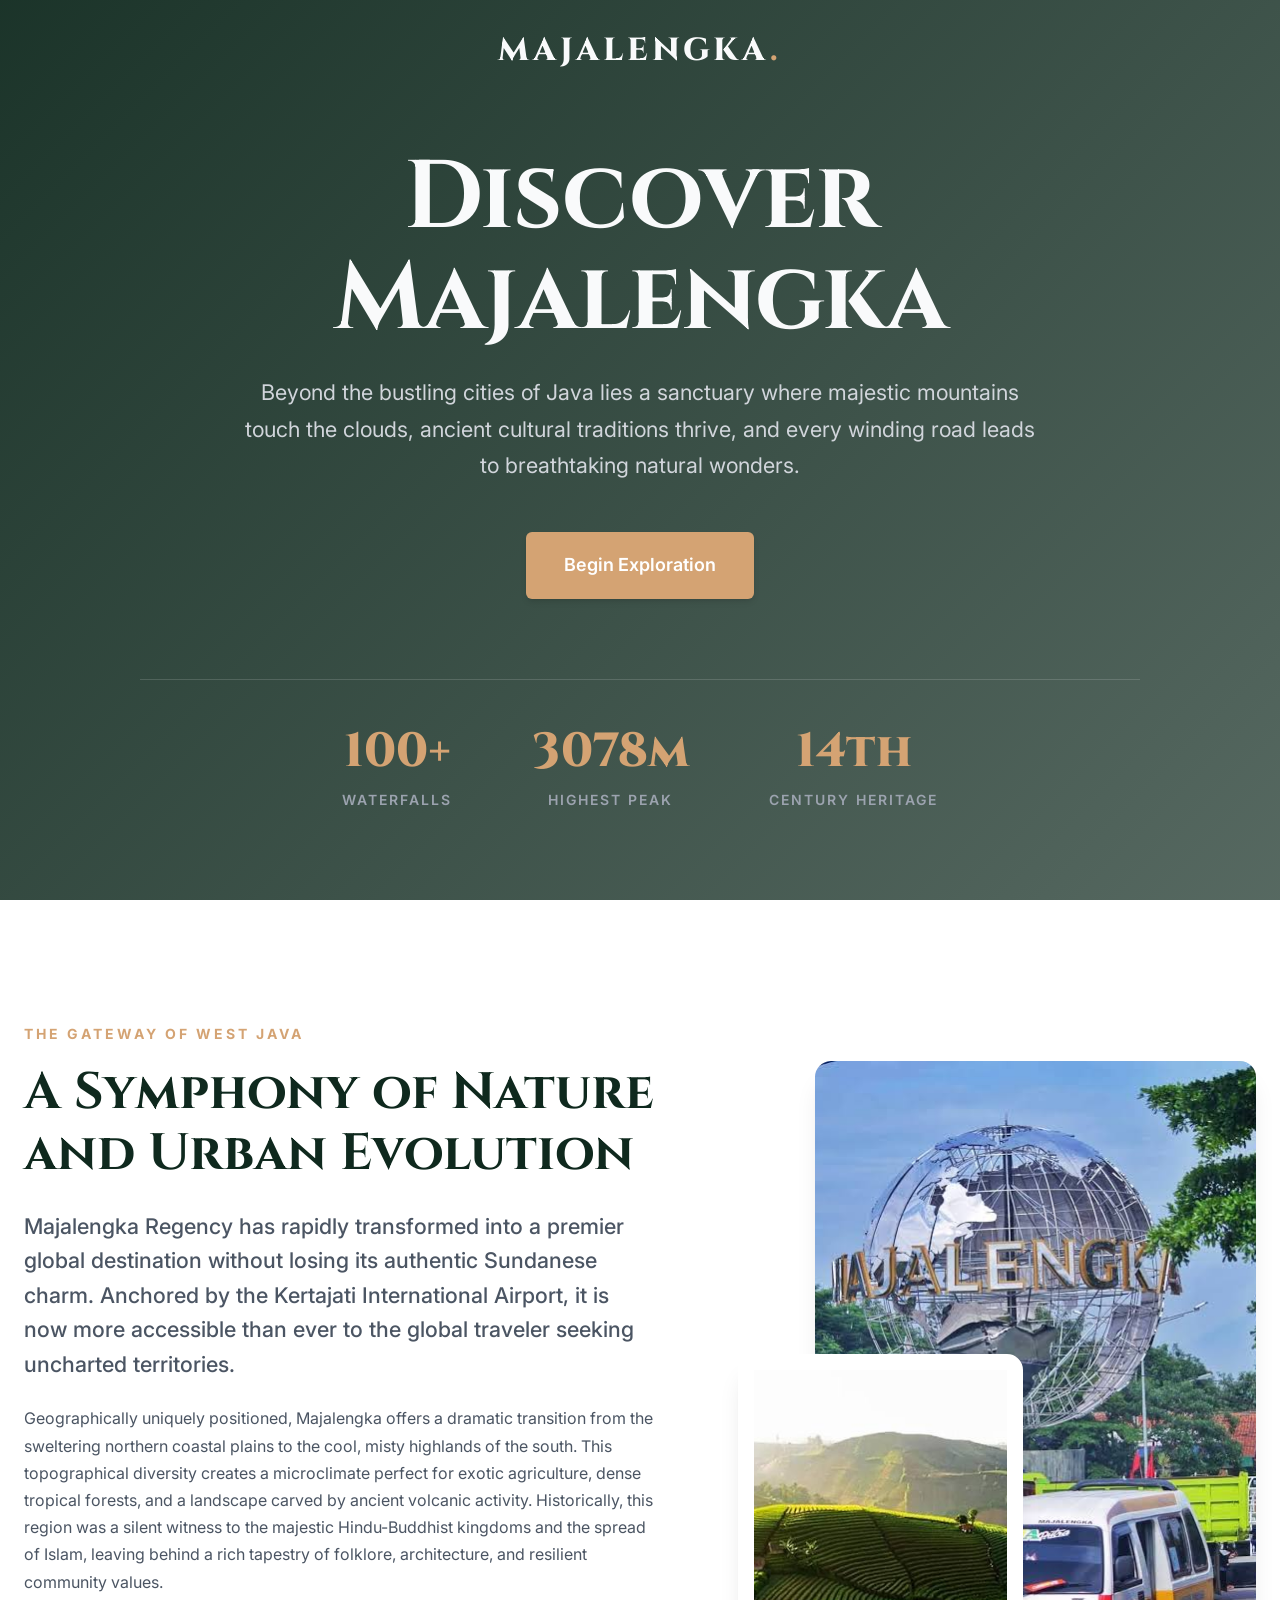
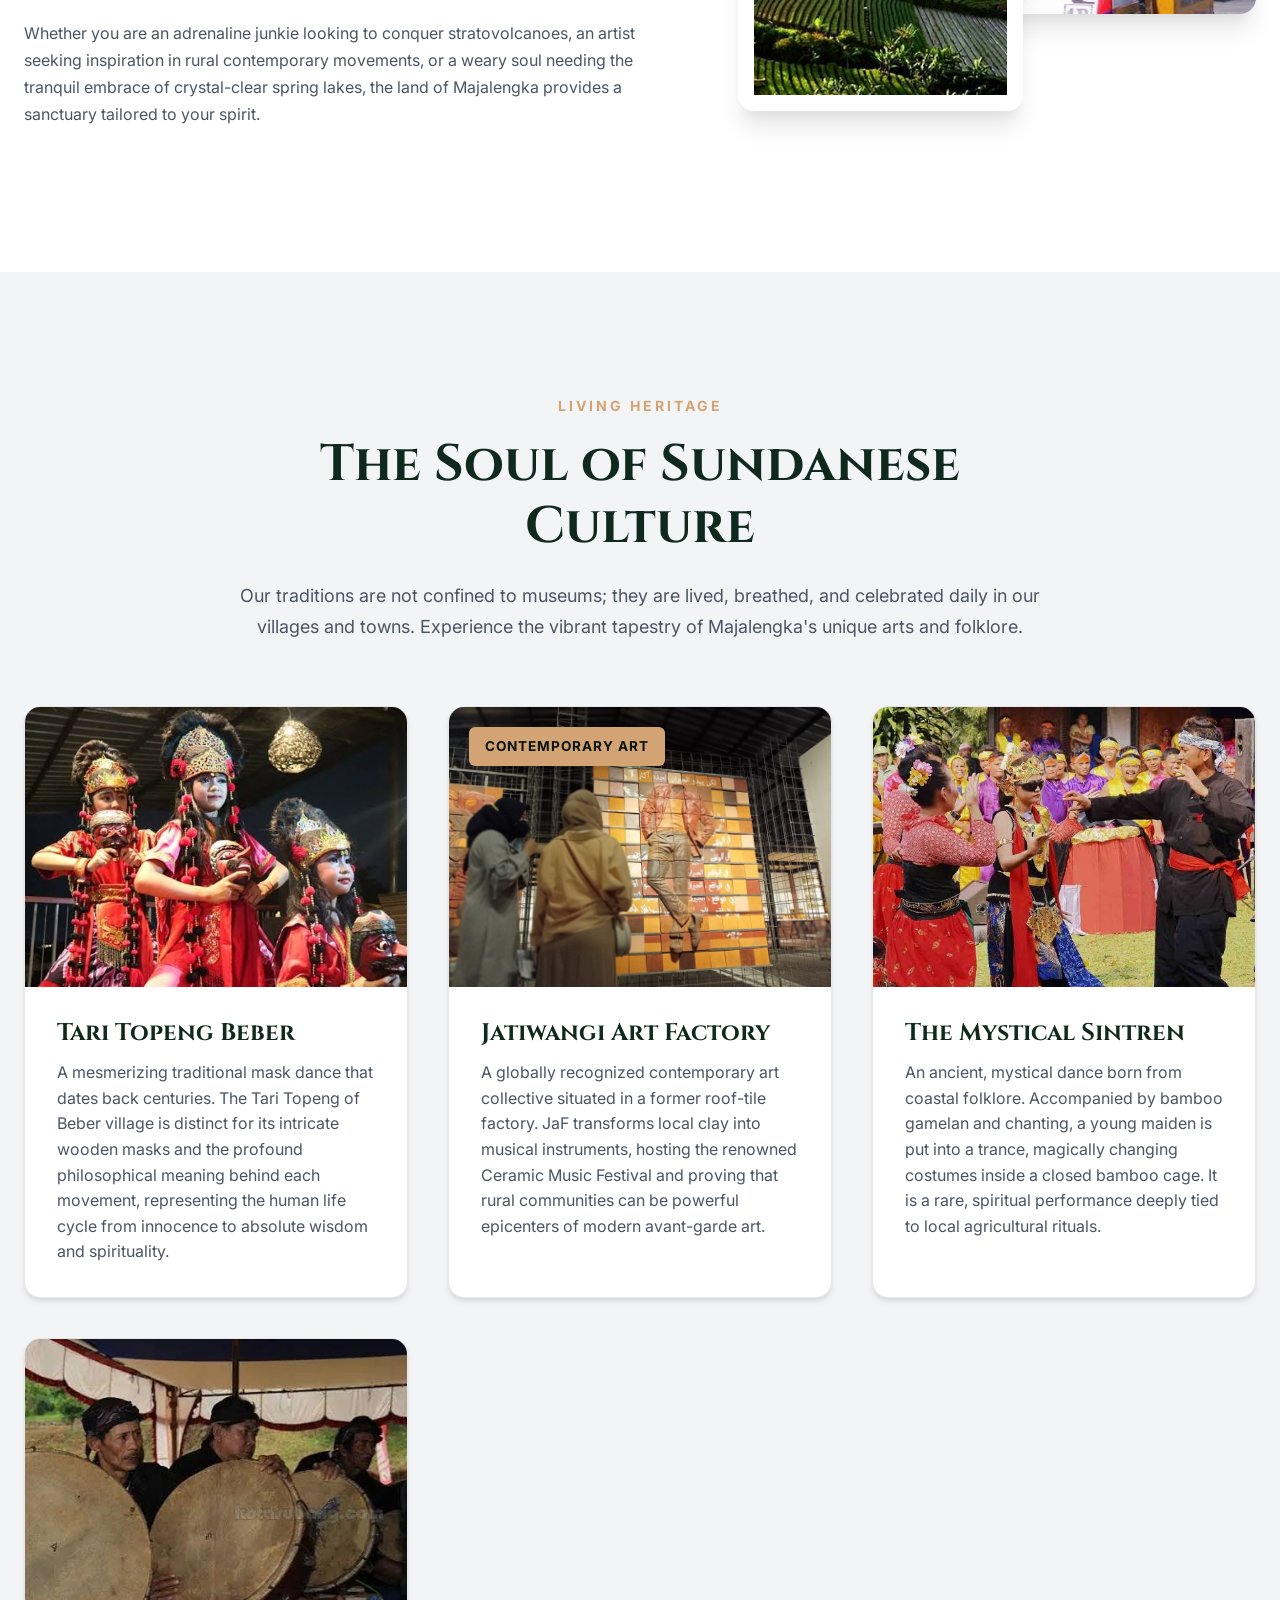
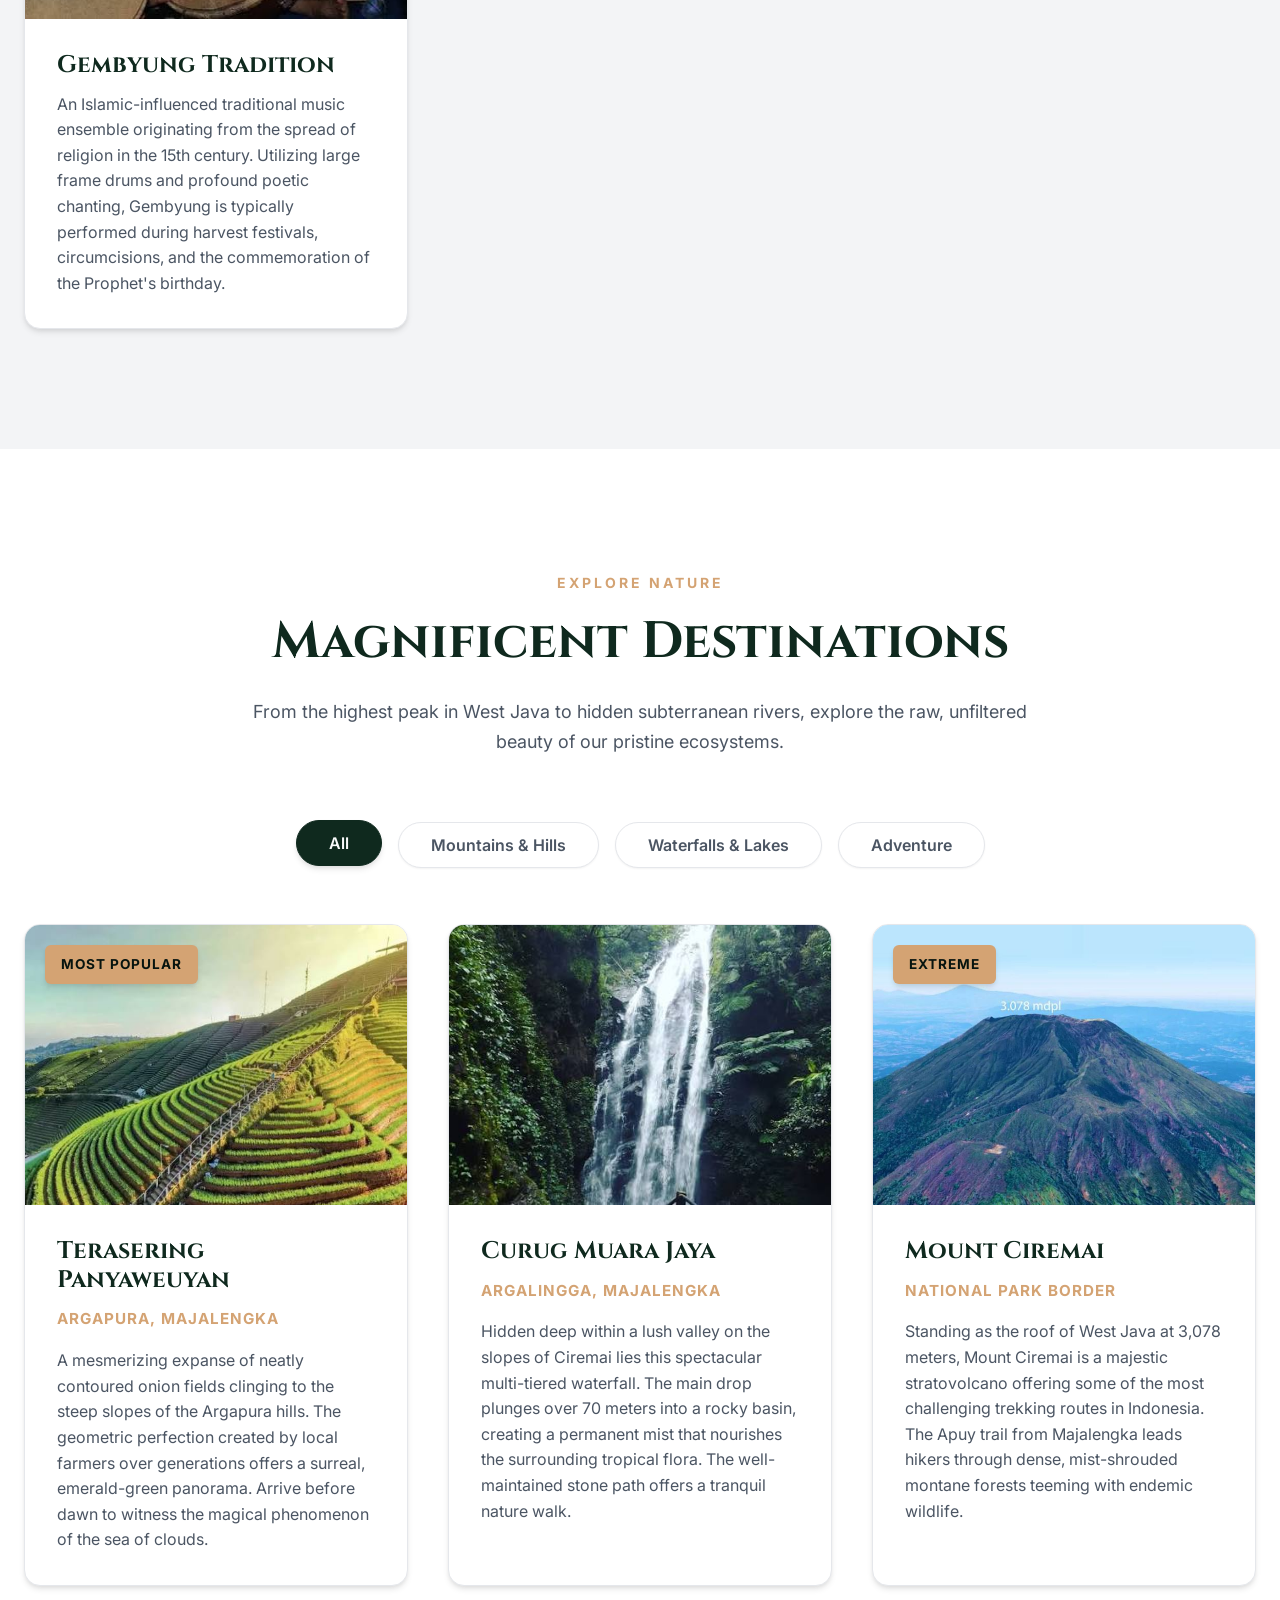
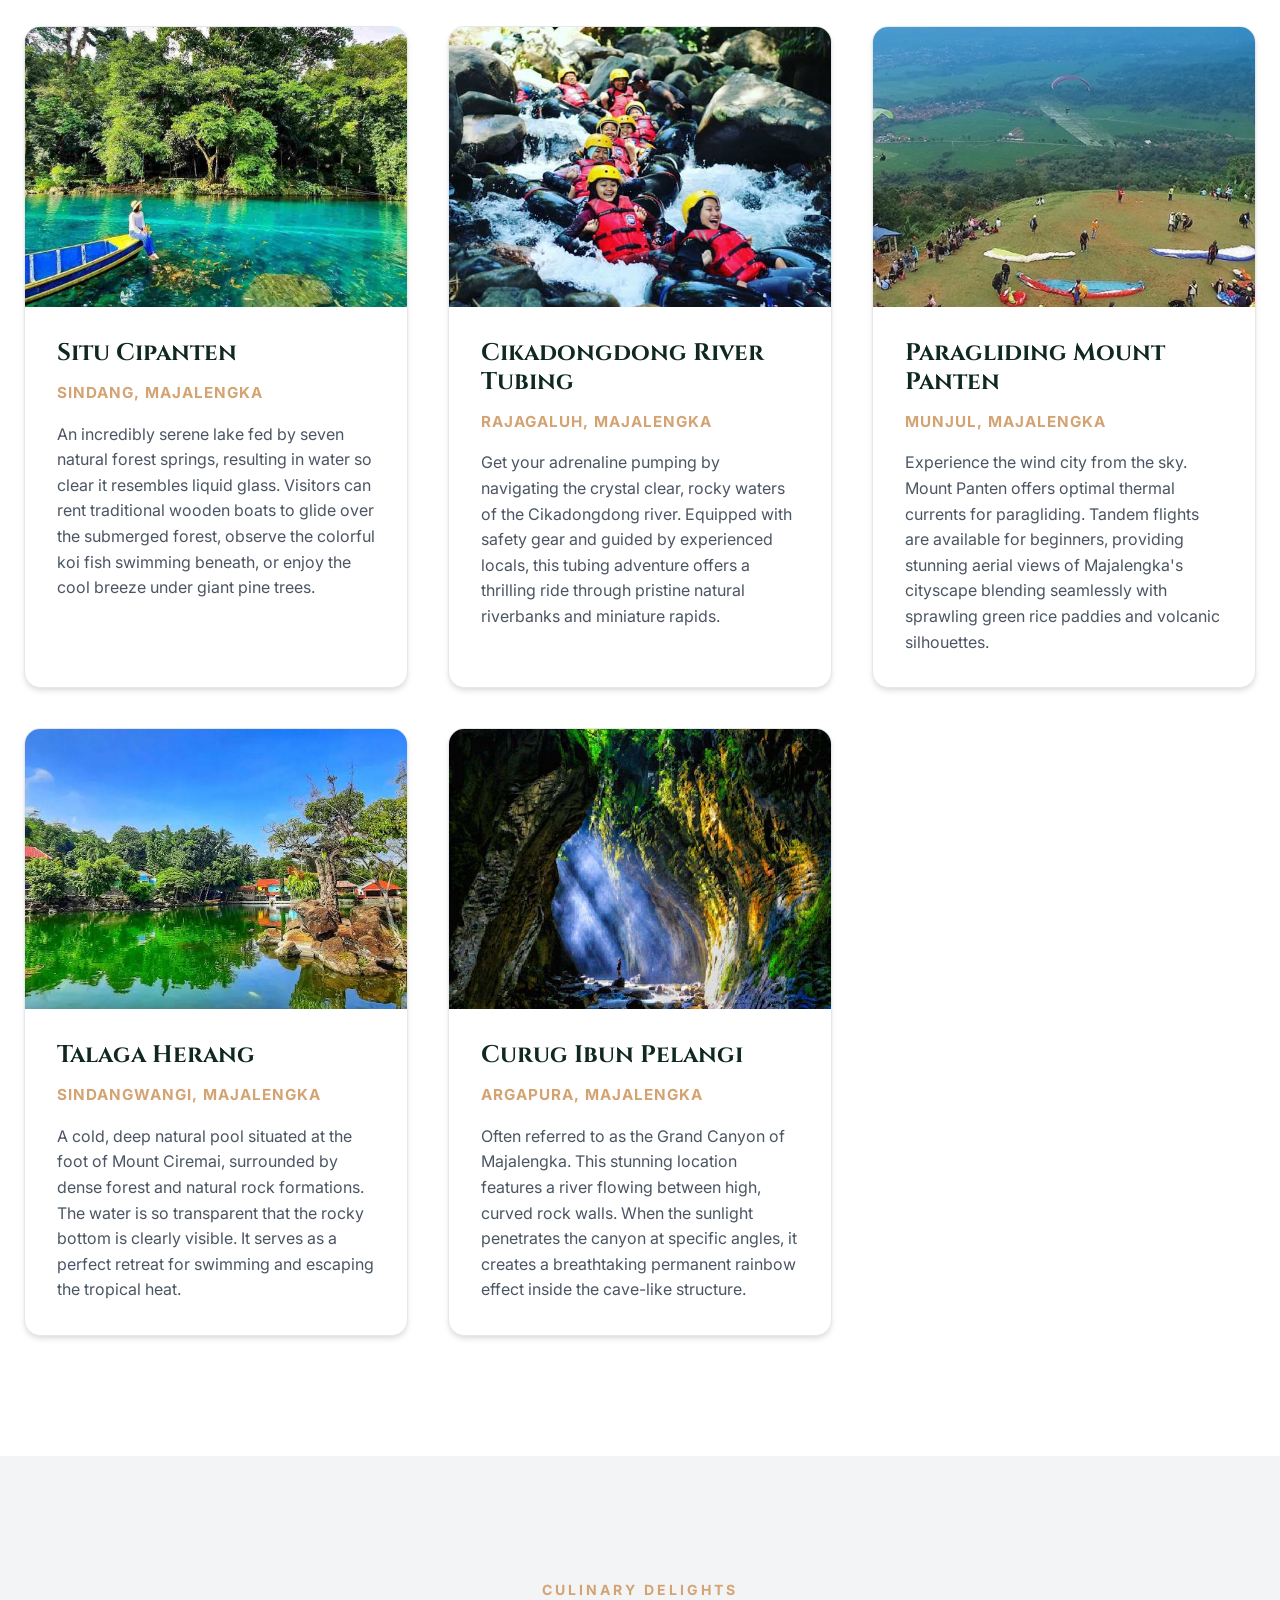
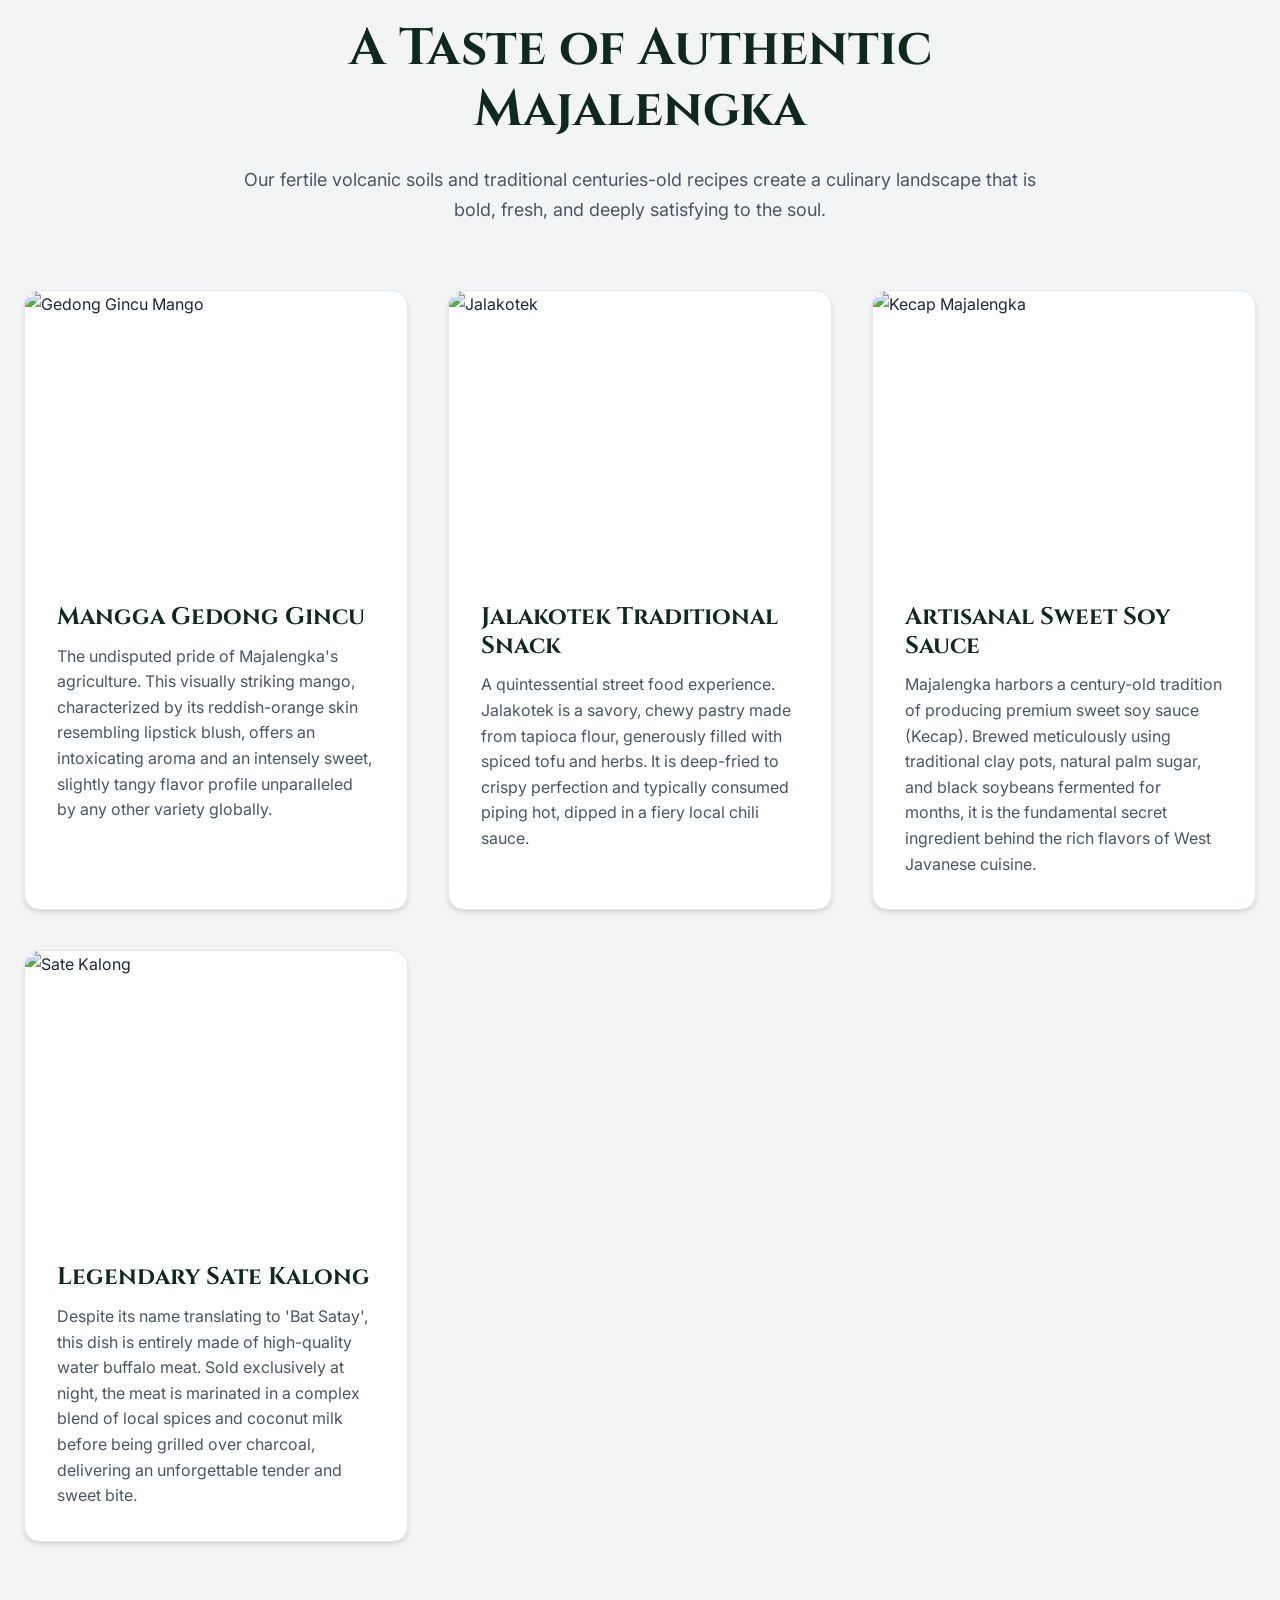
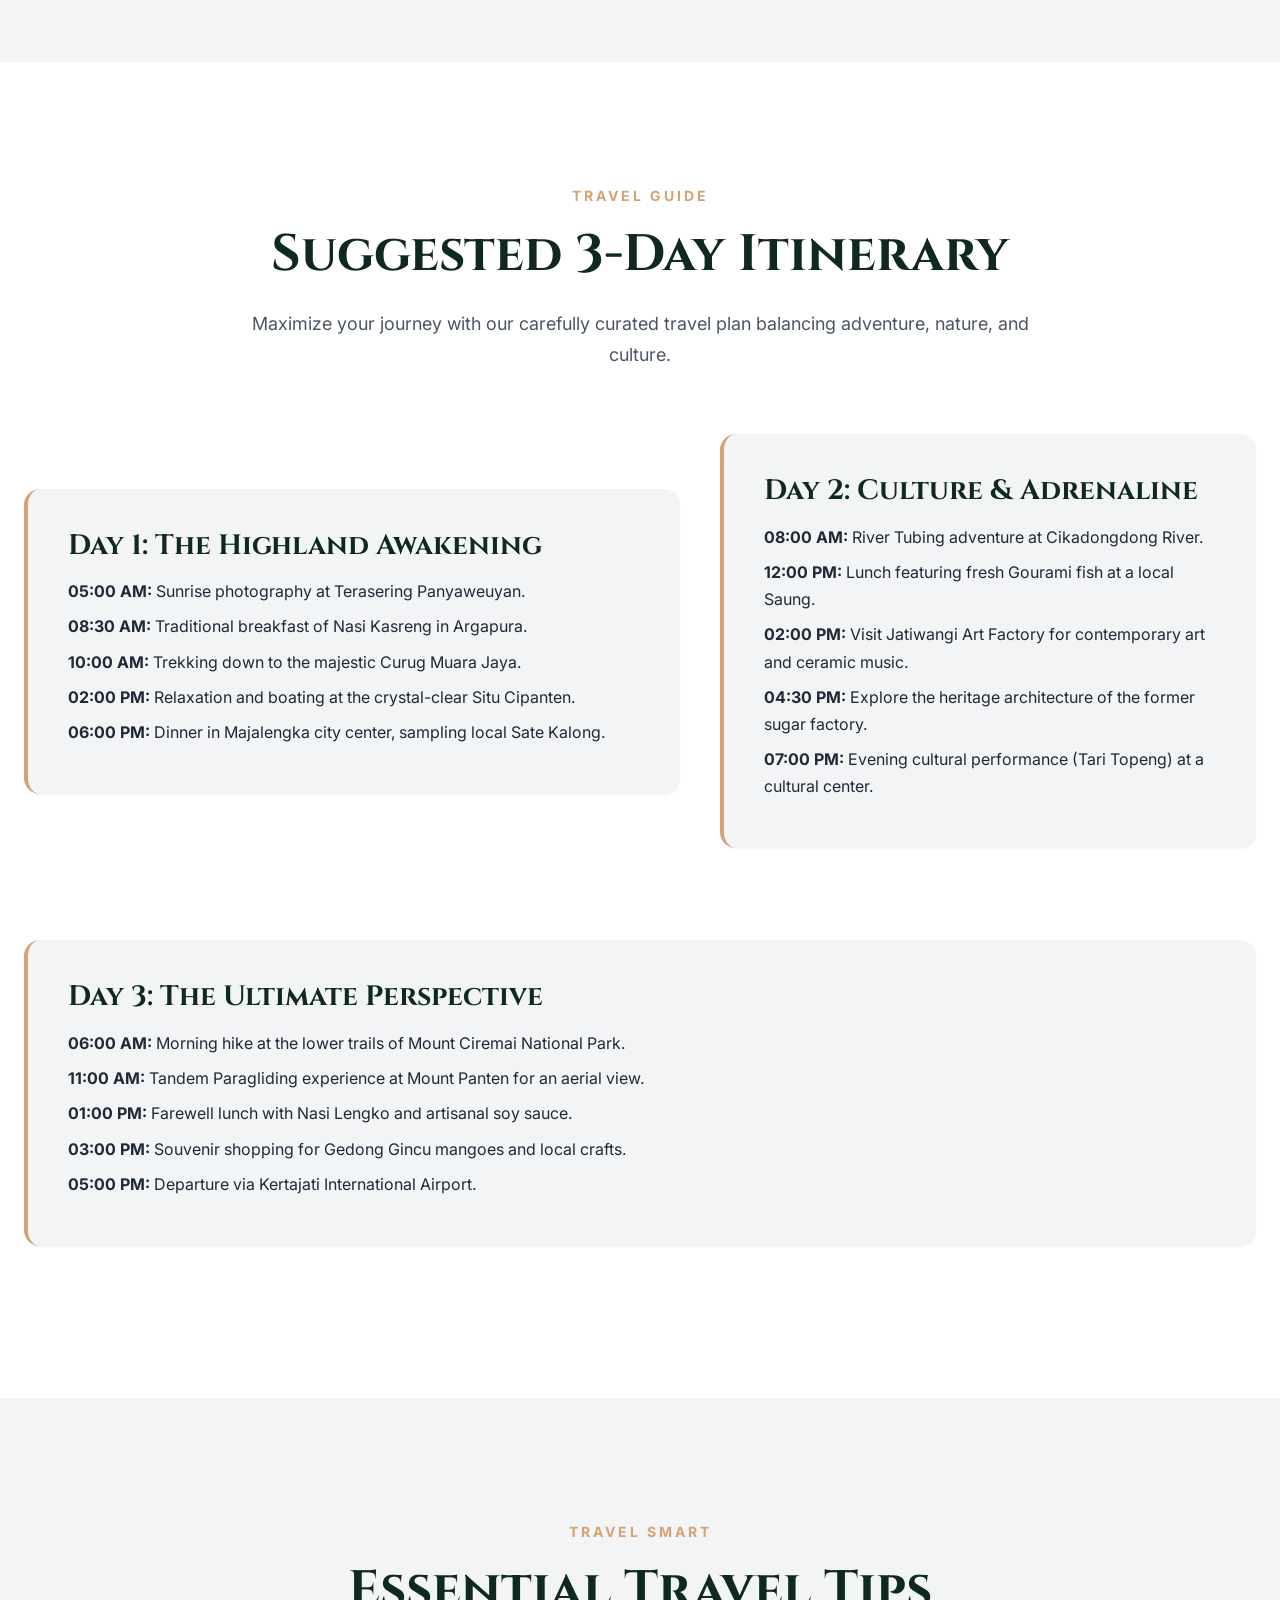
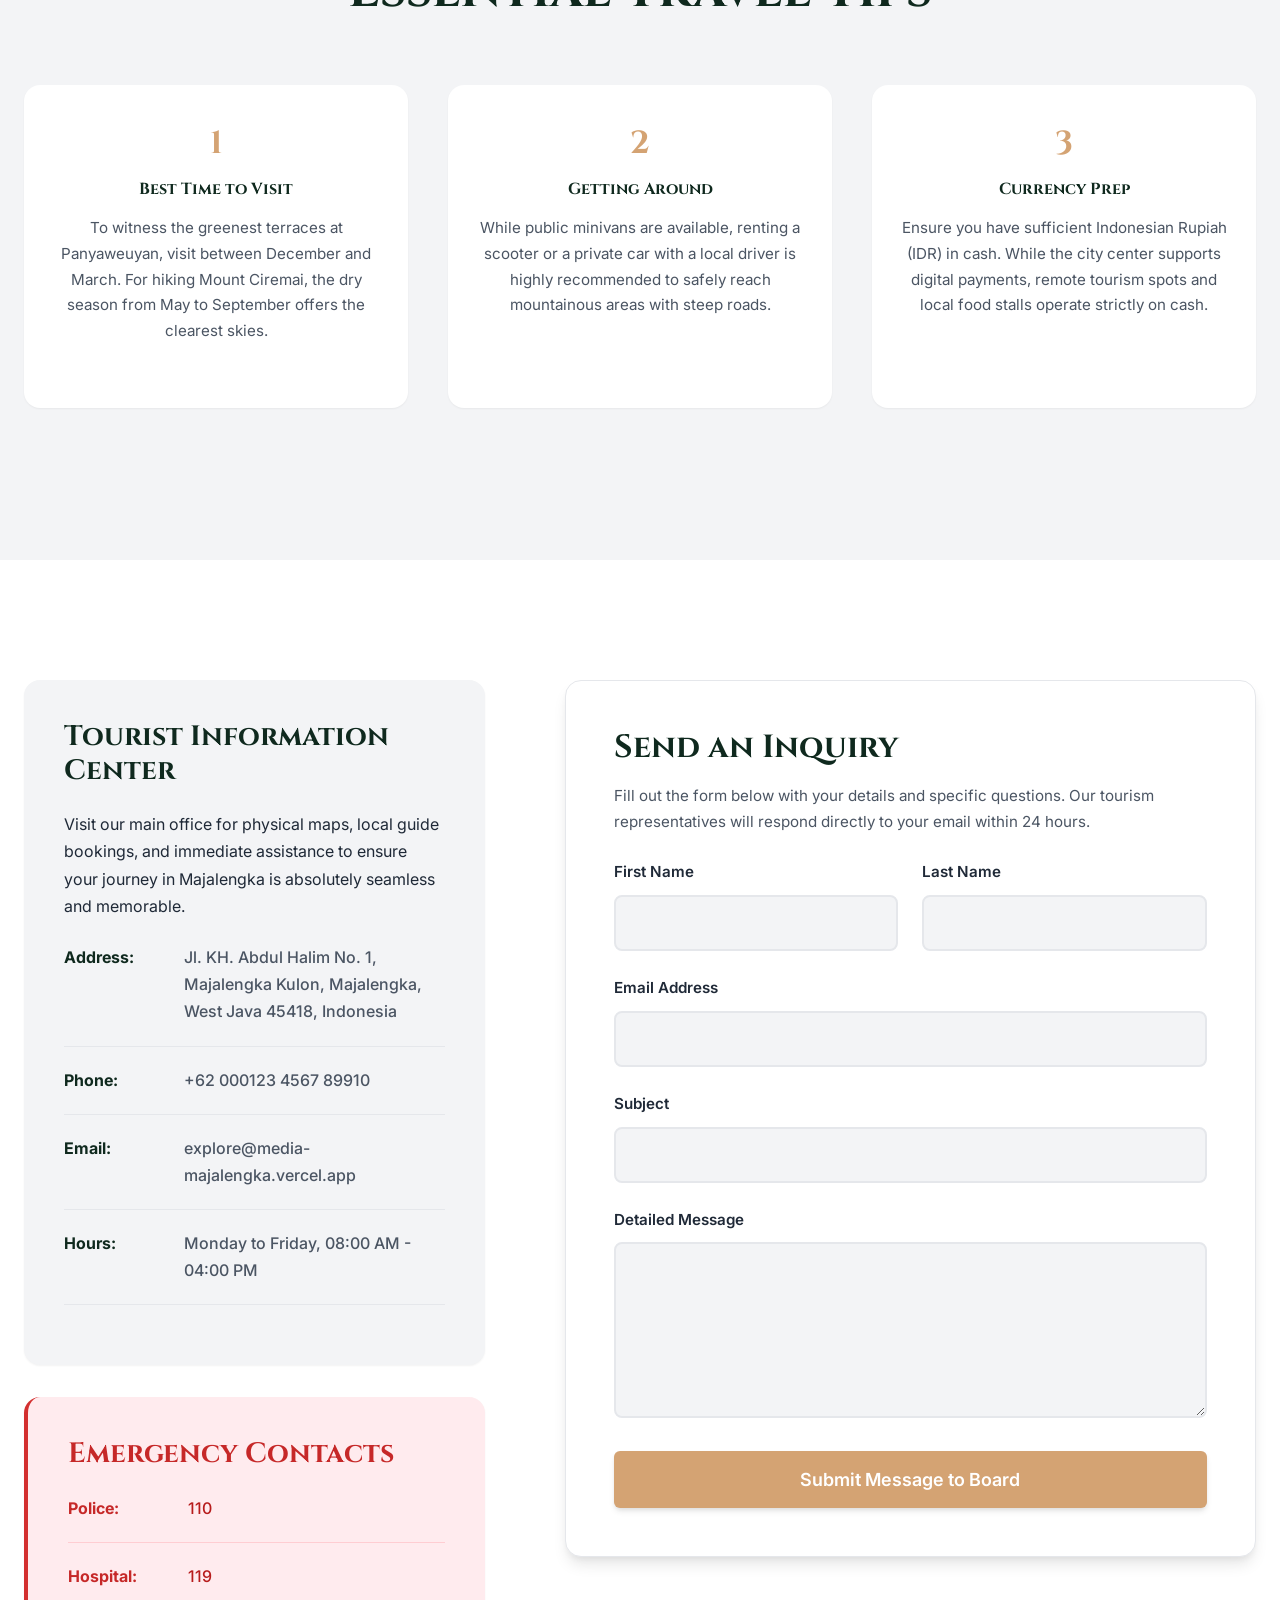
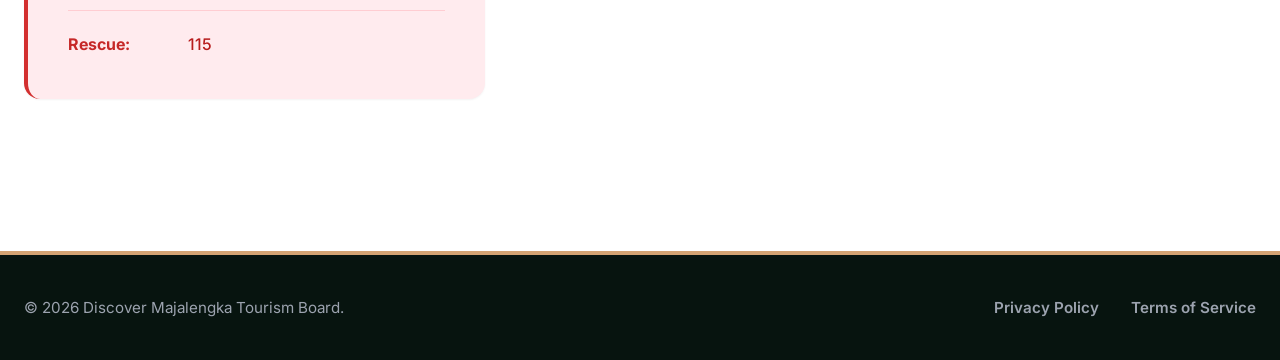
==== commit a50ff2f7: "Update index.html" ====
--- a/index.html
+++ b/index.html
@@ -313,11 +313,11 @@
                         </div>
                         <div class="contact-detail-row">
                             <span class="detail-label">Phone:</span>
-                            <span class="detail-value">+62 233 123456</span>
+                            <span class="detail-value">+62 000123 4567 89910</span>
                         </div>
                         <div class="contact-detail-row">
                             <span class="detail-label">Email:</span>
-                            <span class="detail-value">explore@discovermajalengka.id</span>
+                            <span class="detail-value">explore@media-majalengka.vercel.app</span>
                         </div>
                         <div class="contact-detail-row">
                             <span class="detail-label">Hours:</span>
@@ -328,15 +328,15 @@
                         <h3 style="color: #c62828;">Emergency Contacts</h3>
                         <div class="contact-detail-row" style="border-bottom-color: #ffcdd2;">
                             <span class="detail-label" style="color: #c62828;">Police:</span>
-                            <span class="detail-value" style="color: #b71c1c;">110 / +62 233 281110</span>
+                            <span class="detail-value" style="color: #b71c1c;">110</span>
                         </div>
                         <div class="contact-detail-row" style="border-bottom-color: #ffcdd2;">
                             <span class="detail-label" style="color: #c62828;">Hospital:</span>
-                            <span class="detail-value" style="color: #b71c1c;">119 / +62 233 281043</span>
+                            <span class="detail-value" style="color: #b71c1c;">119</span>
                         </div>
                         <div class="contact-detail-row" style="border: none; margin-bottom: 0; padding-bottom: 0;">
                             <span class="detail-label" style="color: #c62828;">Rescue:</span>
-                            <span class="detail-value" style="color: #b71c1c;">115 / SAR National</span>
+                            <span class="detail-value" style="color: #b71c1c;">115</span>
                         </div>
                     </div>
                 </div>
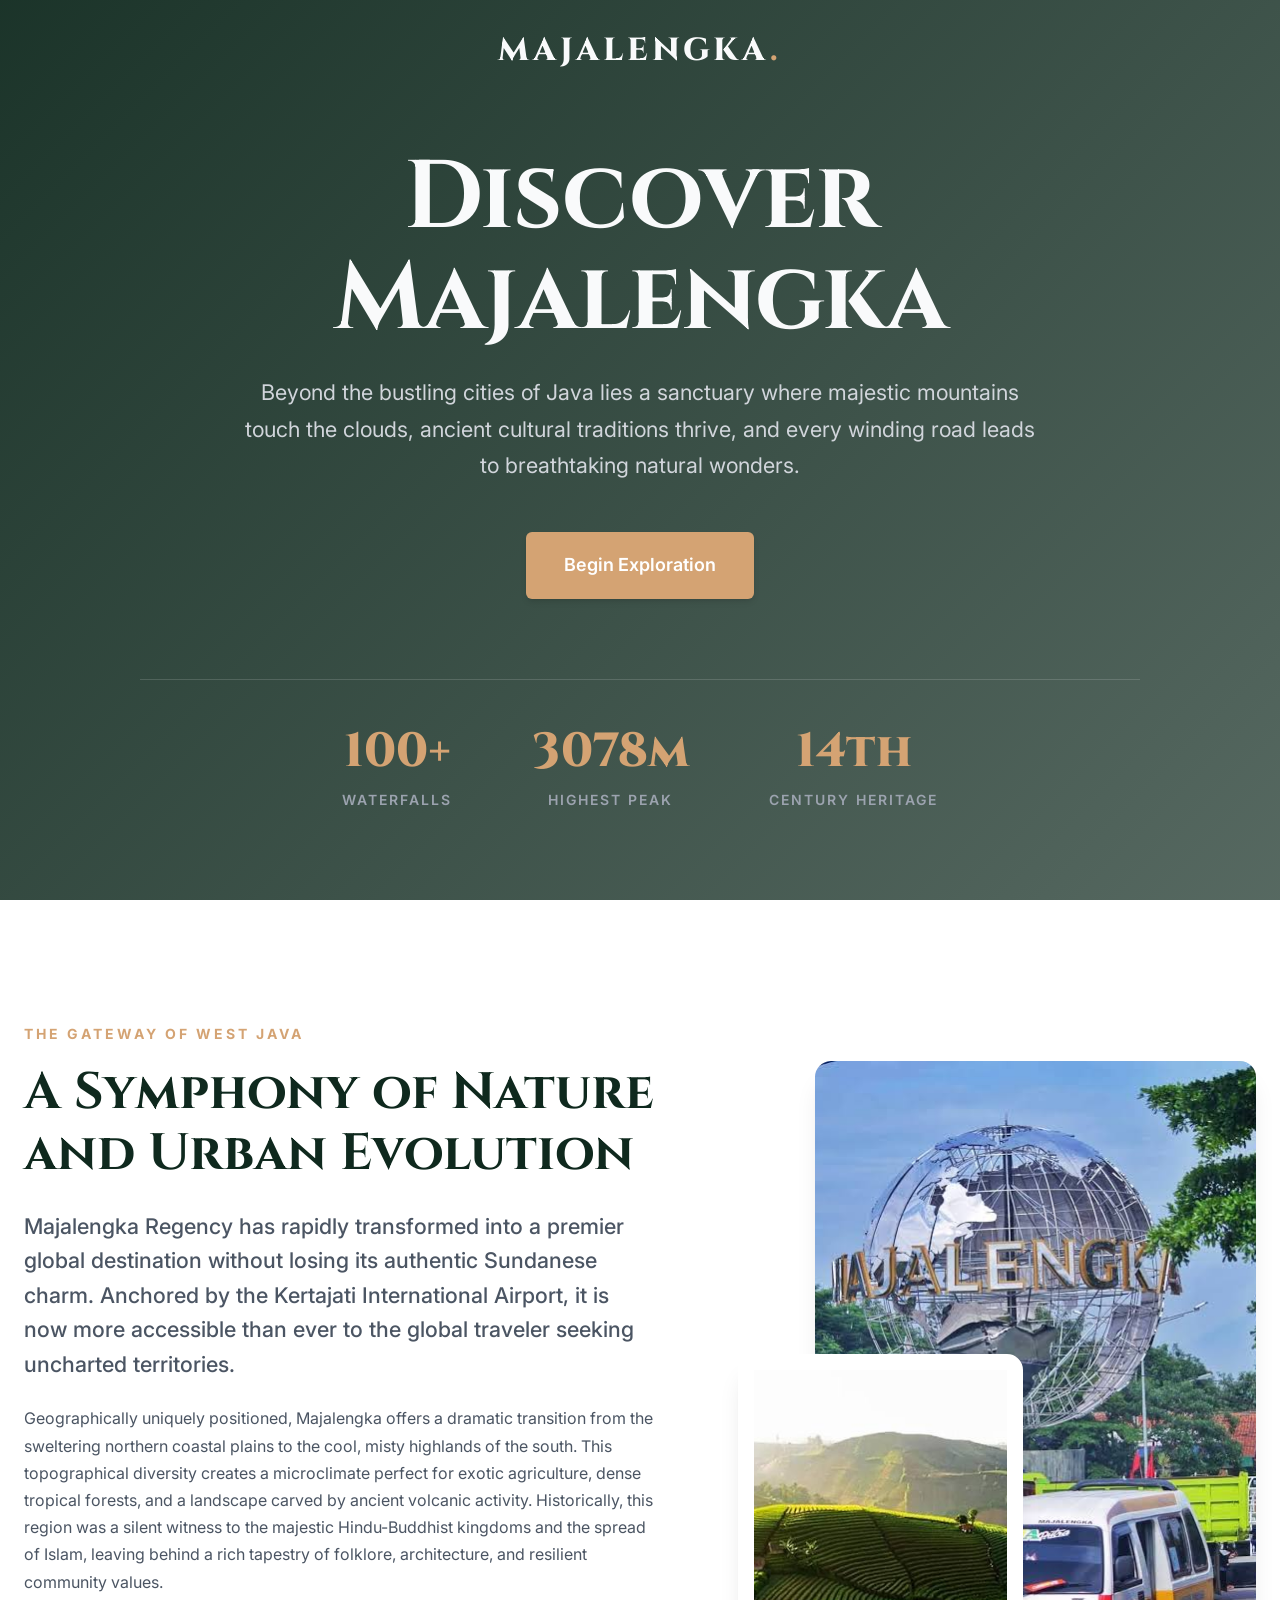
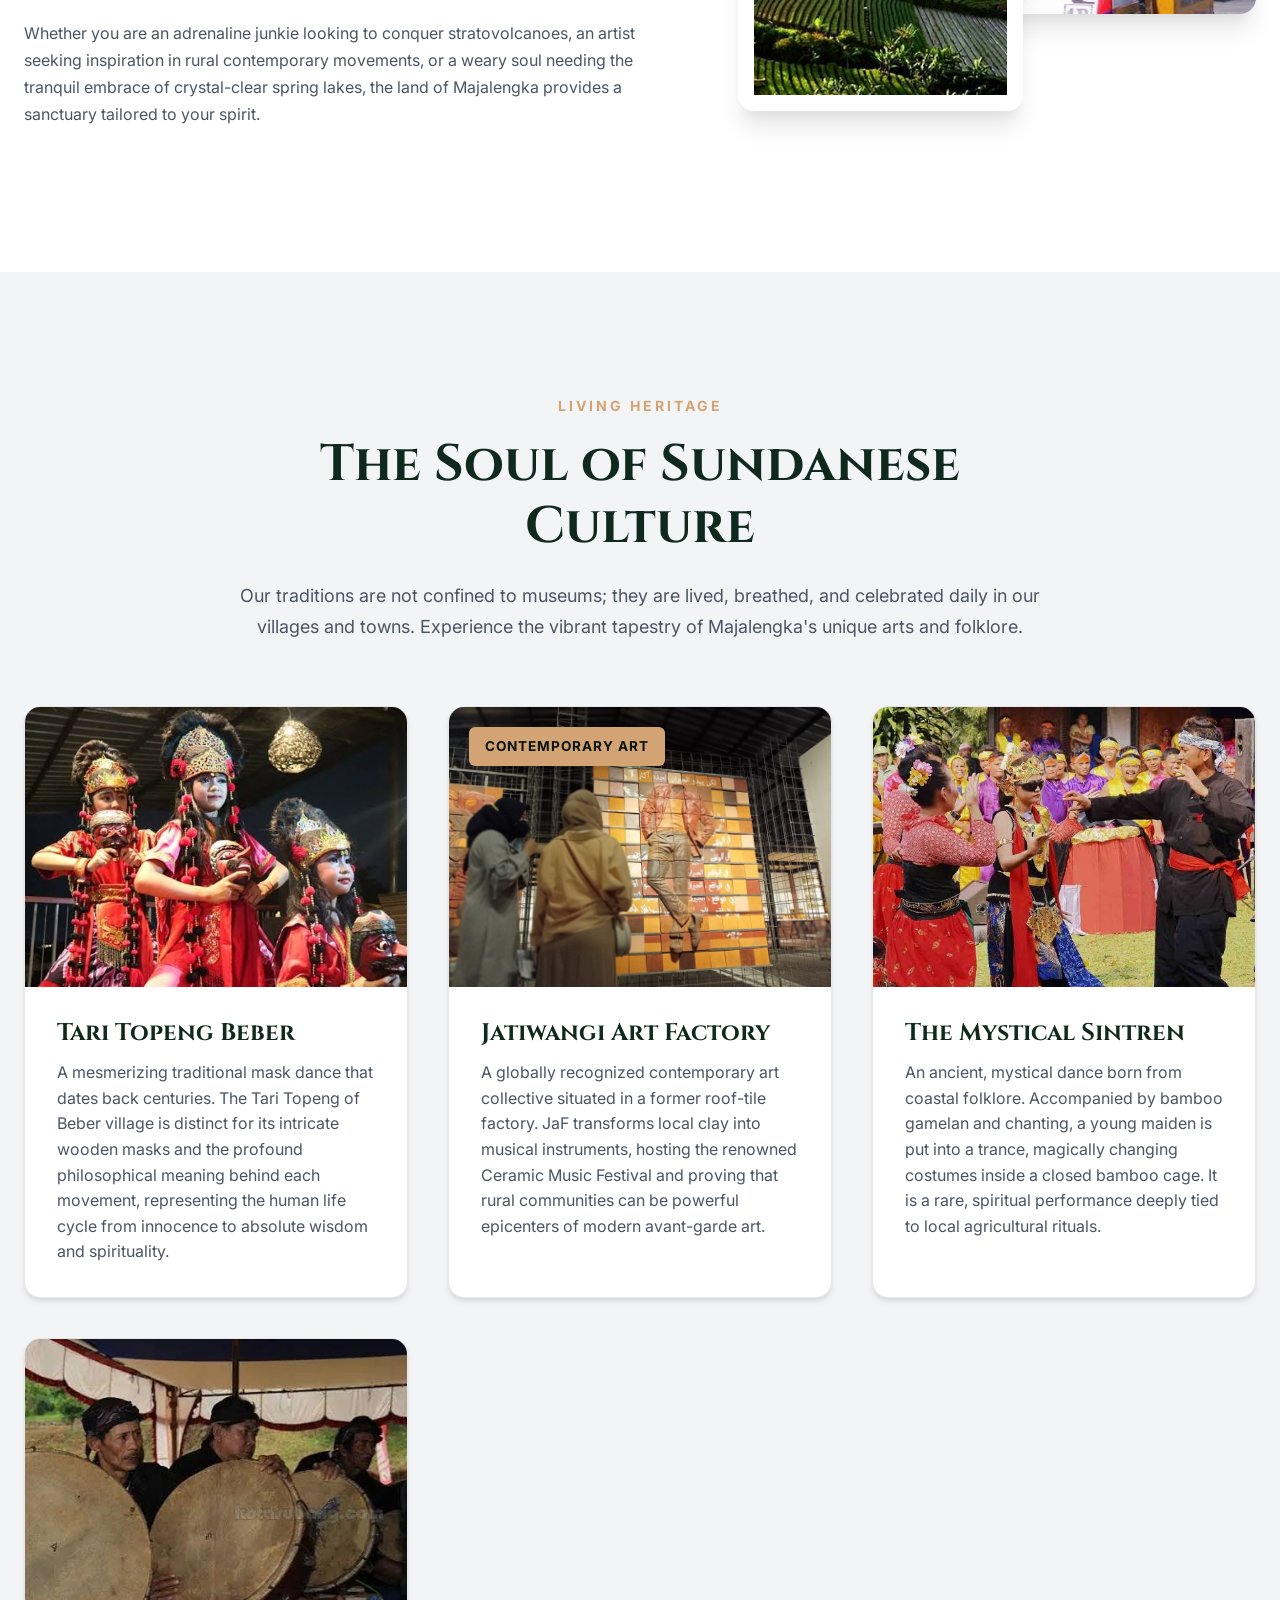
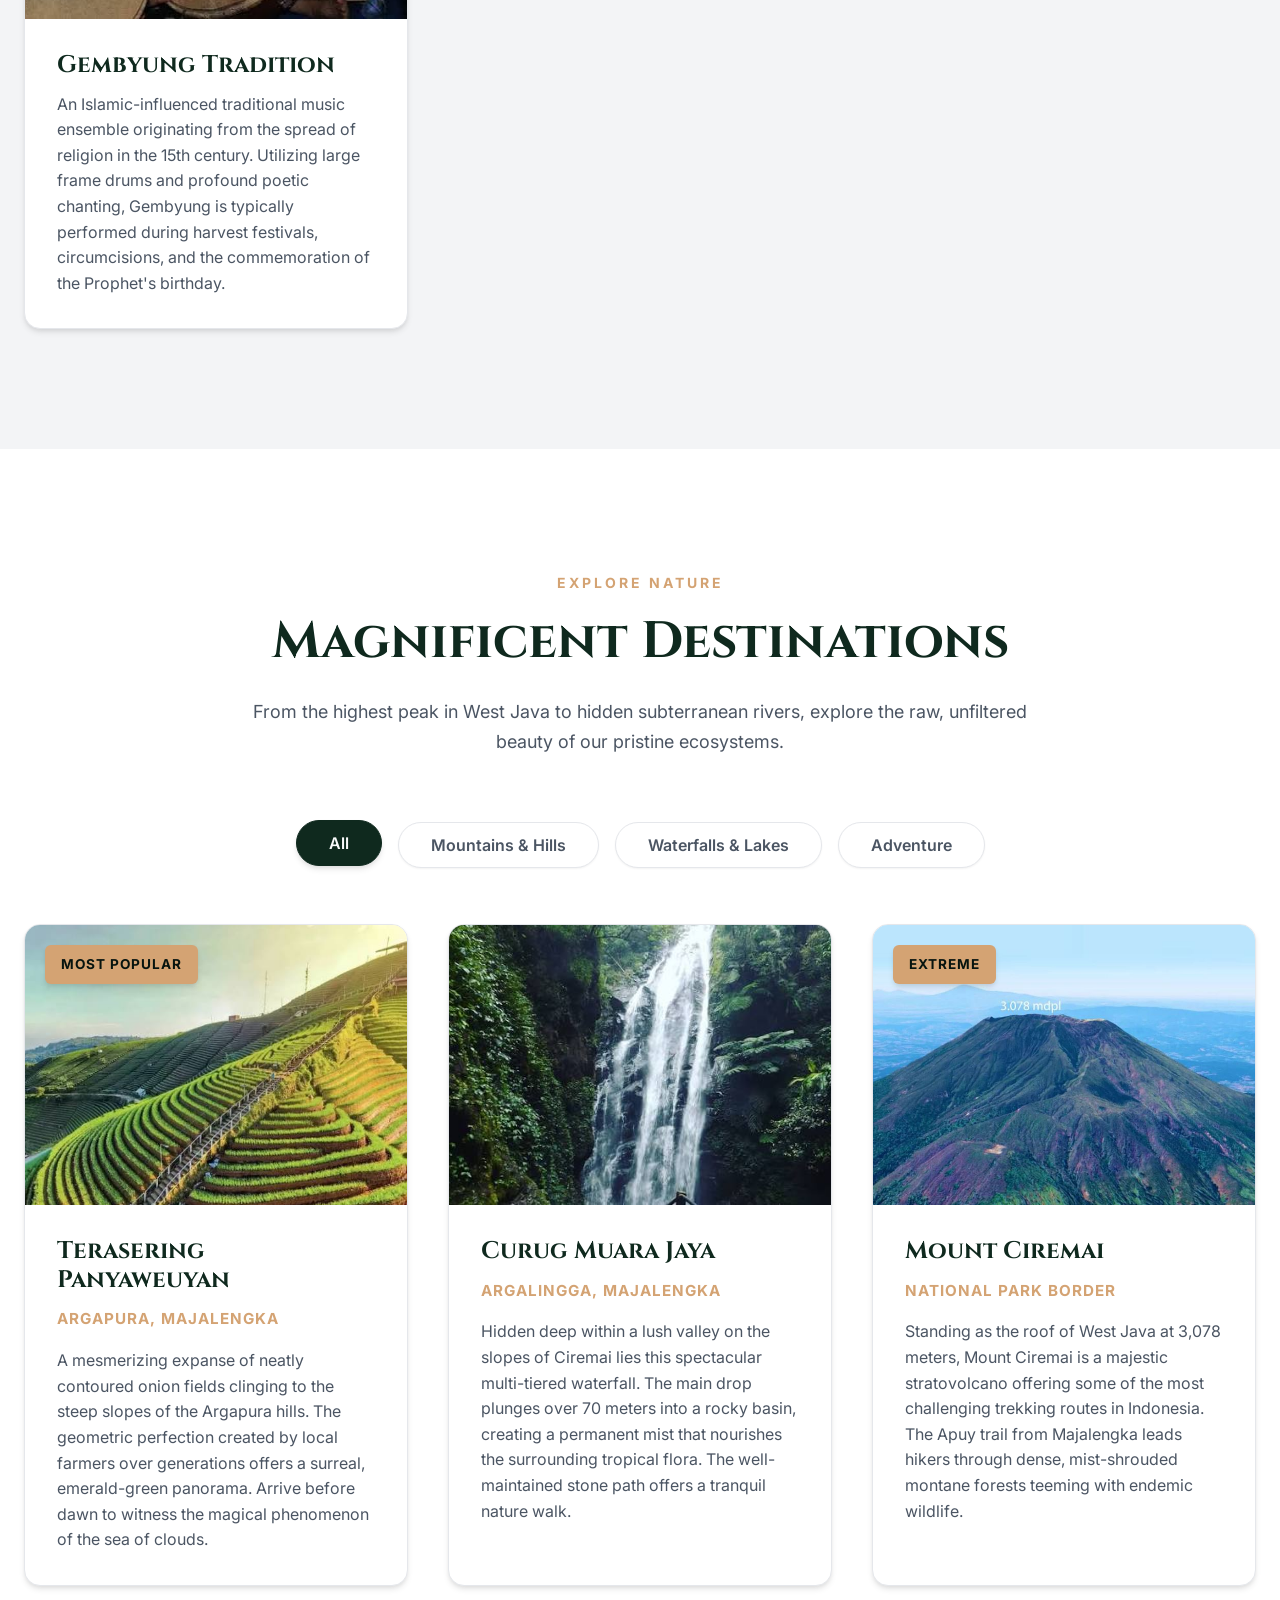
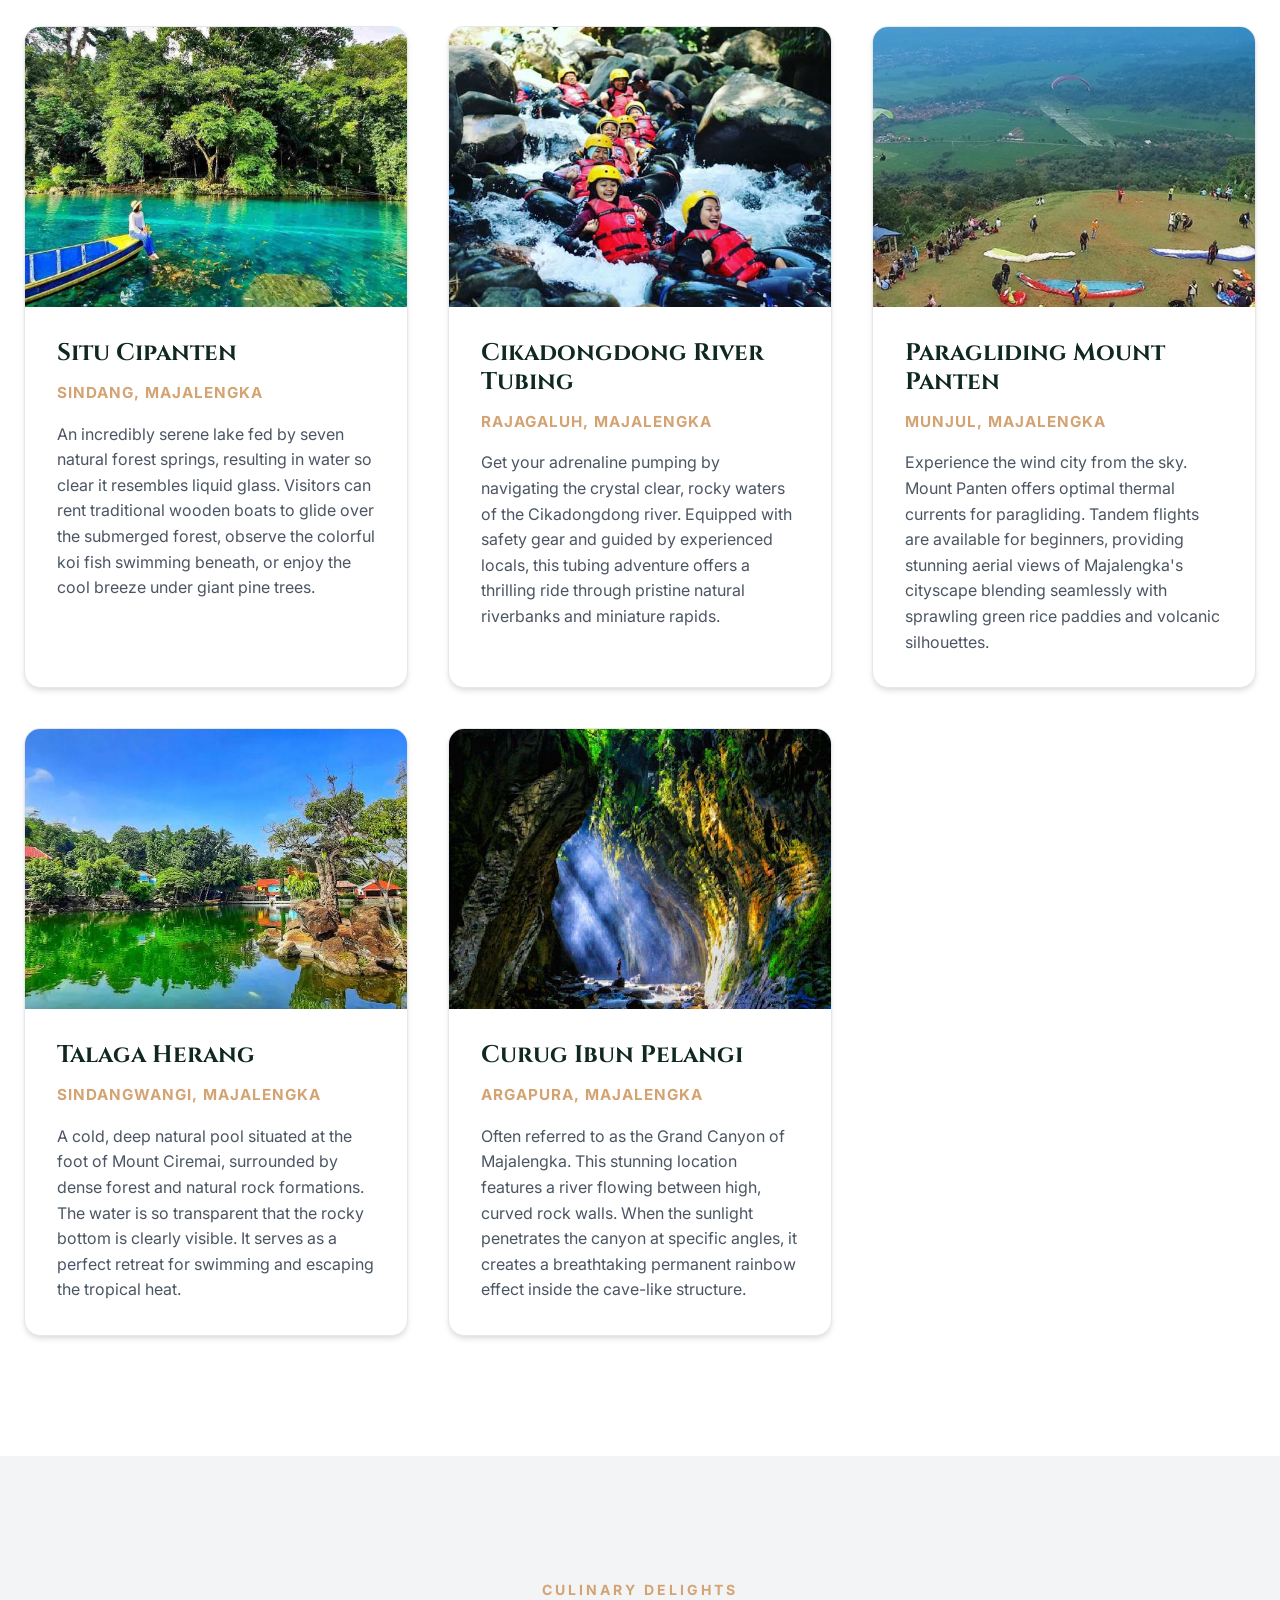
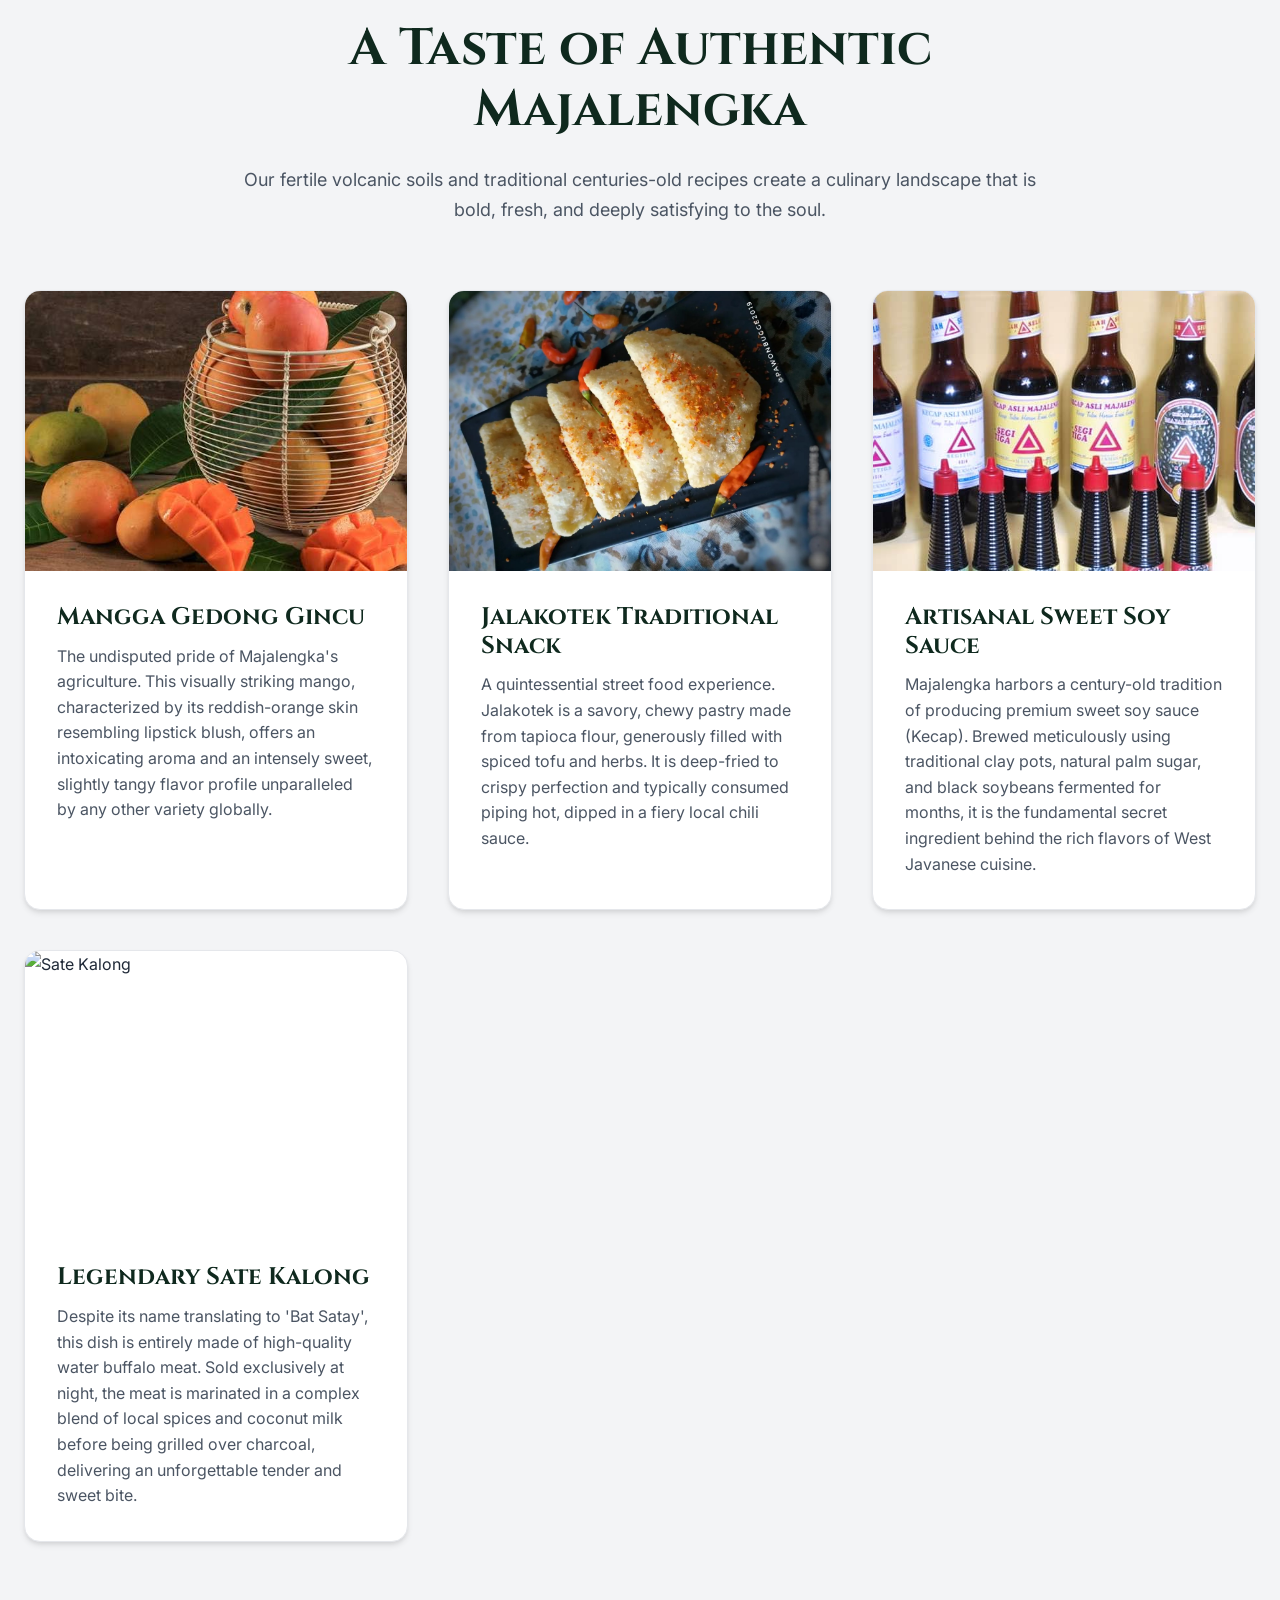
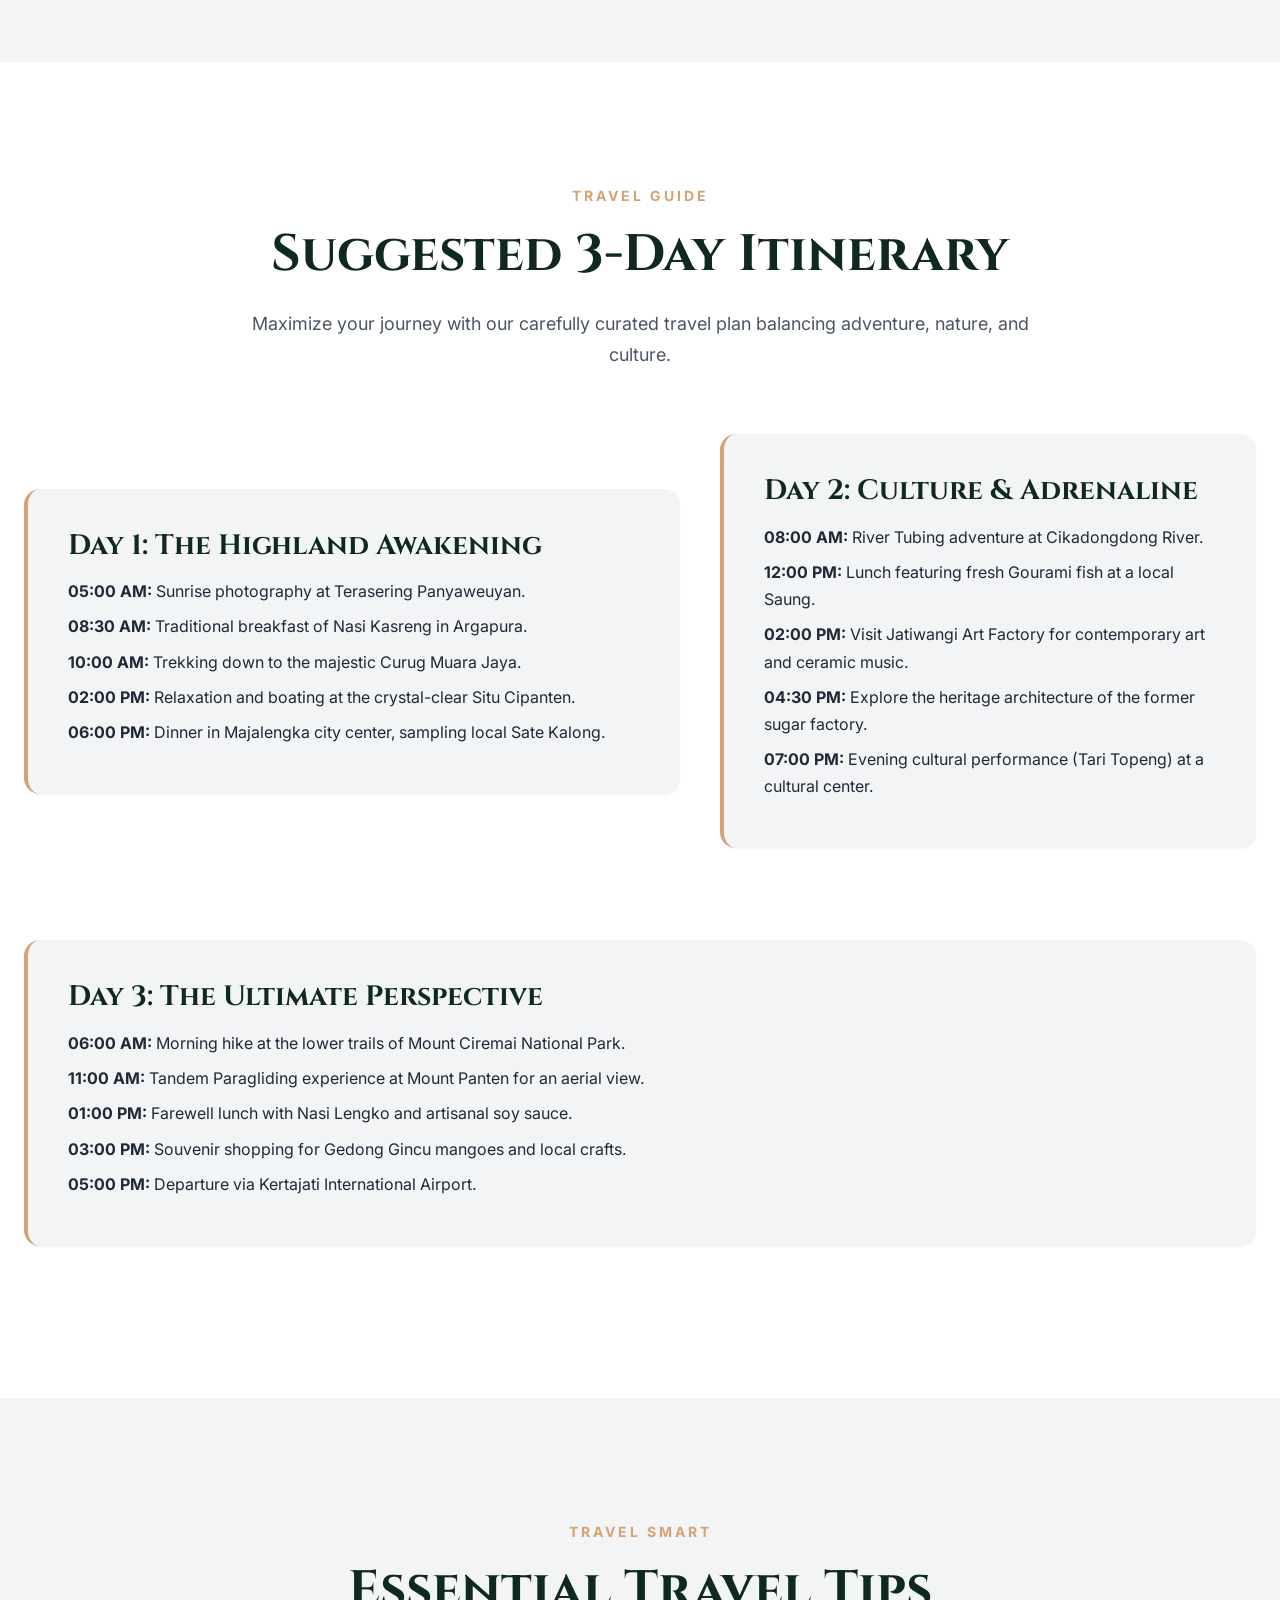
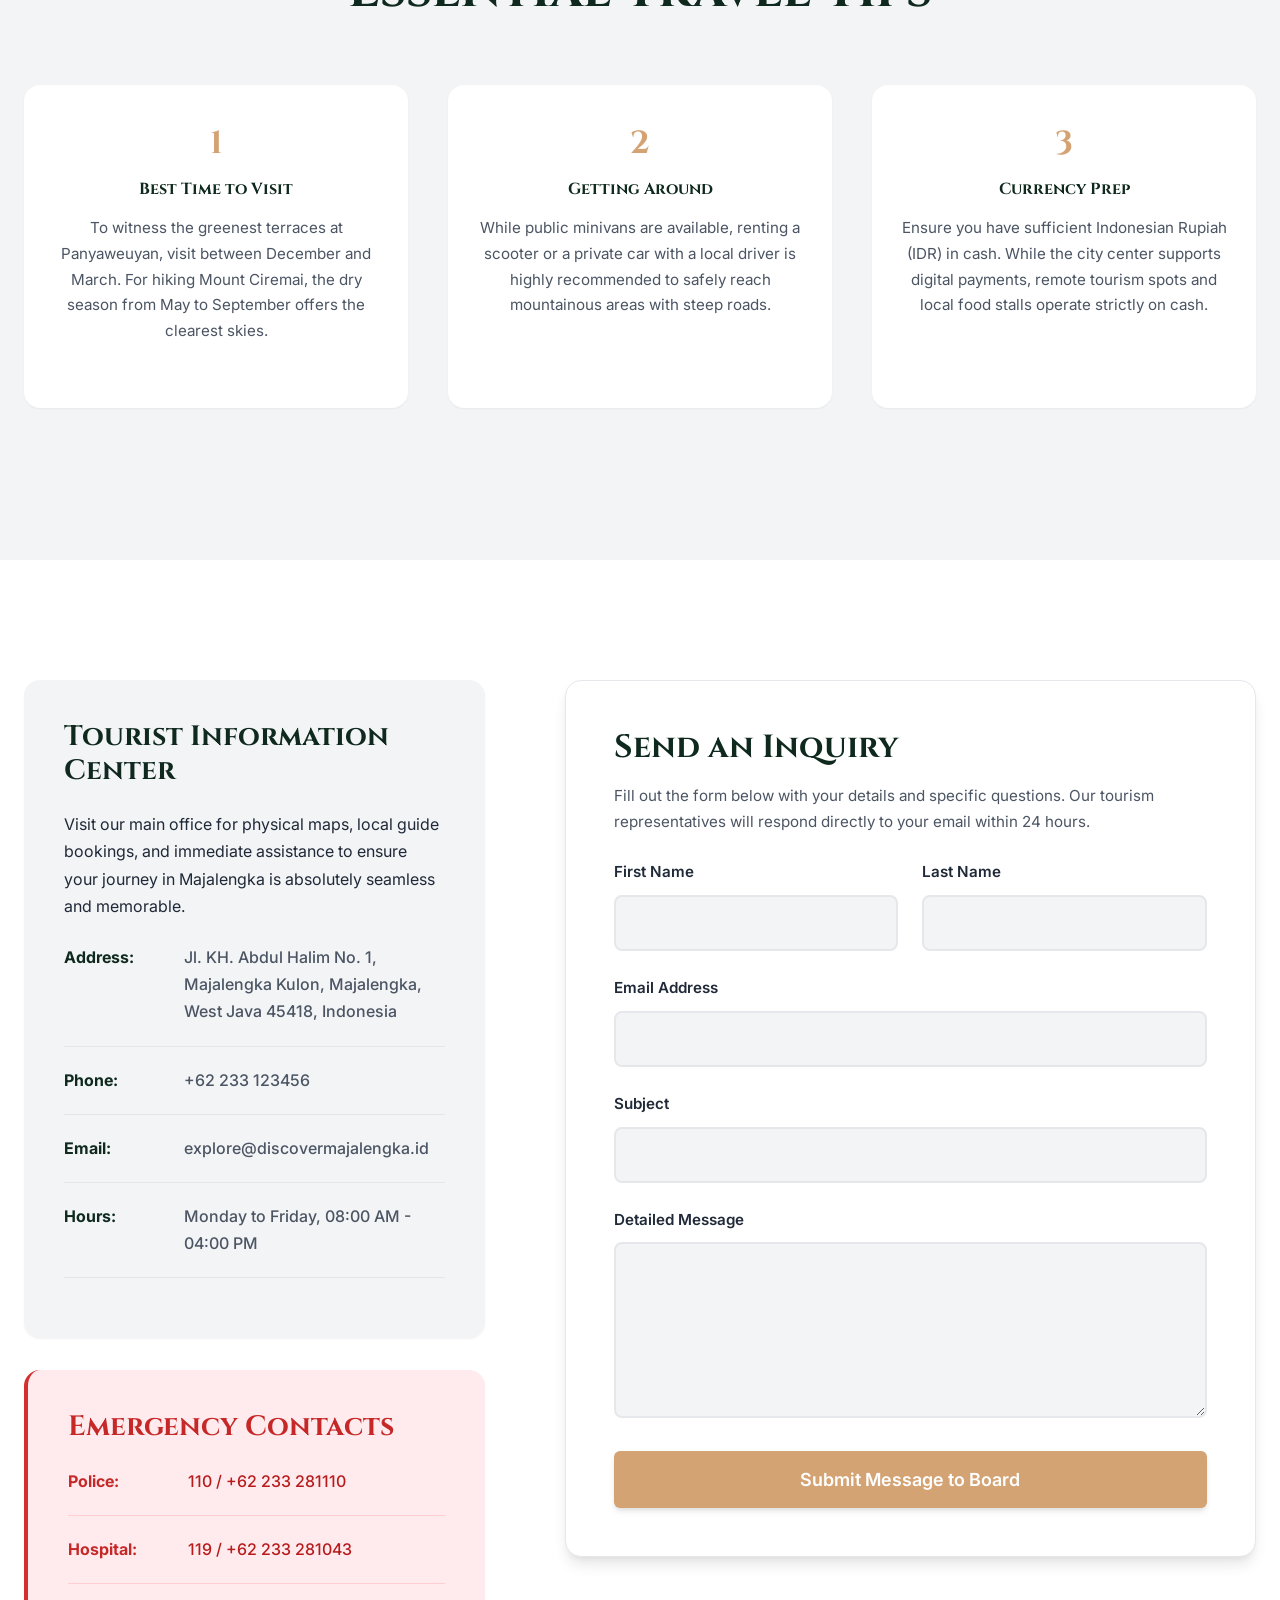
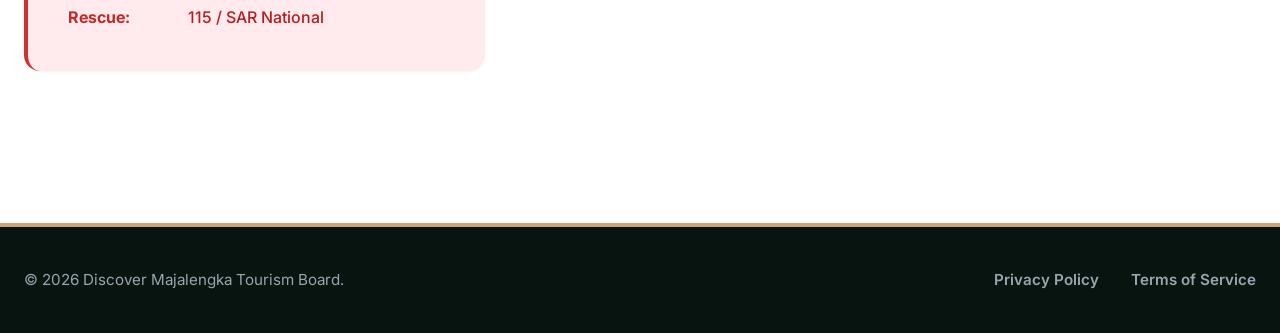
==== commit 064ea974: "Update index.html" ====
--- a/index.html
+++ b/index.html
@@ -313,11 +313,11 @@
                         </div>
                         <div class="contact-detail-row">
                             <span class="detail-label">Phone:</span>
-                            <span class="detail-value">+62 000123 4567 89910</span>
+                            <span class="detail-value">+62 233 123456</span>
                         </div>
                         <div class="contact-detail-row">
                             <span class="detail-label">Email:</span>
-                            <span class="detail-value">explore@media-majalengka.vercel.app</span>
+                            <span class="detail-value">explore@discovermajalengka.id</span>
                         </div>
                         <div class="contact-detail-row">
                             <span class="detail-label">Hours:</span>
@@ -328,15 +328,15 @@
                         <h3 style="color: #c62828;">Emergency Contacts</h3>
                         <div class="contact-detail-row" style="border-bottom-color: #ffcdd2;">
                             <span class="detail-label" style="color: #c62828;">Police:</span>
-                            <span class="detail-value" style="color: #b71c1c;">110</span>
+                            <span class="detail-value" style="color: #b71c1c;">110 / +62 233 281110</span>
                         </div>
                         <div class="contact-detail-row" style="border-bottom-color: #ffcdd2;">
                             <span class="detail-label" style="color: #c62828;">Hospital:</span>
-                            <span class="detail-value" style="color: #b71c1c;">119</span>
+                            <span class="detail-value" style="color: #b71c1c;">119 / +62 233 281043</span>
                         </div>
                         <div class="contact-detail-row" style="border: none; margin-bottom: 0; padding-bottom: 0;">
                             <span class="detail-label" style="color: #c62828;">Rescue:</span>
-                            <span class="detail-value" style="color: #b71c1c;">115</span>
+                            <span class="detail-value" style="color: #b71c1c;">115 / SAR National</span>
                         </div>
                     </div>
                 </div>
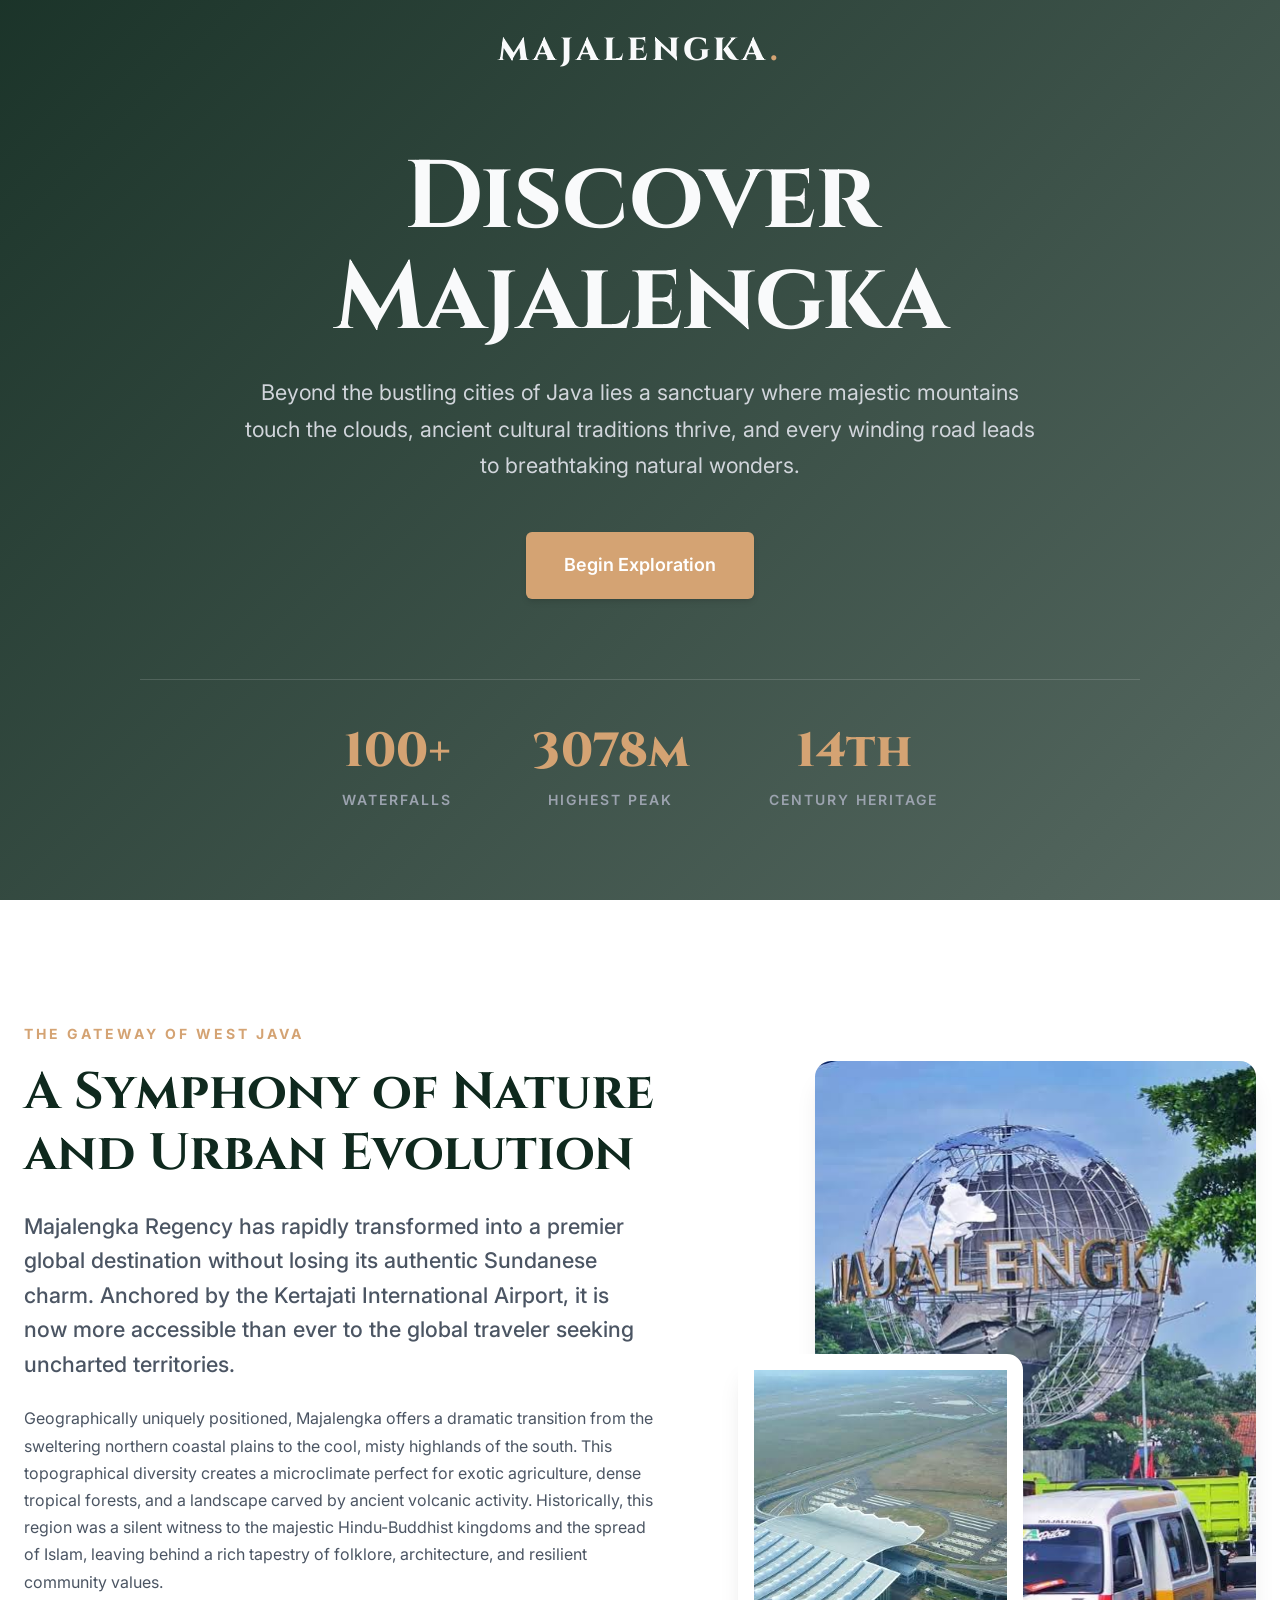
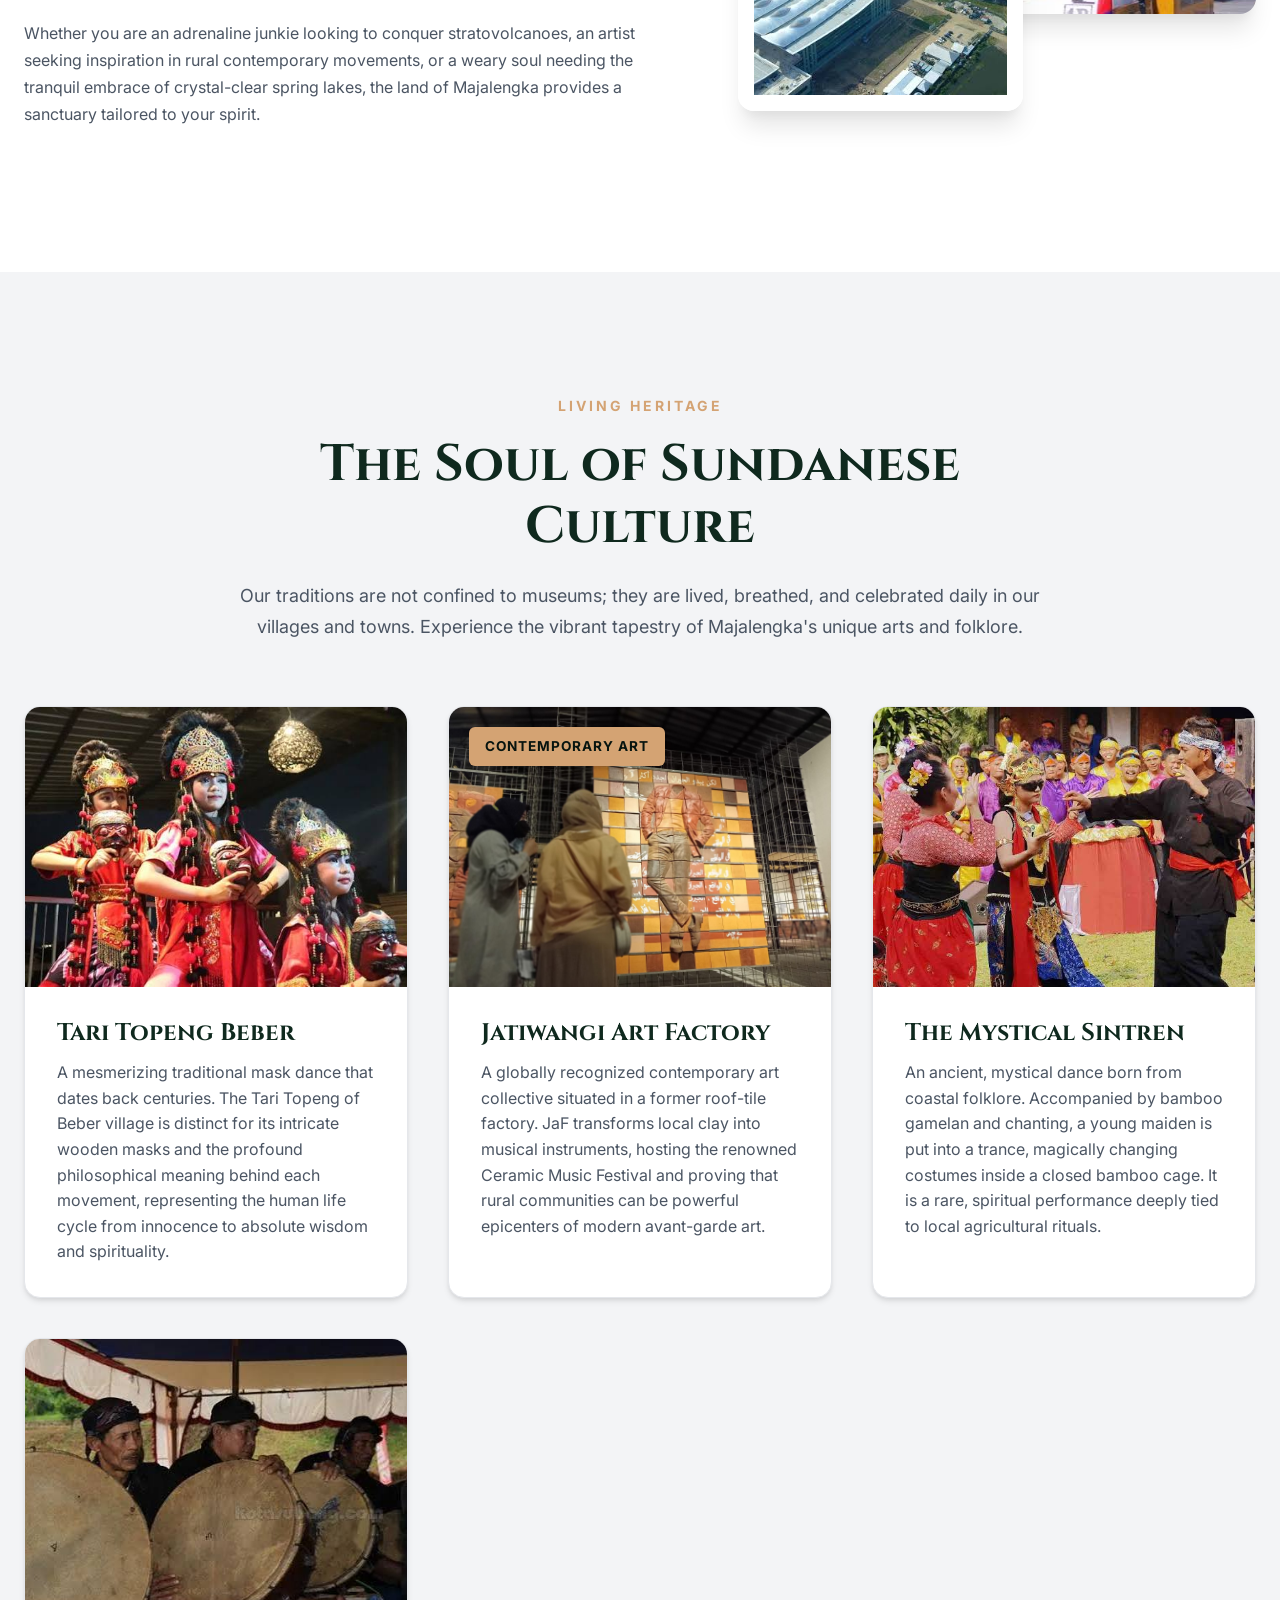
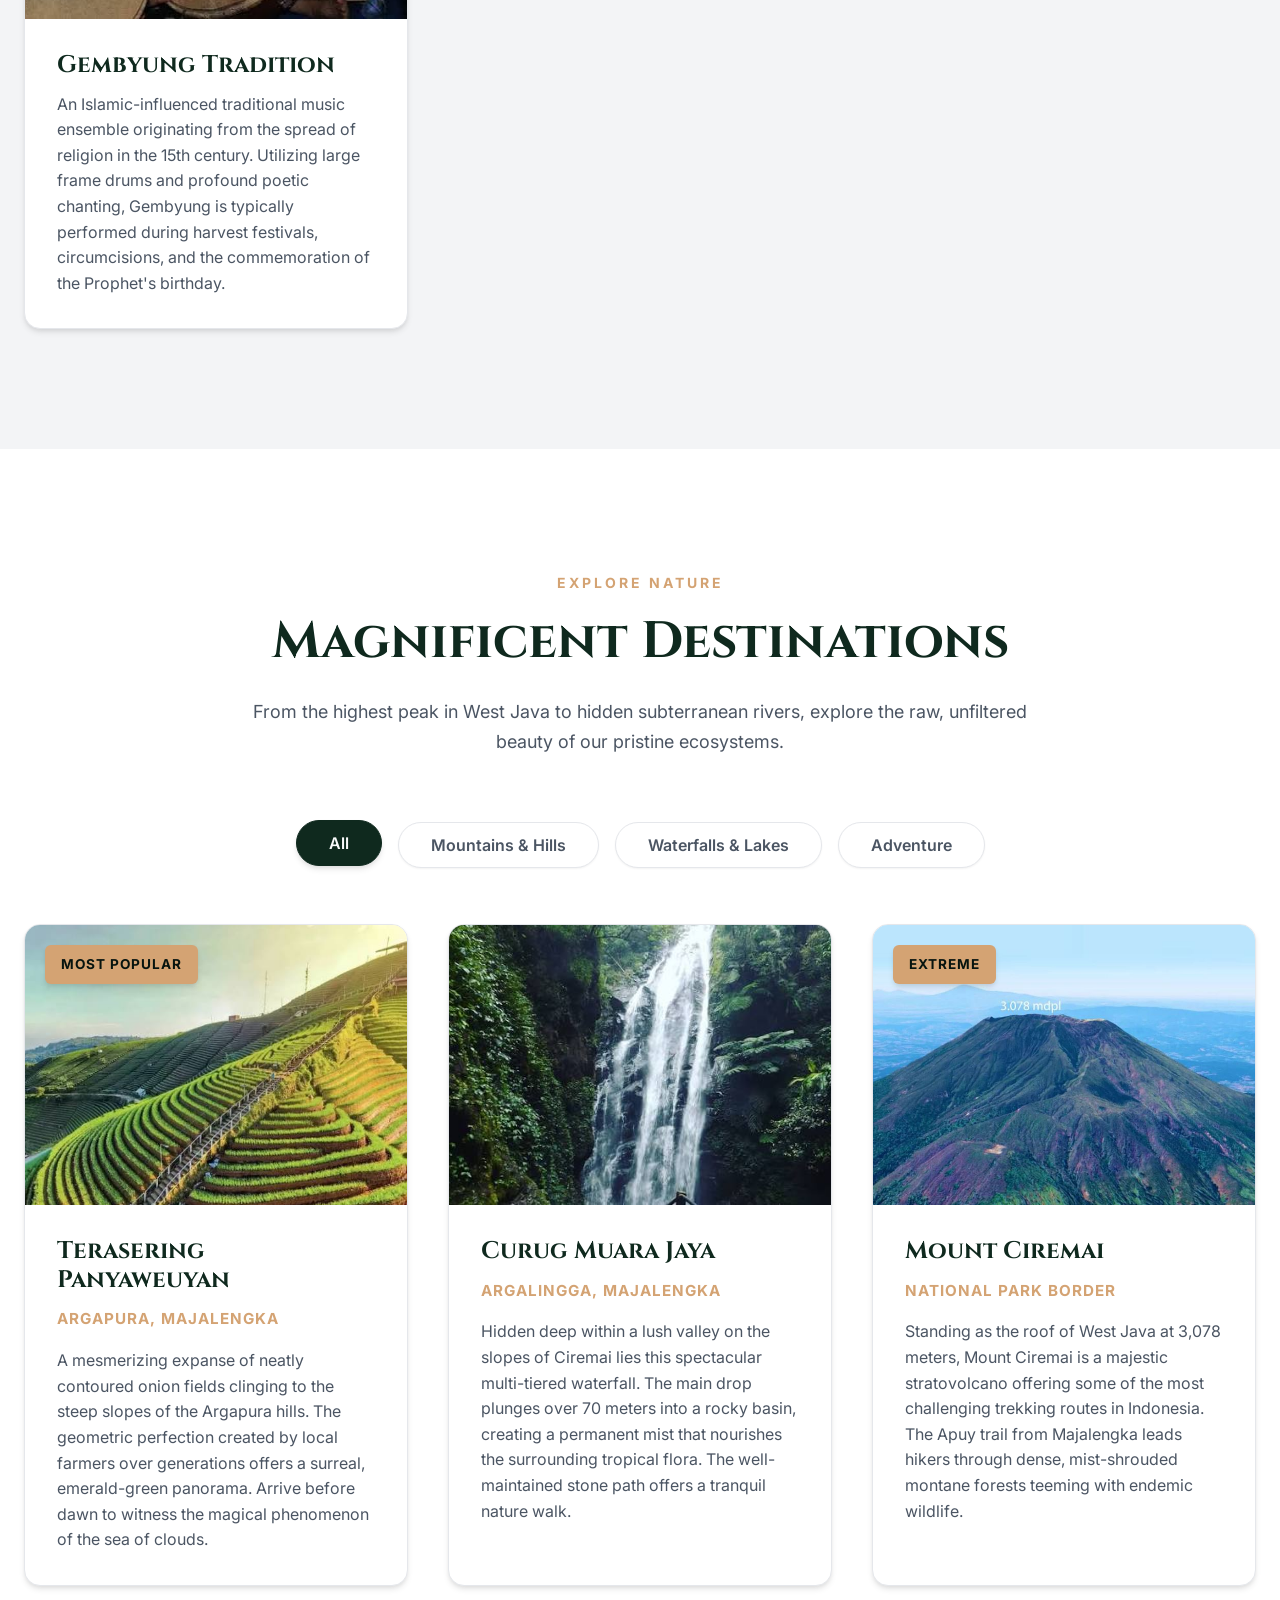
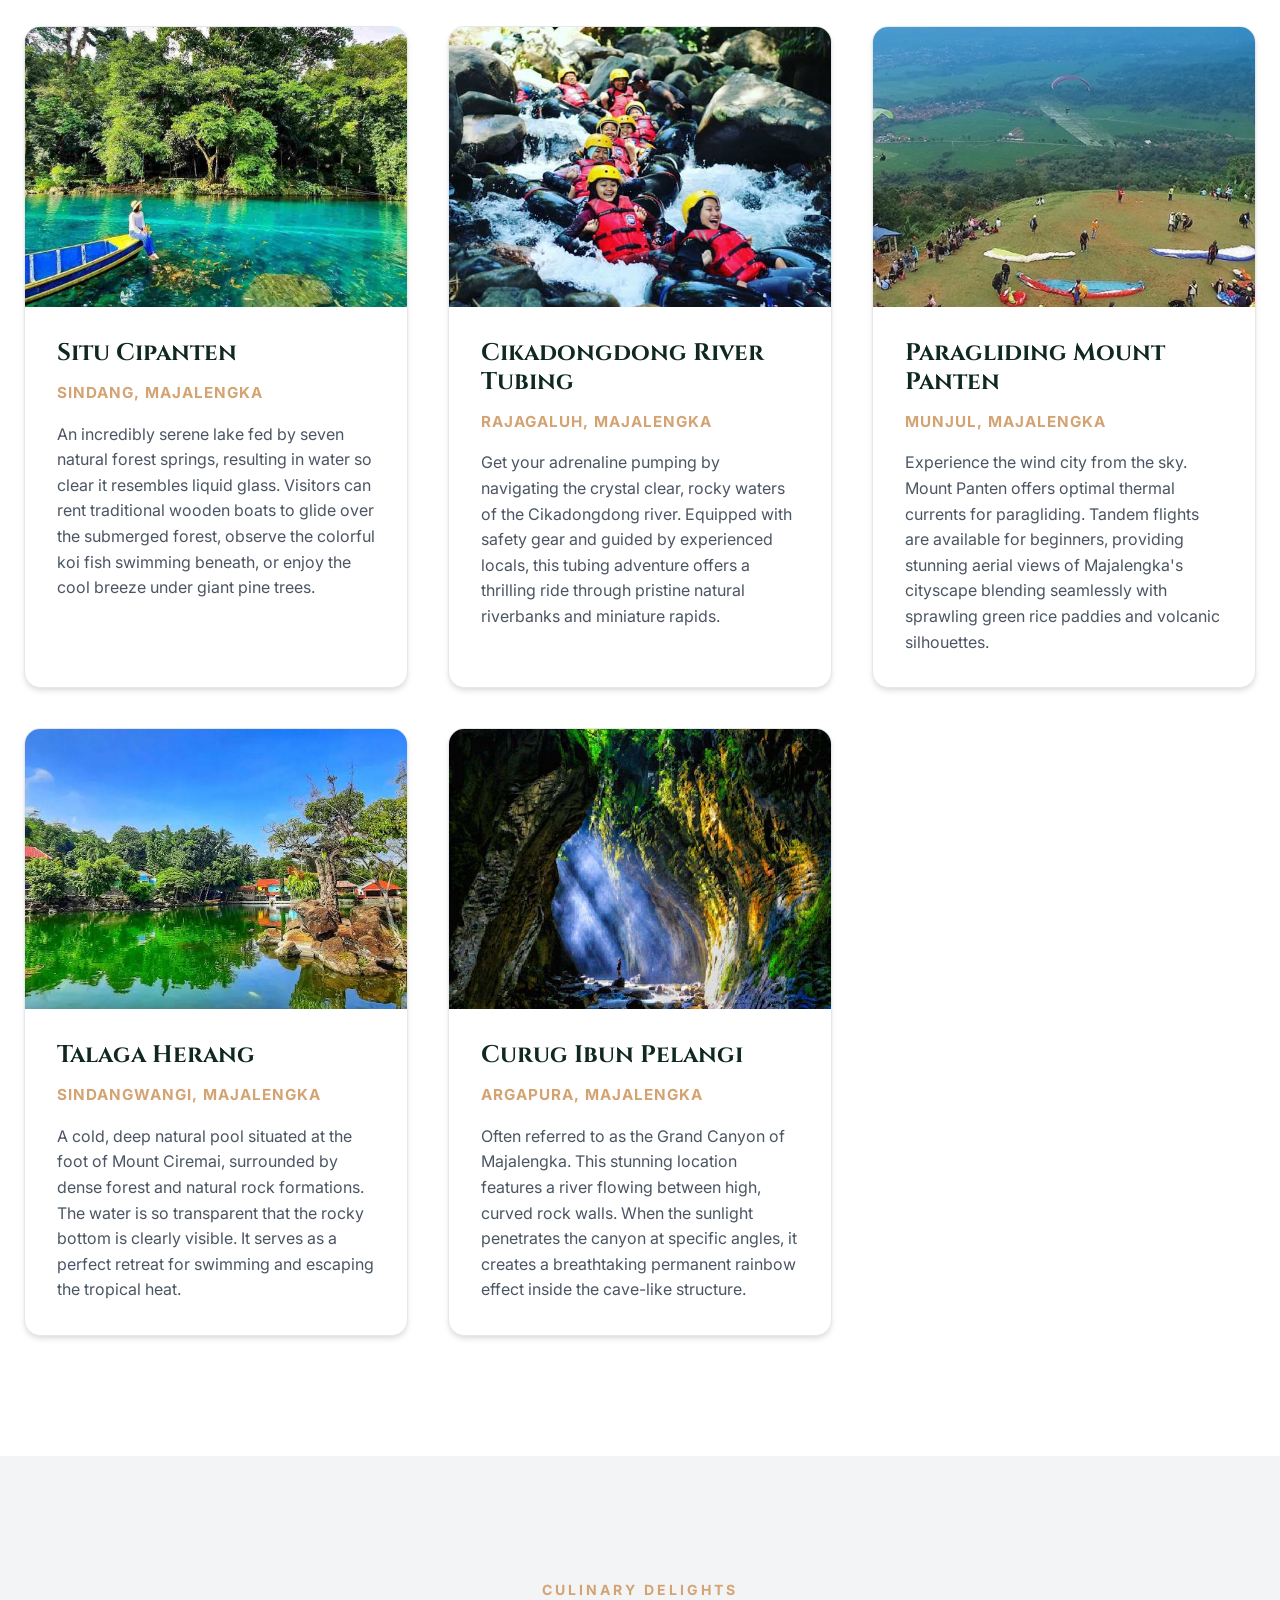
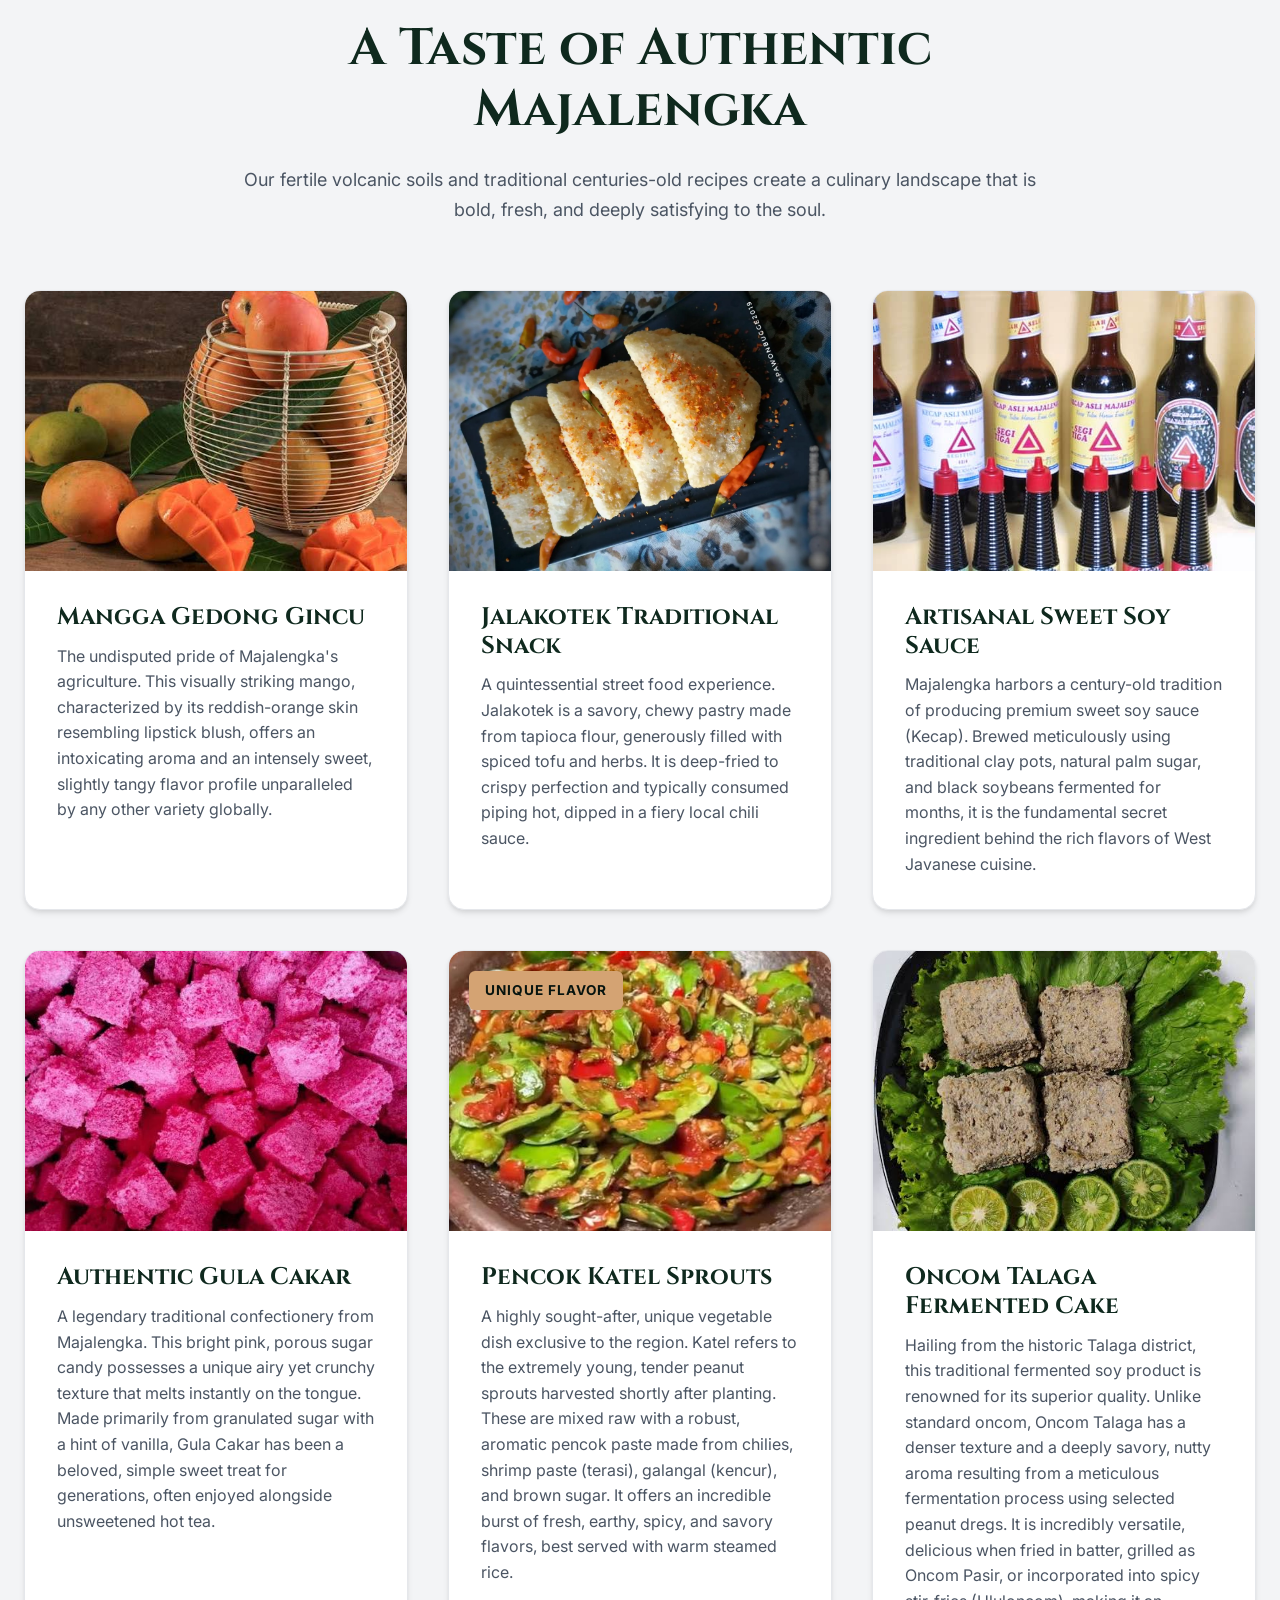
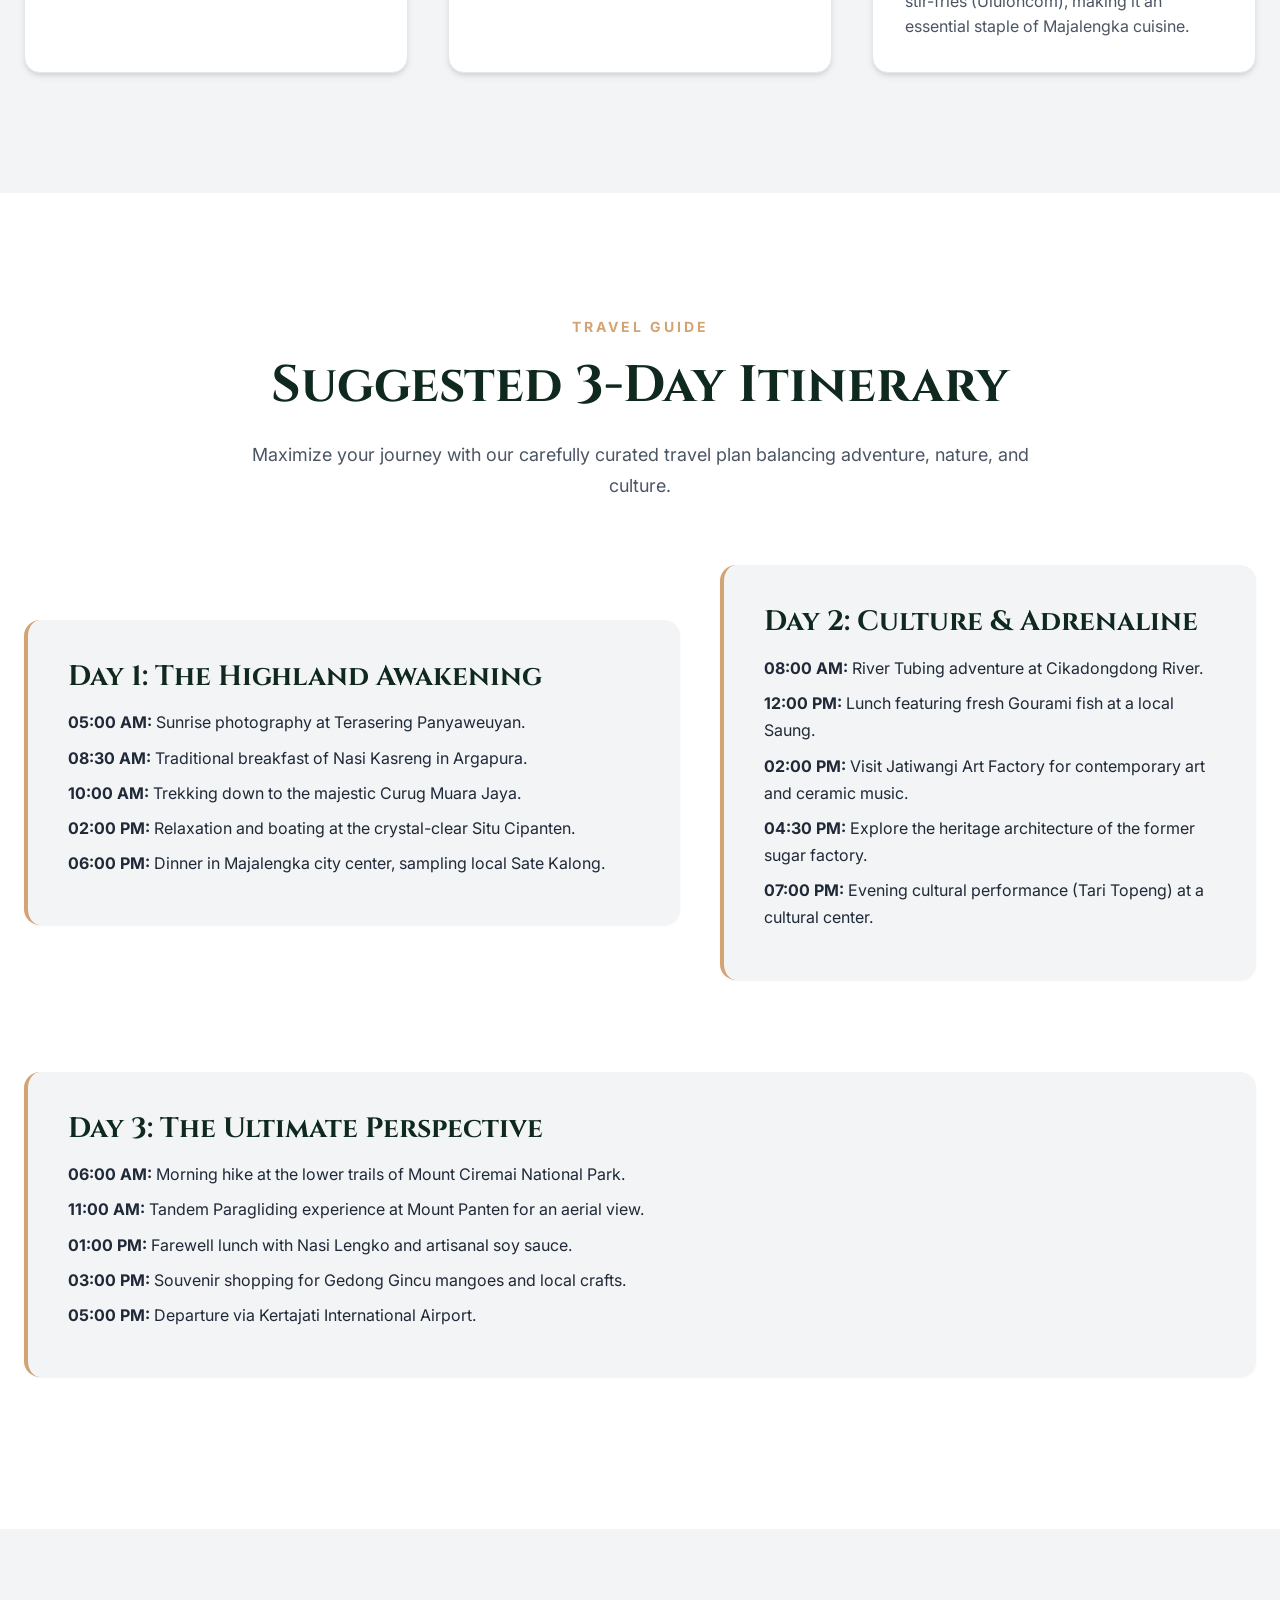
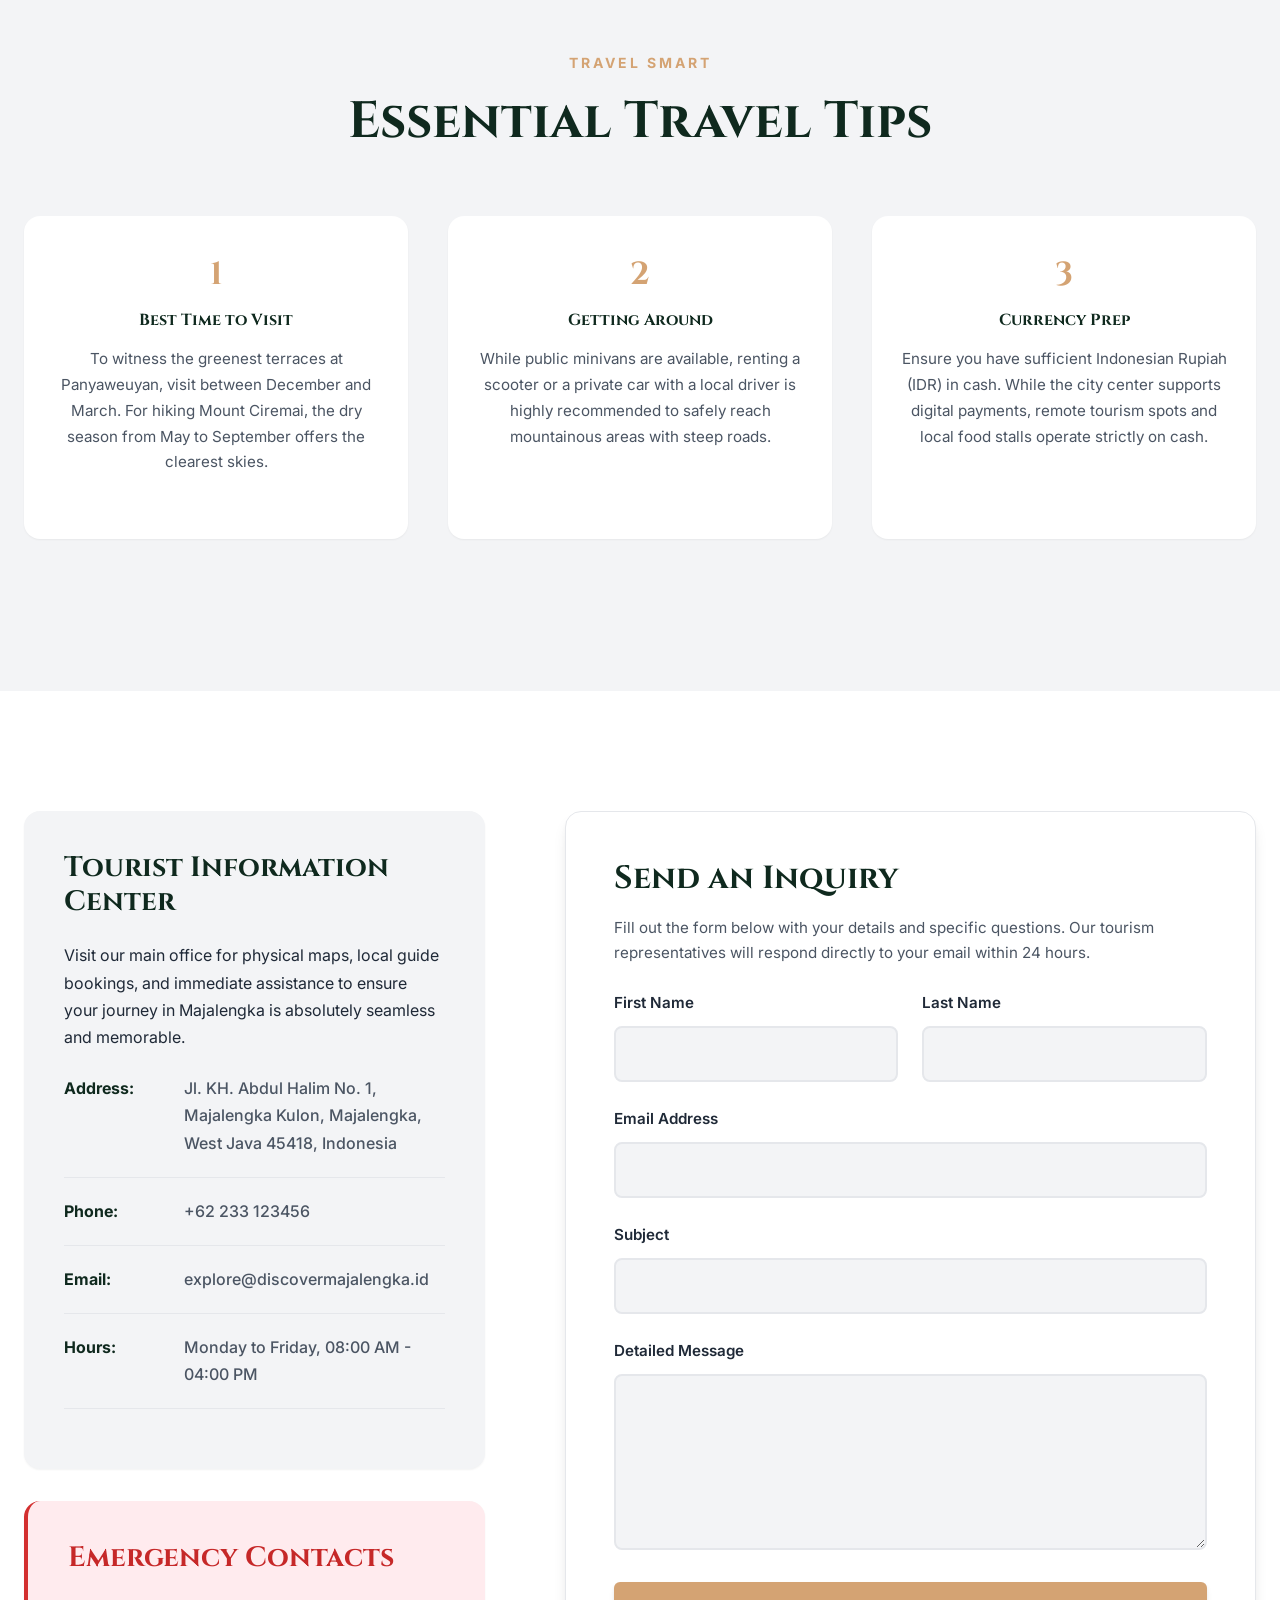
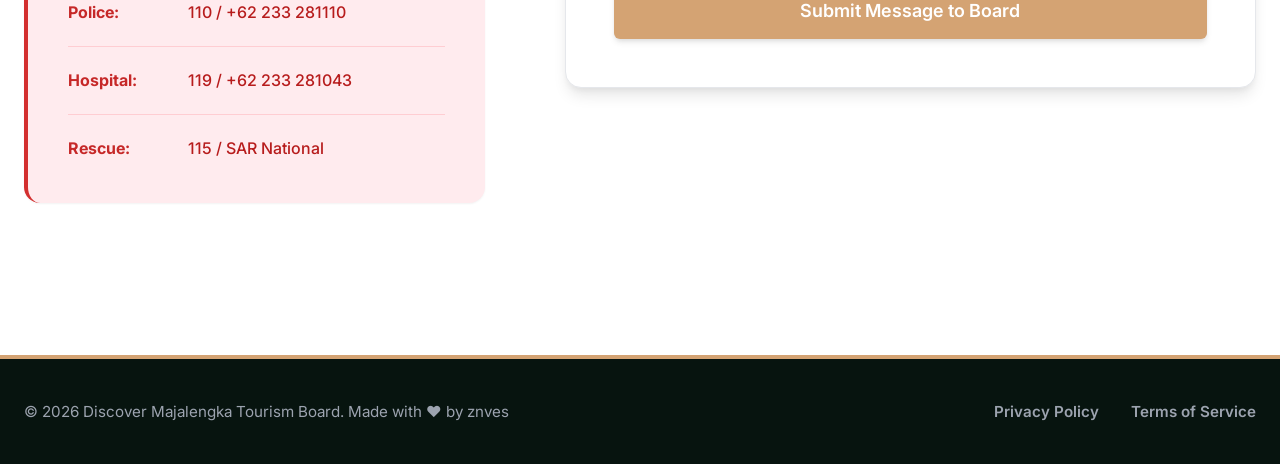
==== commit df453da5: "Update index.html" ====
--- a/index.html
+++ b/index.html
@@ -231,11 +231,30 @@
                     </article>
                     <article class="dest-card">
                         <div class="dest-img-wrapper">
-                            <img src="image/sate-kalong.jpg" alt="Sate Kalong">
-                        </div>
-                        <div class="dest-info">
-                            <h3>Legendary Sate Kalong</h3>
-                            <p class="desc">Despite its name translating to 'Bat Satay', this dish is entirely made of high-quality water buffalo meat. Sold exclusively at night, the meat is marinated in a complex blend of local spices and coconut milk before being grilled over charcoal, delivering an unforgettable tender and sweet bite.</p>
+                            <img src="image/gula-cakar.jpg" alt="Gula Cakar Traditional Sweet">
+                        </div>
+                        <div class="dest-info">
+                            <h3>Authentic Gula Cakar</h3>
+                            <p class="desc">A legendary traditional confectionery from Majalengka. This bright pink, porous sugar candy possesses a unique airy yet crunchy texture that melts instantly on the tongue. Made primarily from granulated sugar with a hint of vanilla, Gula Cakar has been a beloved, simple sweet treat for generations, often enjoyed alongside unsweetened hot tea.</p>
+                        </div>
+                    </article>
+                    <article class="dest-card">
+                        <div class="dest-img-wrapper">
+                            <span class="badge">Unique Flavor</span>
+                            <img src="image/pencok-katel.jpg" alt="Pencok Katel Veggie Dish">
+                        </div>
+                        <div class="dest-info">
+                            <h3>Pencok Katel Sprouts</h3>
+                            <p class="desc">A highly sought-after, unique vegetable dish exclusive to the region. Katel refers to the extremely young, tender peanut sprouts harvested shortly after planting. These are mixed raw with a robust, aromatic pencok paste made from chilies, shrimp paste (terasi), galangal (kencur), and brown sugar. It offers an incredible burst of fresh, earthy, spicy, and savory flavors, best served with warm steamed rice.</p>
+                        </div>
+                    </article>
+                    <article class="dest-card">
+                        <div class="dest-img-wrapper">
+                            <img src="image/oncom-talaga.jpg" alt="Oncom Talaga Fermented Soy">
+                        </div>
+                        <div class="dest-info">
+                            <h3>Oncom Talaga Fermented Cake</h3>
+                            <p class="desc">Hailing from the historic Talaga district, this traditional fermented soy product is renowned for its superior quality. Unlike standard oncom, Oncom Talaga has a denser texture and a deeply savory, nutty aroma resulting from a meticulous fermentation process using selected peanut dregs. It is incredibly versatile, delicious when fried in batter, grilled as Oncom Pasir, or incorporated into spicy stir-fries (Ululoncom), making it an essential staple of Majalengka cuisine.</p>
                         </div>
                     </article>
                 </div>
@@ -375,7 +394,7 @@
     </main>
     <footer class="site-footer-simple">
         <div class="container footer-simple-flex">
-            <p class="copyright">&copy; 2026 Discover Majalengka Tourism Board.</p>
+            <p class="copyright">&copy; 2026 Discover Majalengka Tourism Board. Made with ❤ by znves</p>
             <div class="legal-links">
                 <a href="privacy-policy.html">Privacy Policy</a>
                 <a href="terms-of-service.html">Terms of Service</a>
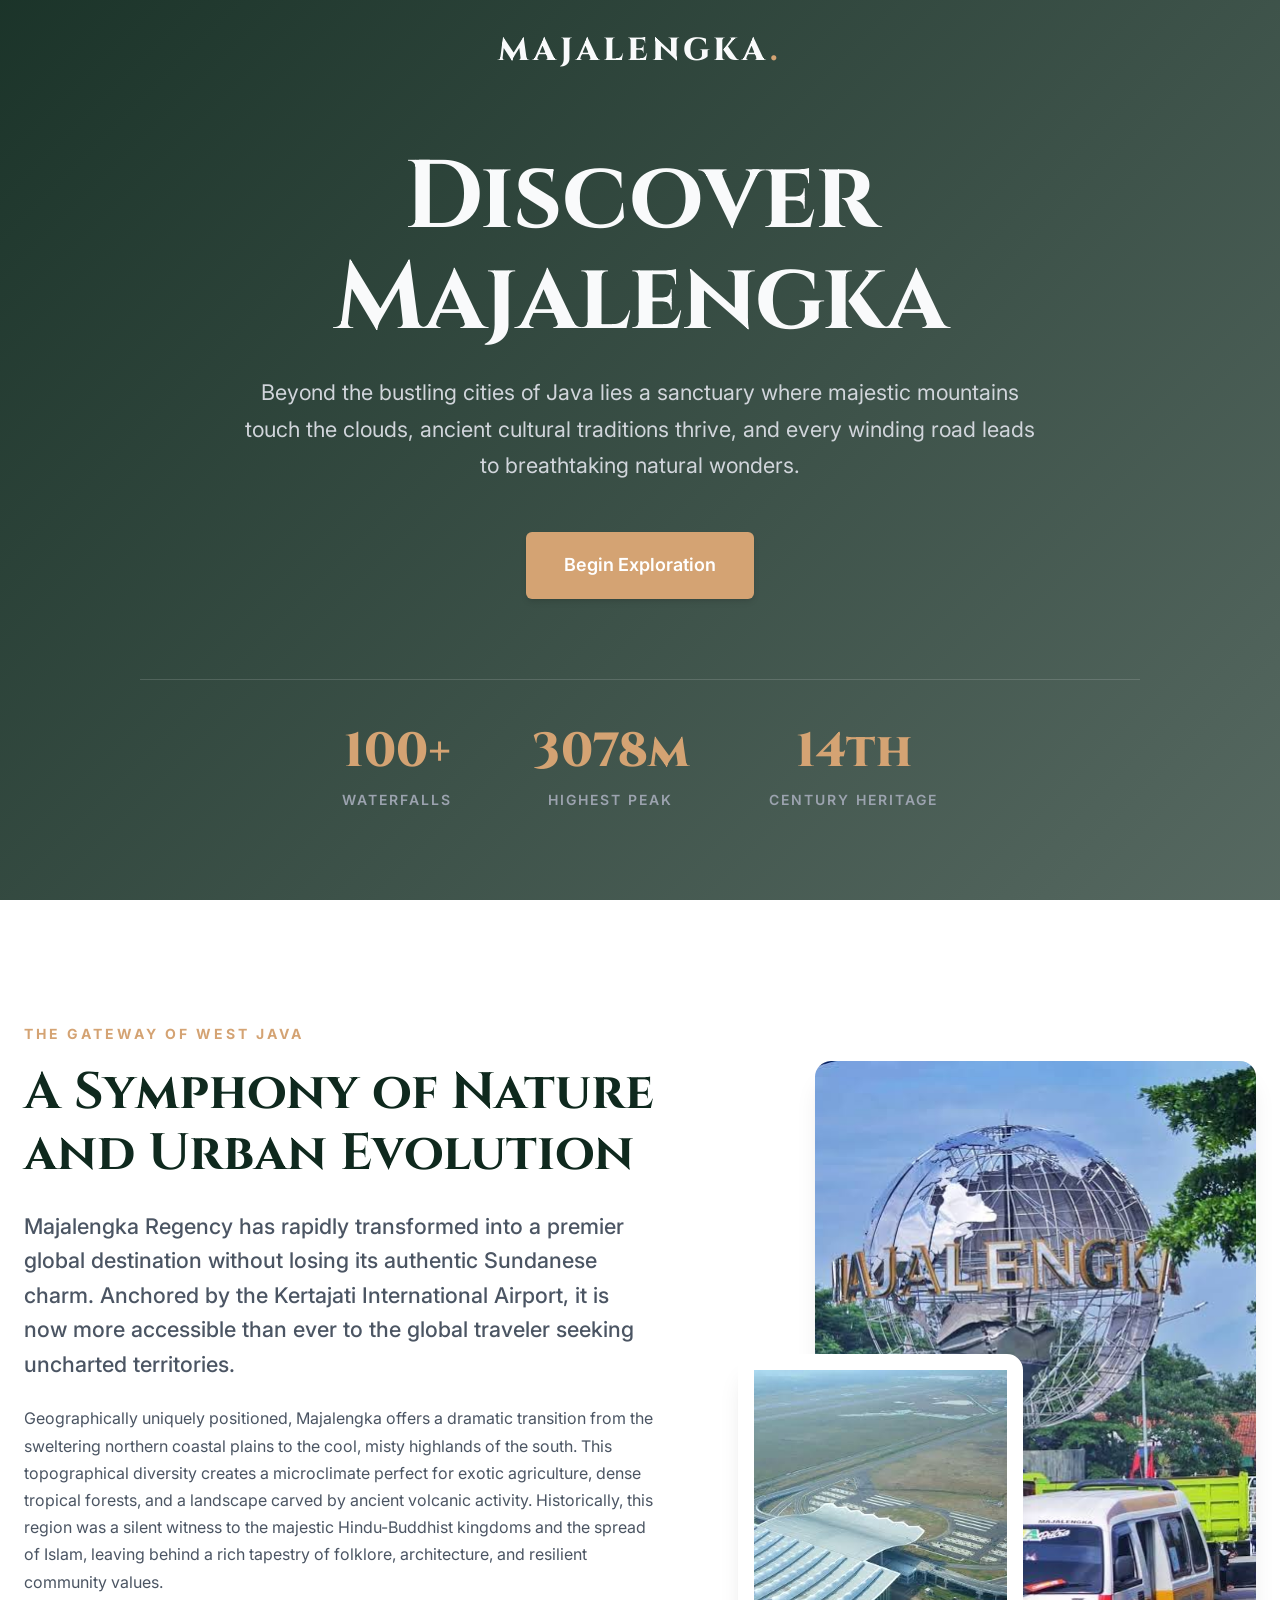
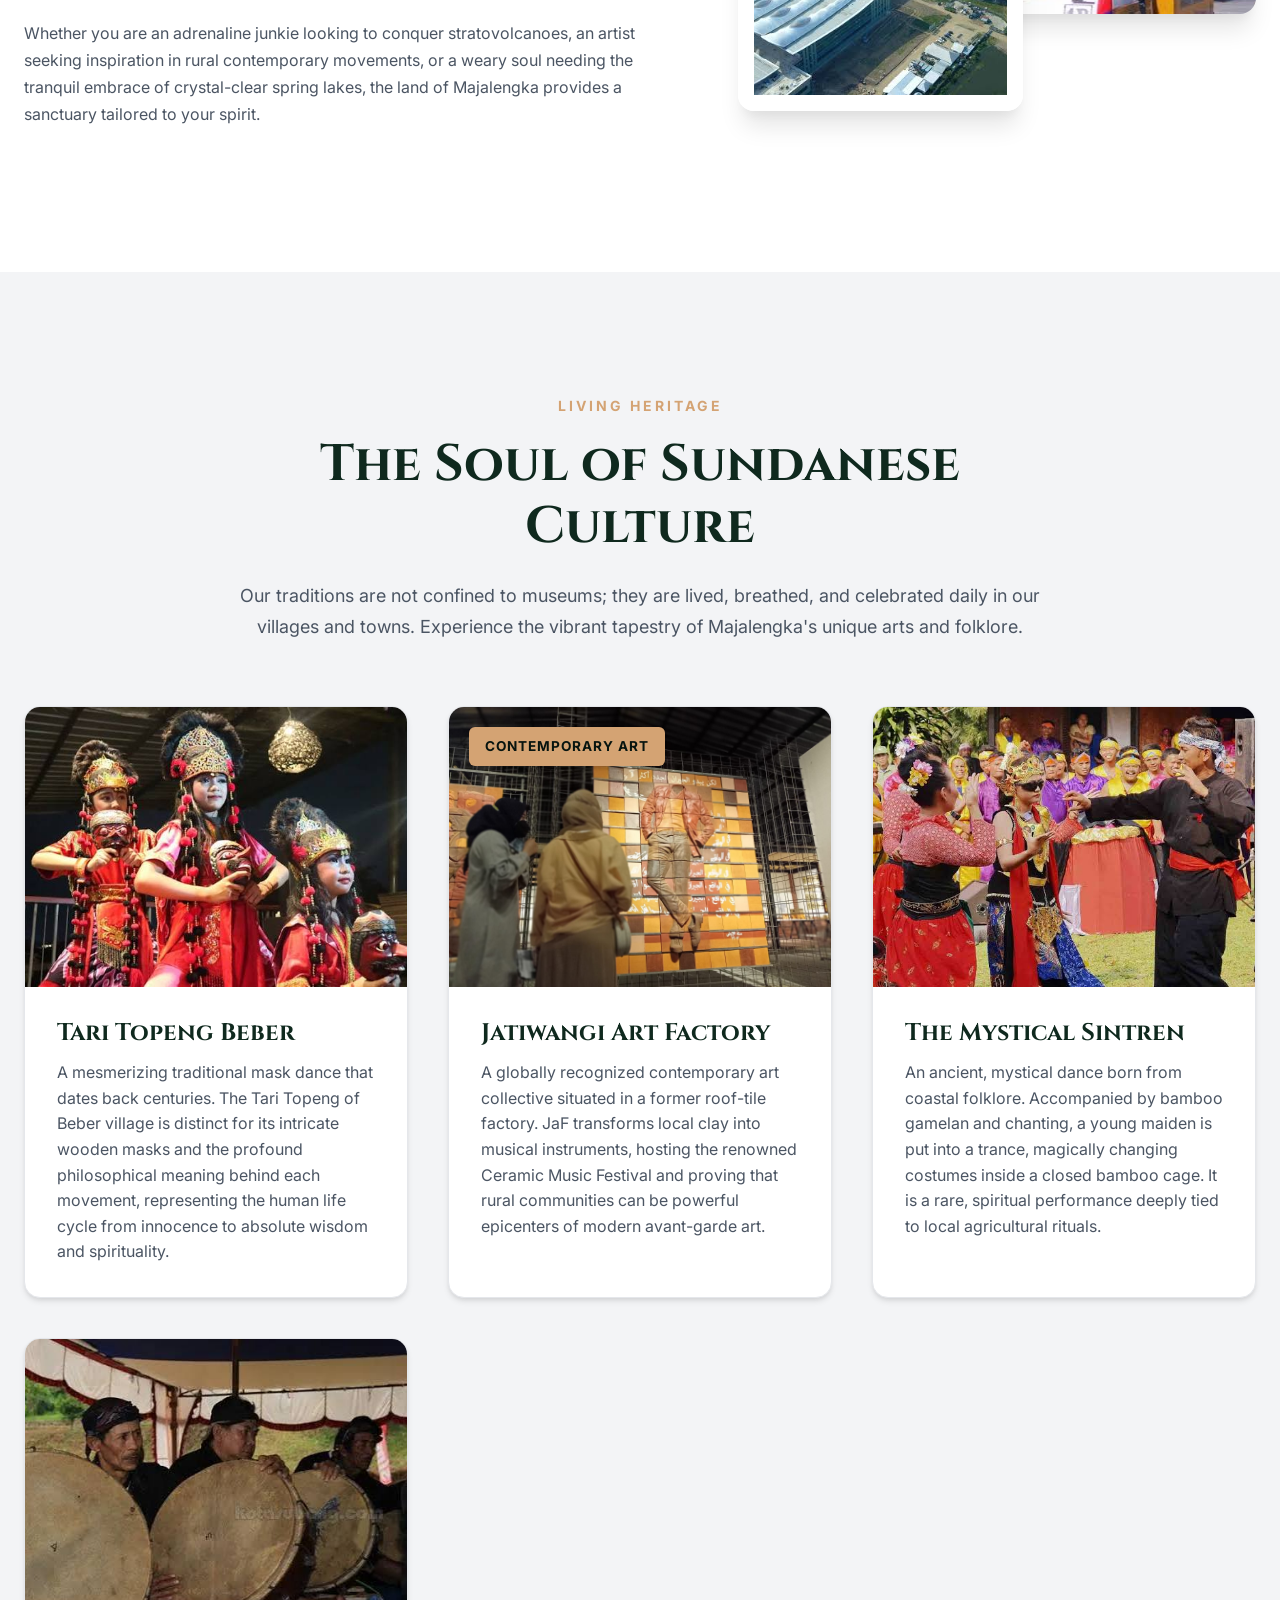
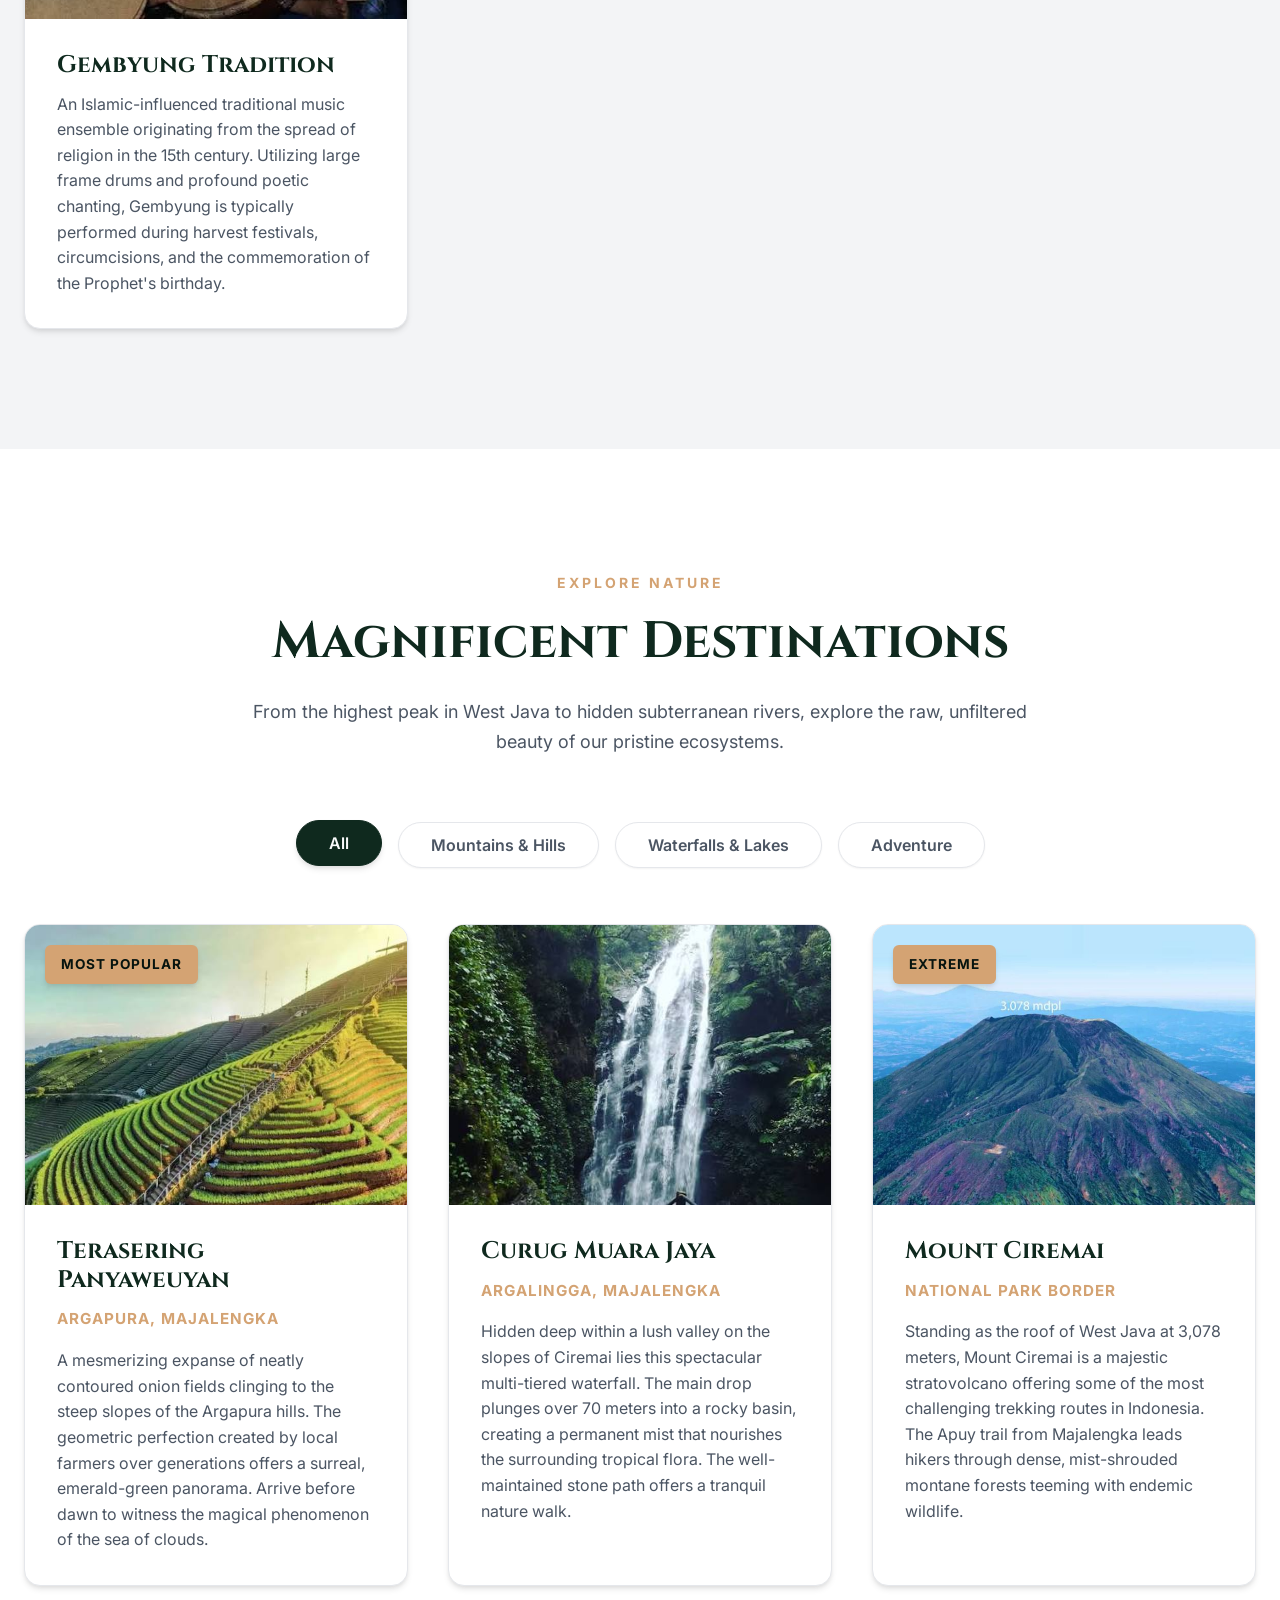
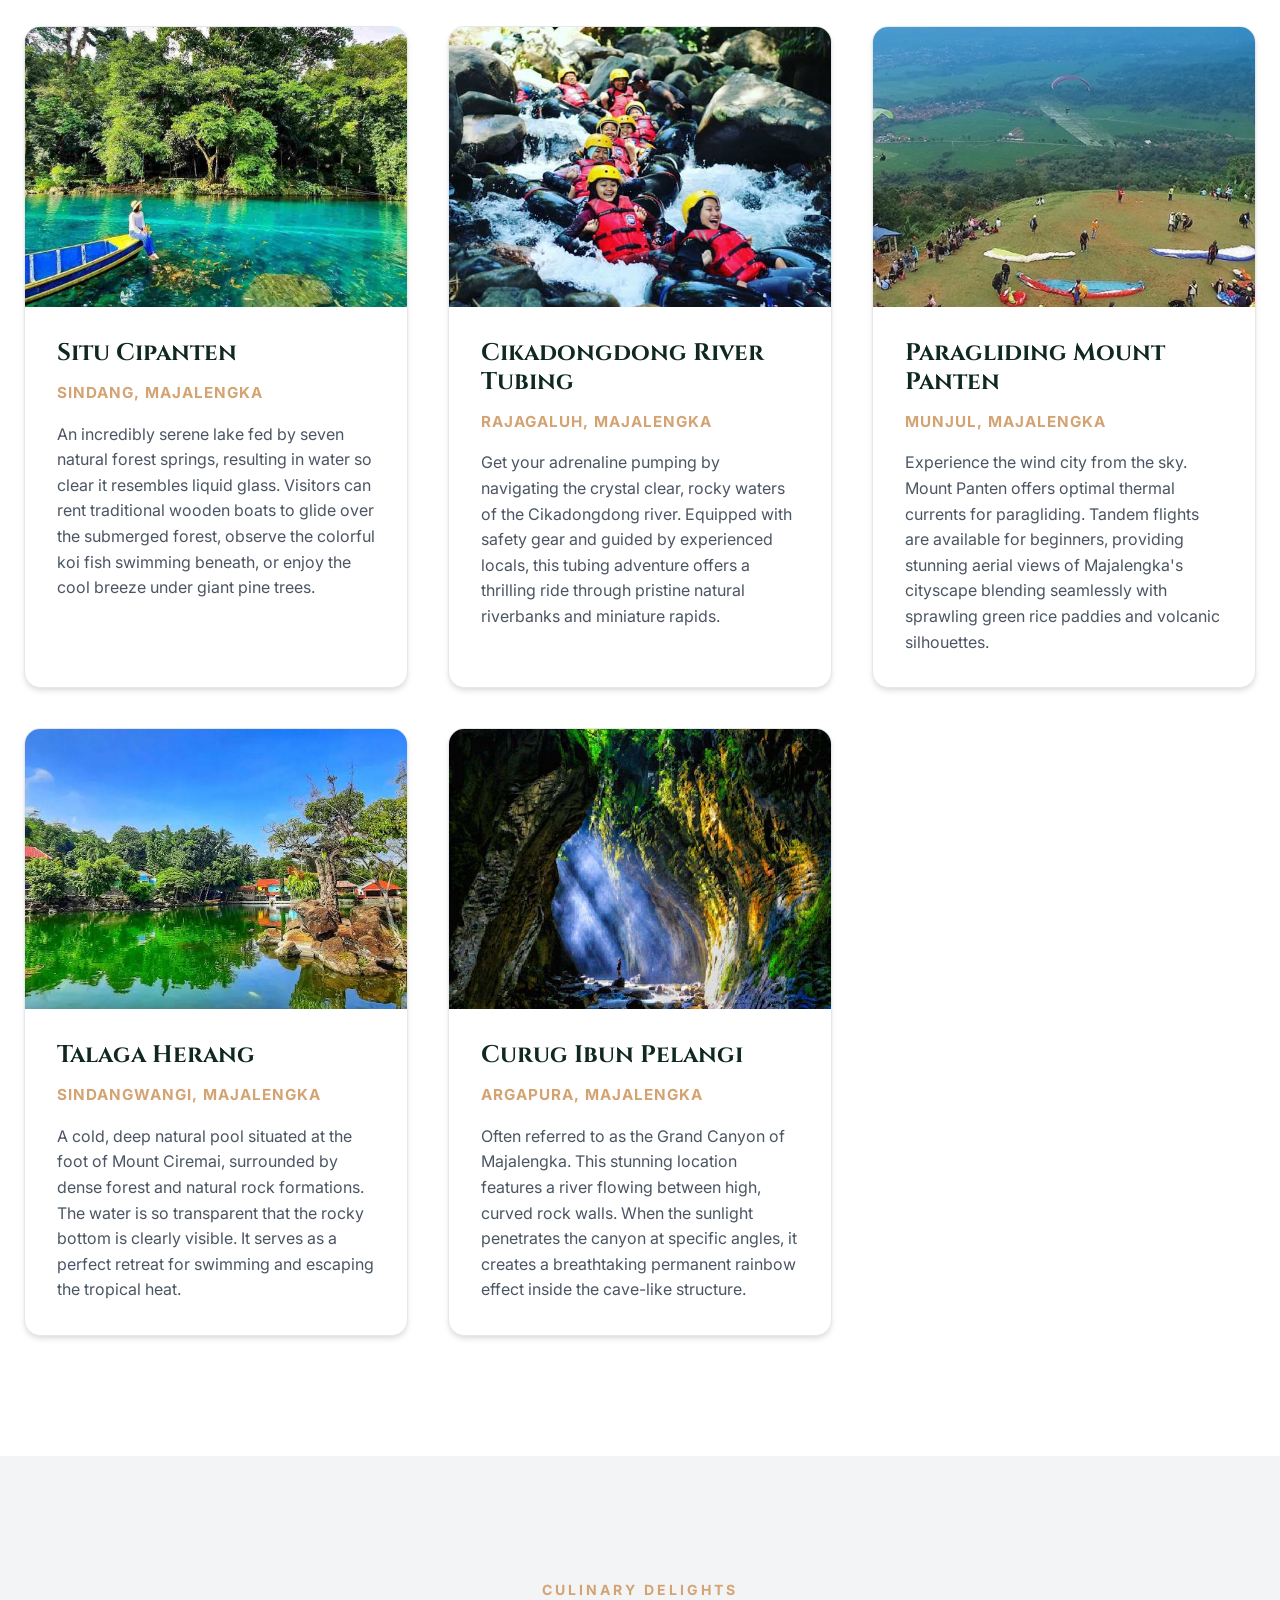
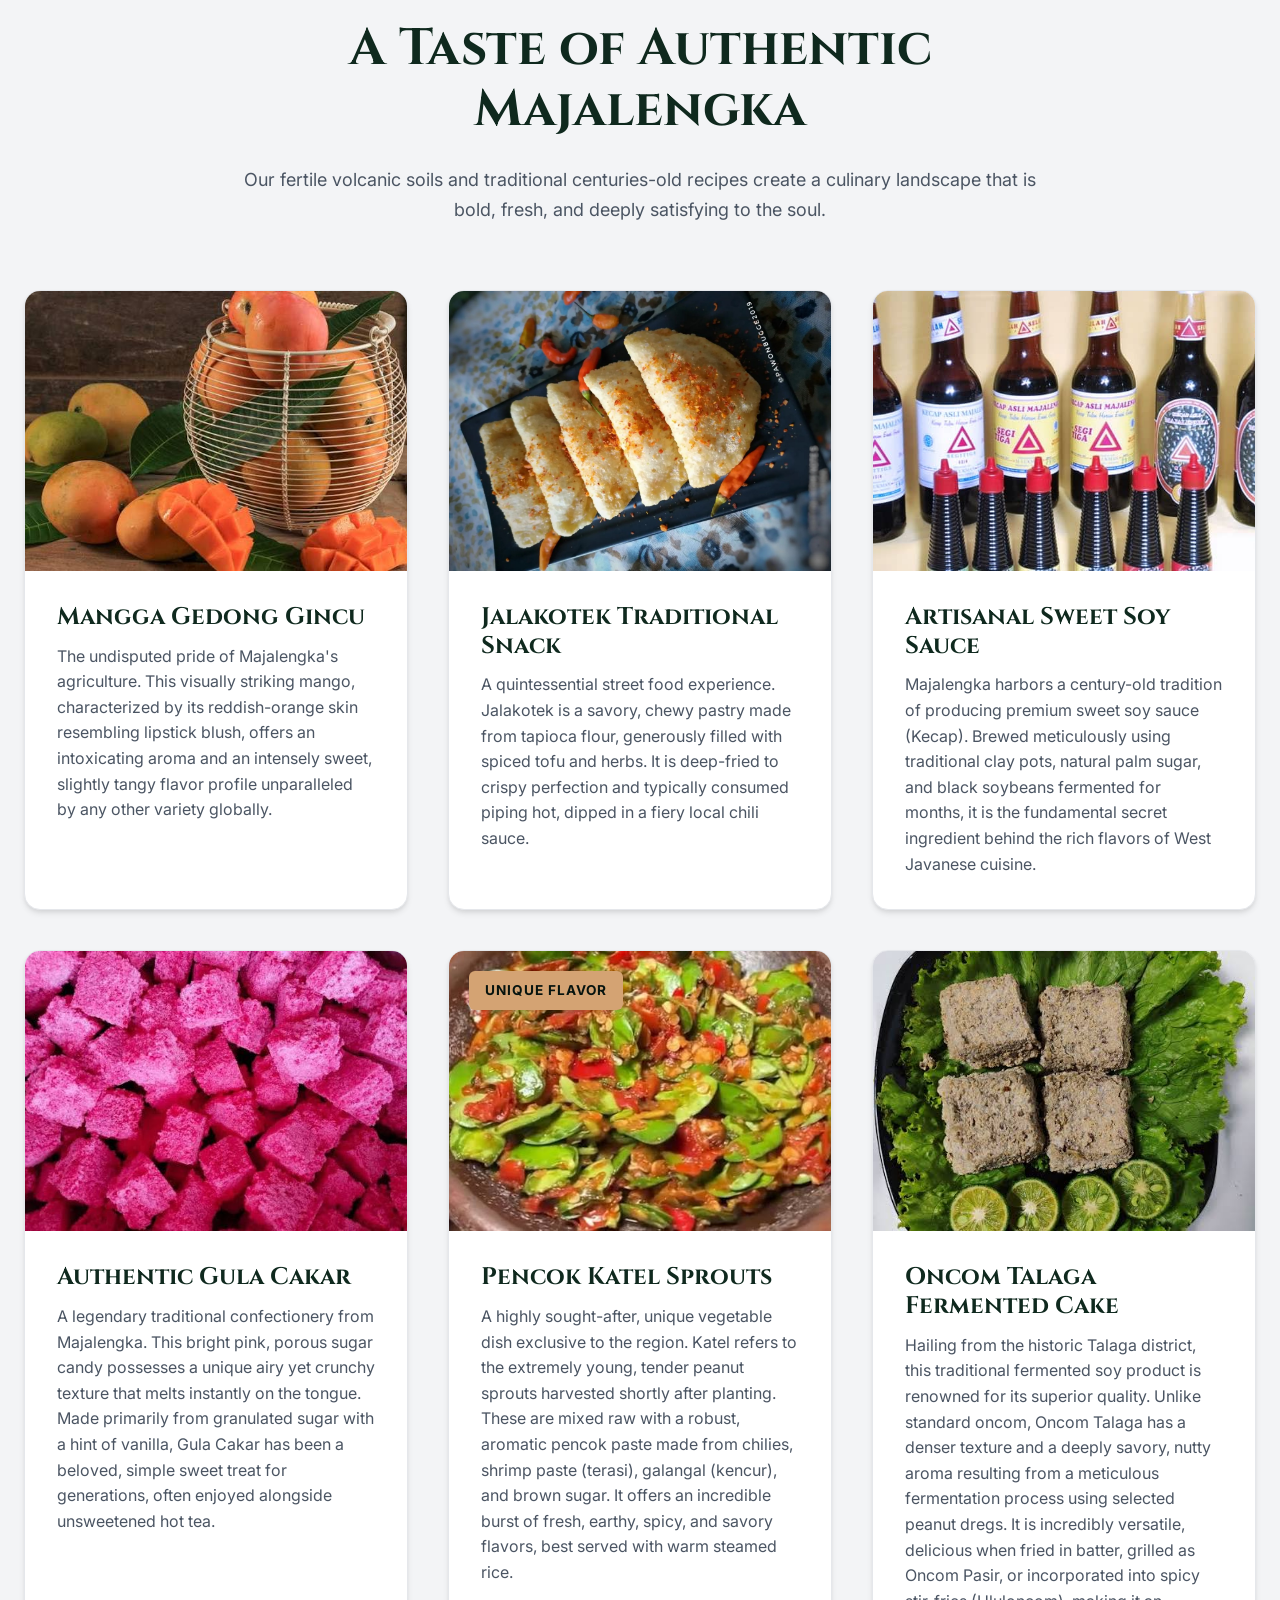
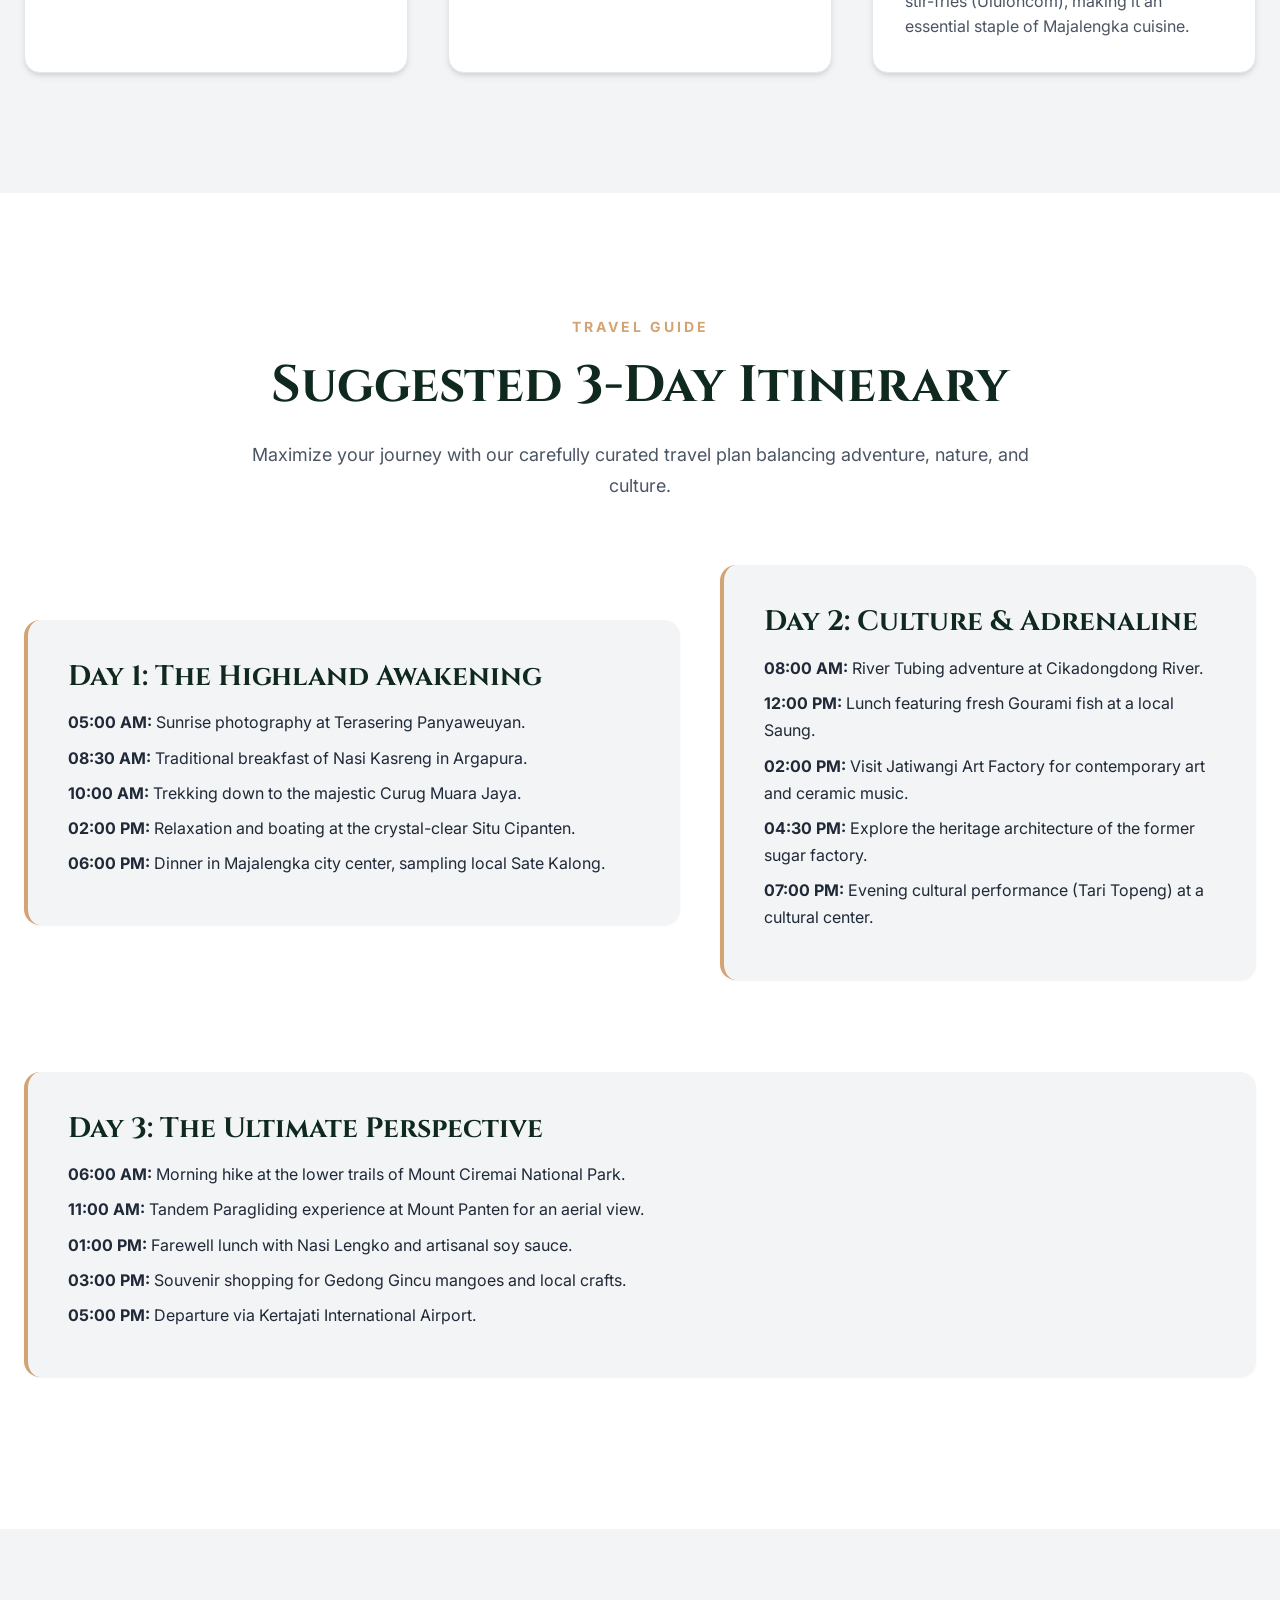
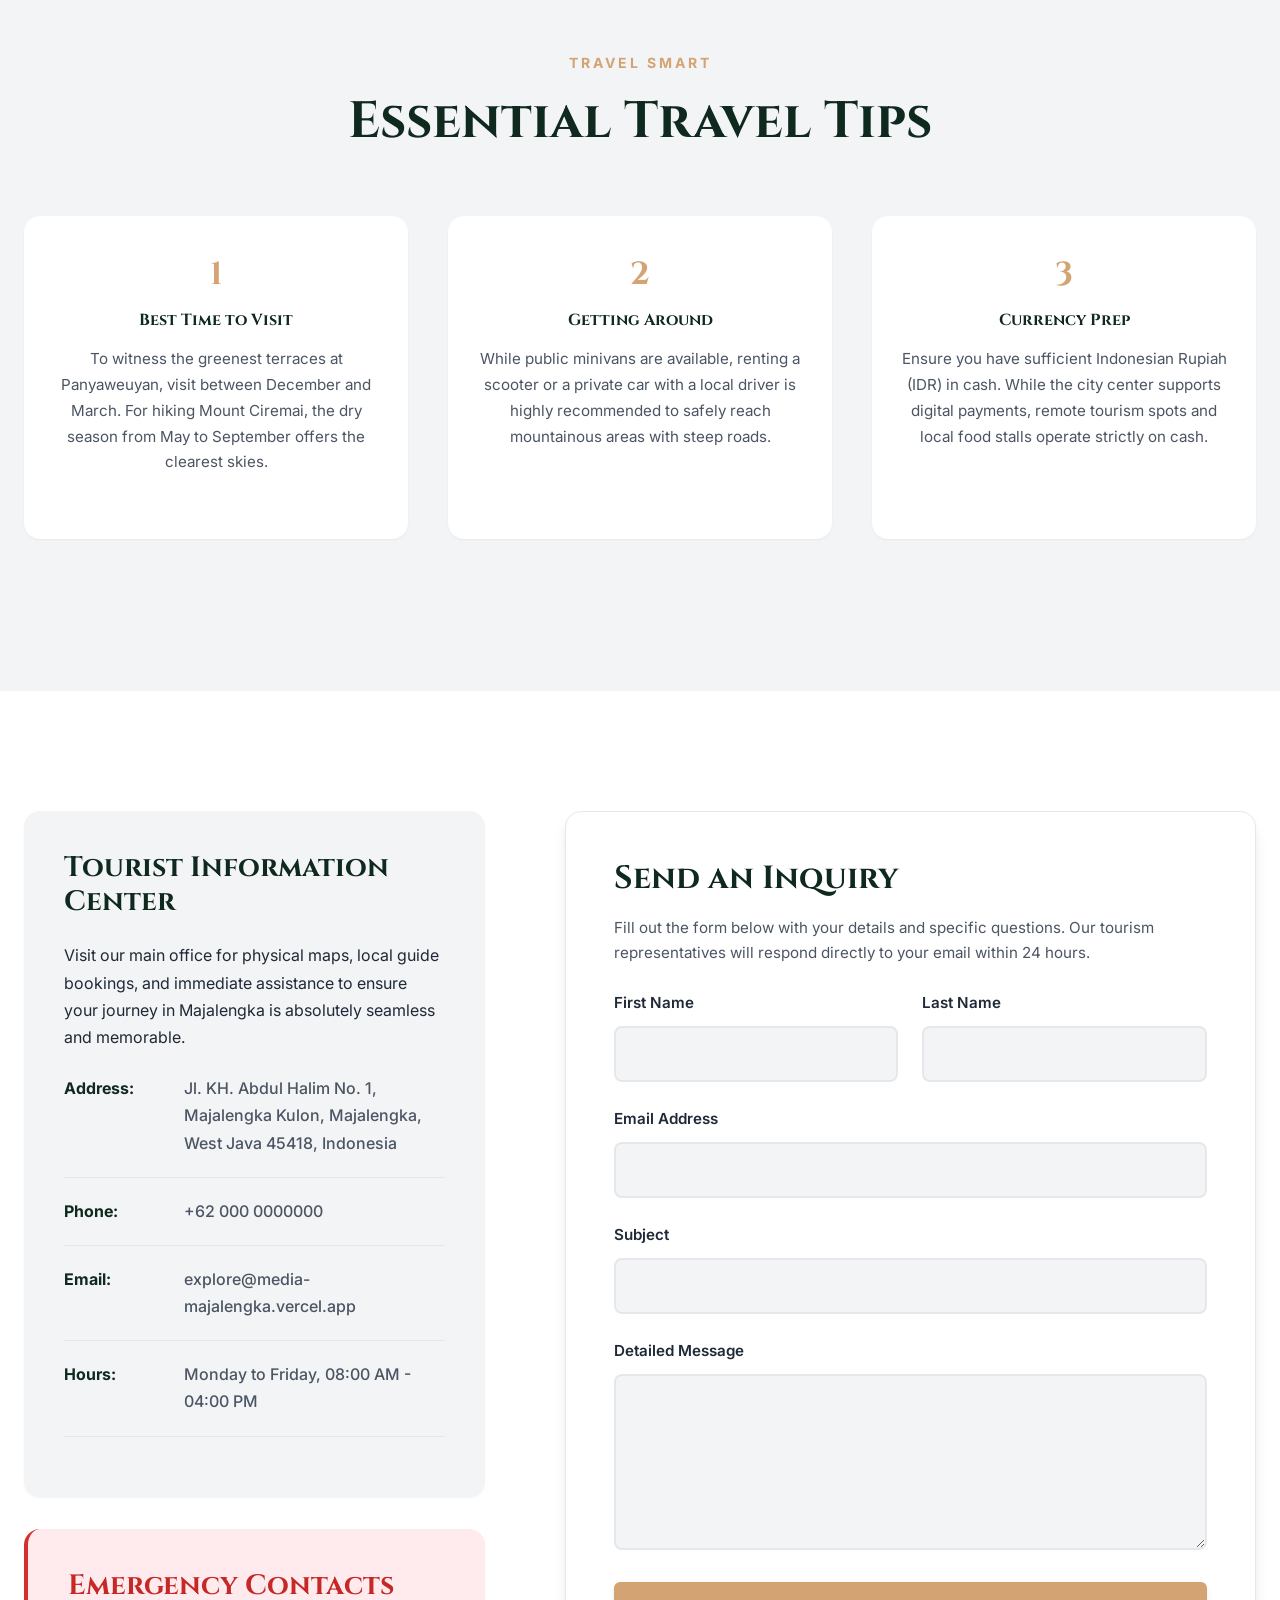
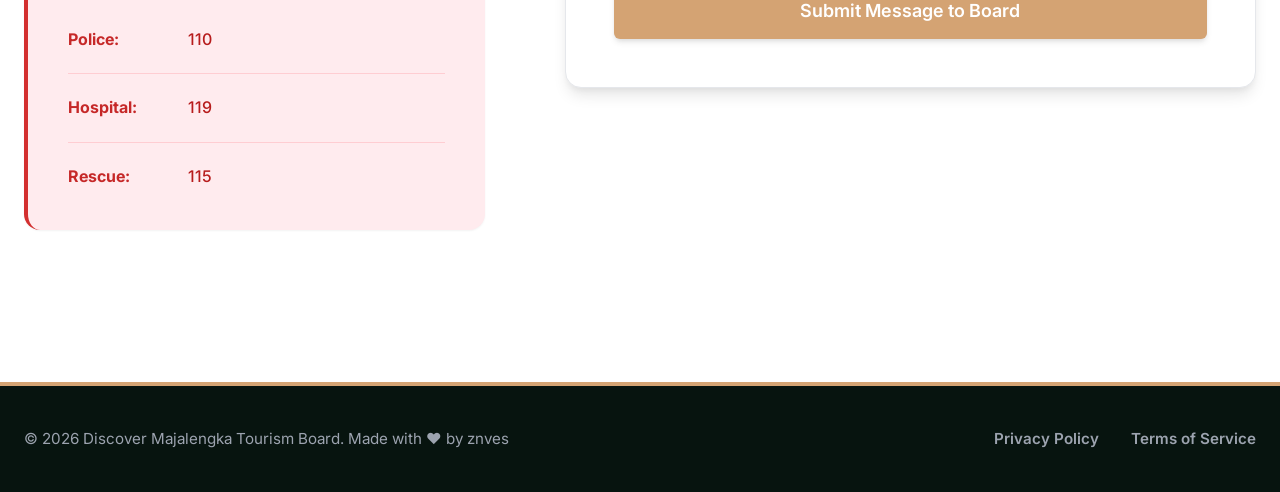
==== commit 7ebda71b: "Update index.html" ====
--- a/index.html
+++ b/index.html
@@ -332,11 +332,11 @@
                         </div>
                         <div class="contact-detail-row">
                             <span class="detail-label">Phone:</span>
-                            <span class="detail-value">+62 233 123456</span>
+                            <span class="detail-value">+62 000 0000000</span>
                         </div>
                         <div class="contact-detail-row">
                             <span class="detail-label">Email:</span>
-                            <span class="detail-value">explore@discovermajalengka.id</span>
+                            <span class="detail-value">explore@media-majalengka.vercel.app</span>
                         </div>
                         <div class="contact-detail-row">
                             <span class="detail-label">Hours:</span>
@@ -347,15 +347,15 @@
                         <h3 style="color: #c62828;">Emergency Contacts</h3>
                         <div class="contact-detail-row" style="border-bottom-color: #ffcdd2;">
                             <span class="detail-label" style="color: #c62828;">Police:</span>
-                            <span class="detail-value" style="color: #b71c1c;">110 / +62 233 281110</span>
+                            <span class="detail-value" style="color: #b71c1c;">110</span>
                         </div>
                         <div class="contact-detail-row" style="border-bottom-color: #ffcdd2;">
                             <span class="detail-label" style="color: #c62828;">Hospital:</span>
-                            <span class="detail-value" style="color: #b71c1c;">119 / +62 233 281043</span>
+                            <span class="detail-value" style="color: #b71c1c;">119</span>
                         </div>
                         <div class="contact-detail-row" style="border: none; margin-bottom: 0; padding-bottom: 0;">
                             <span class="detail-label" style="color: #c62828;">Rescue:</span>
-                            <span class="detail-value" style="color: #b71c1c;">115 / SAR National</span>
+                            <span class="detail-value" style="color: #b71c1c;">115</span>
                         </div>
                     </div>
                 </div>
